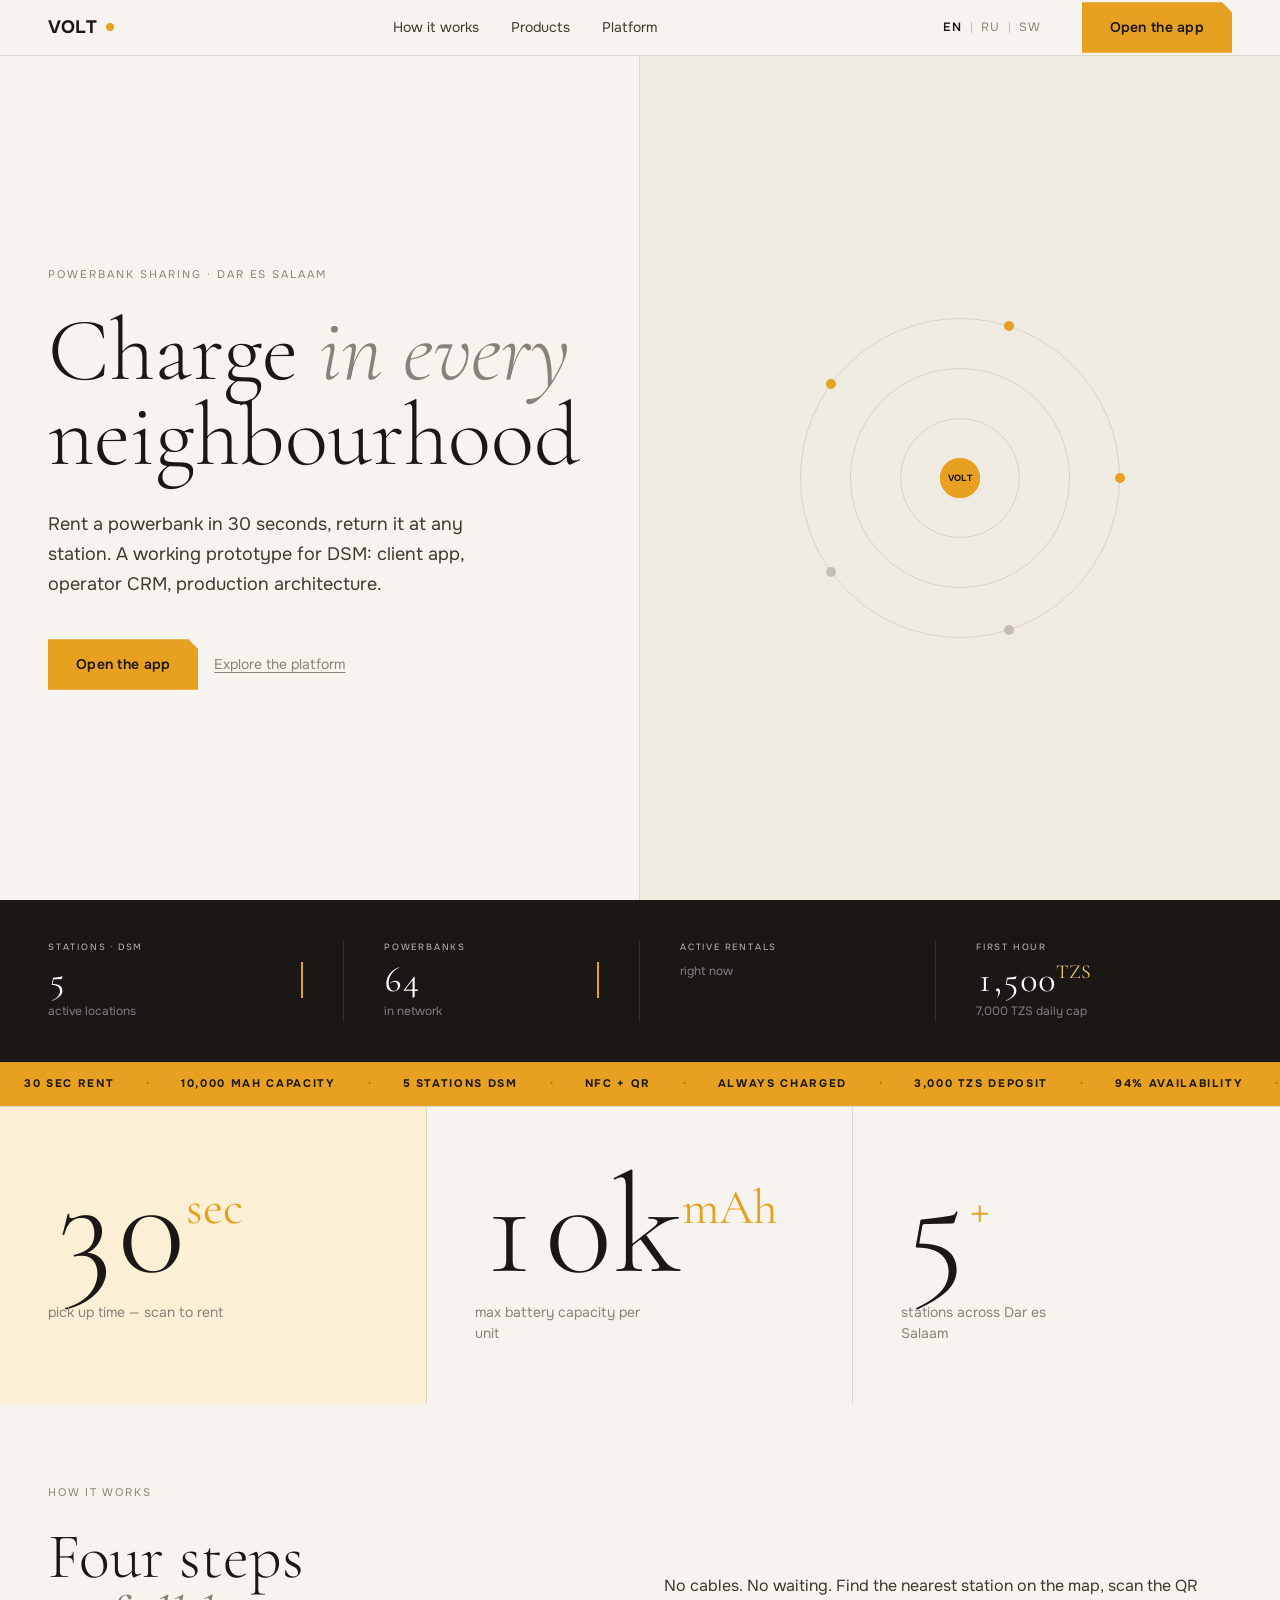
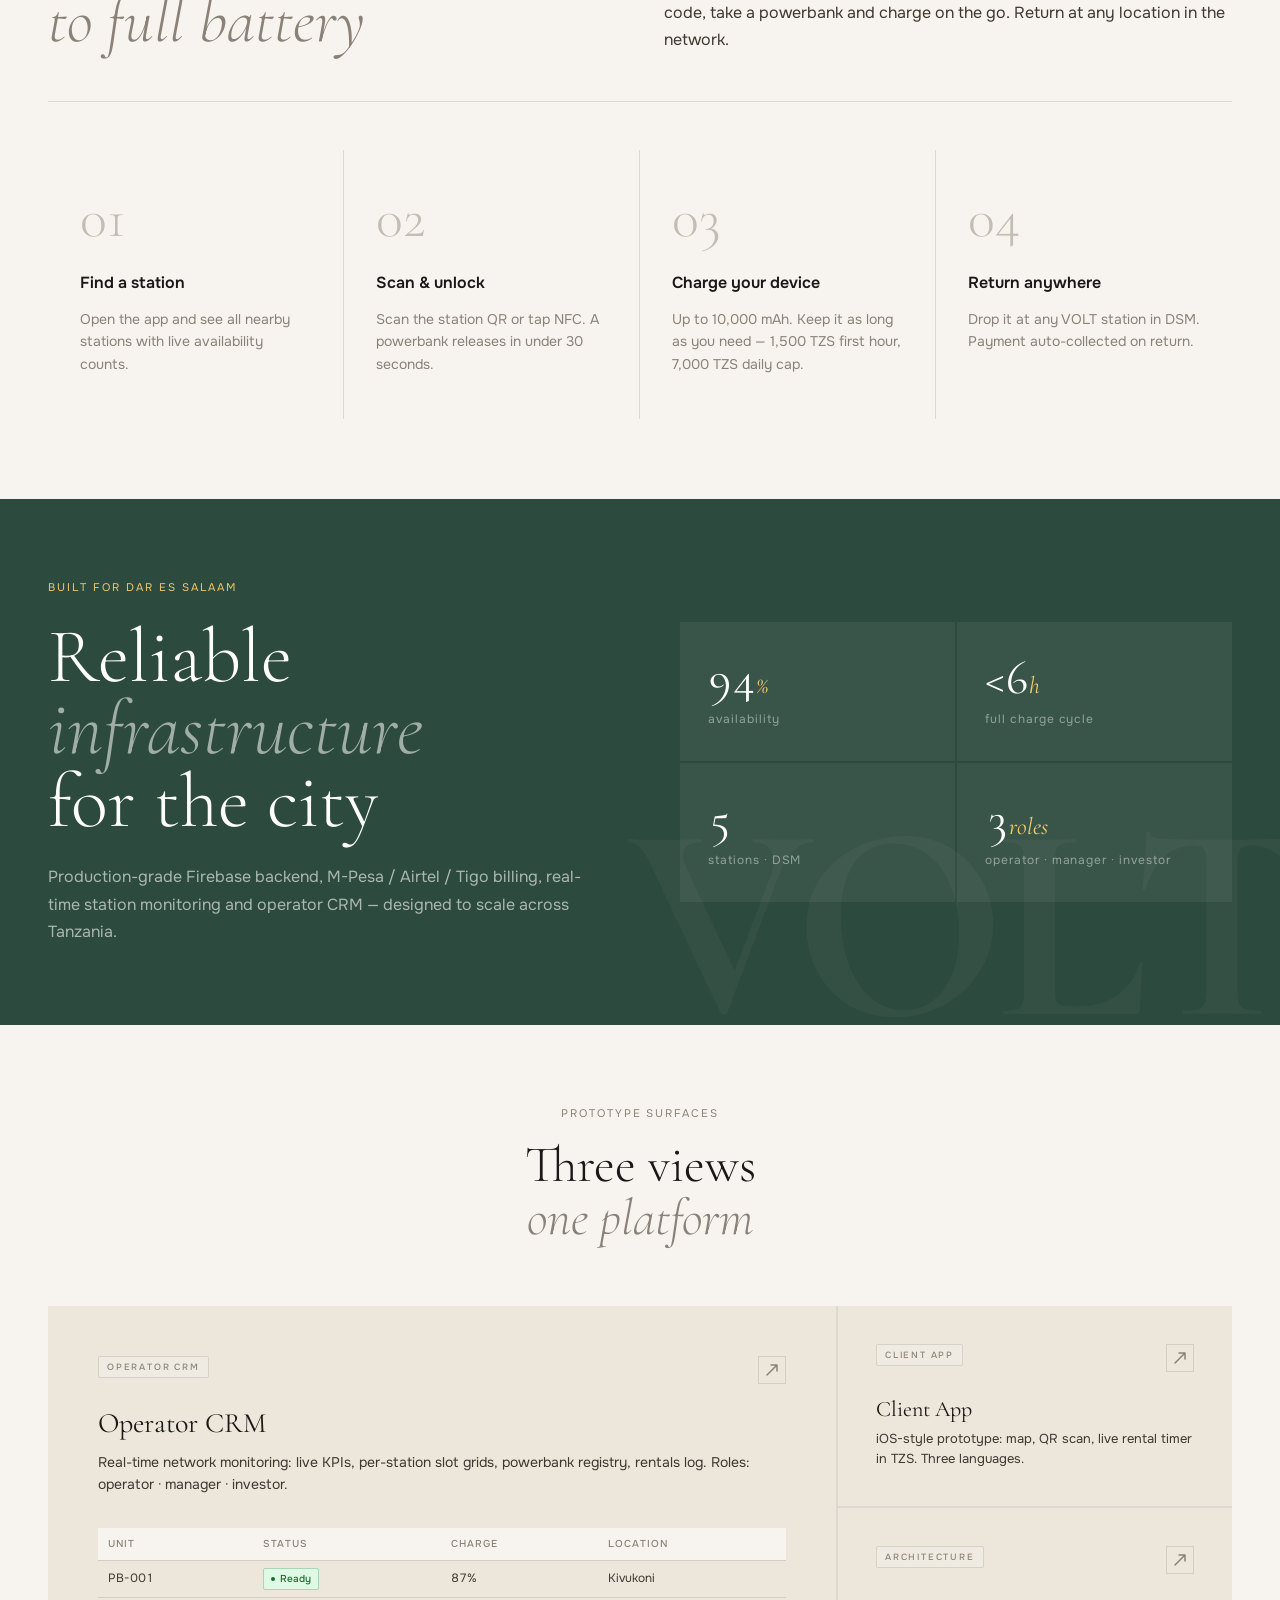
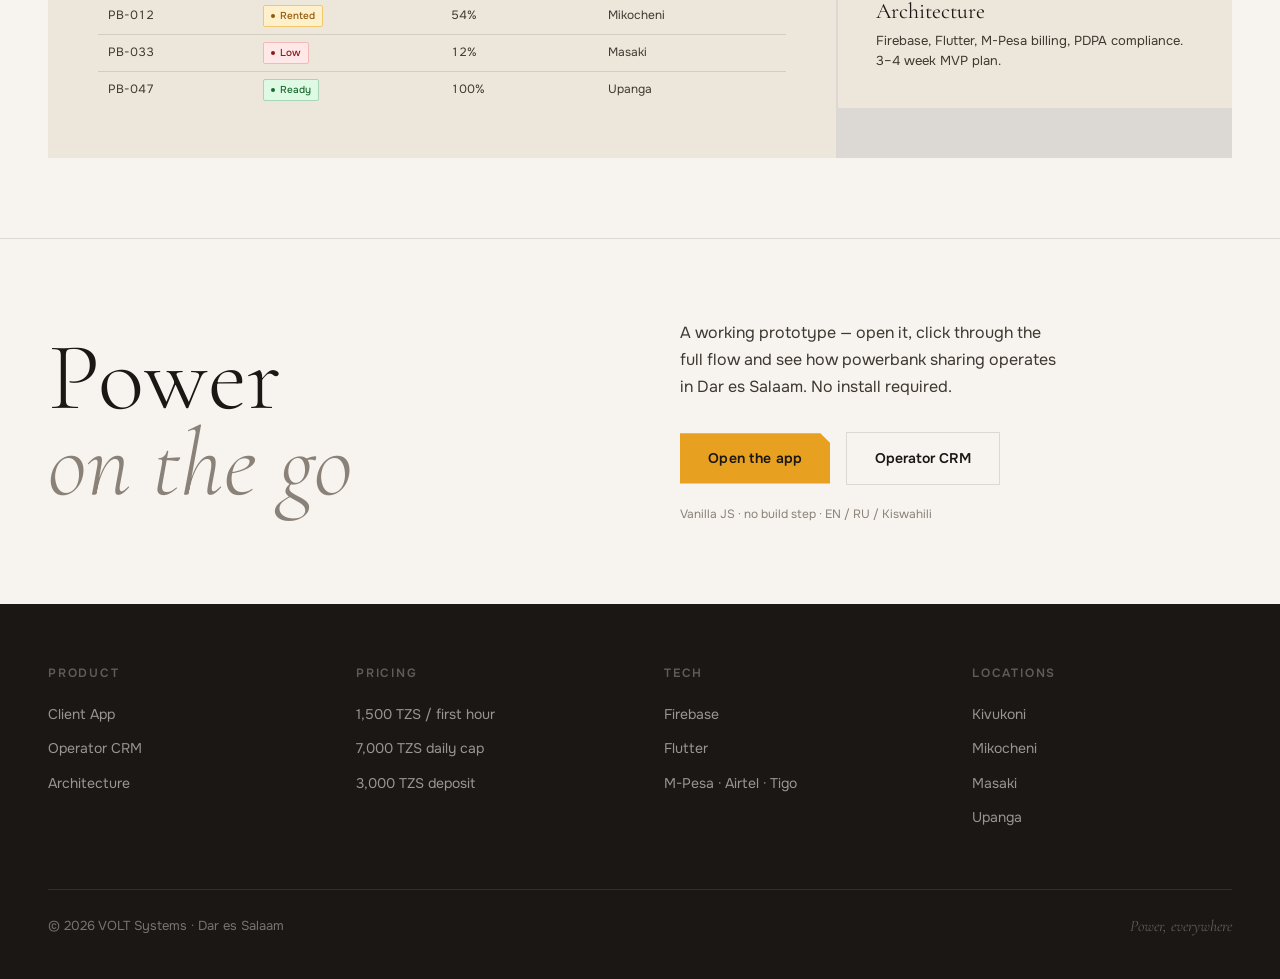
==== index.html @ 8ef713ff "VOLT — powerbank sharing platform for Tanzania Client app (EN/SW/RU) · Operator CRM with live simula" ====
<!DOCTYPE html>
<html lang="en">
<head>
<meta charset="UTF-8">
<meta name="viewport" content="width=device-width, initial-scale=1.0">
<title>VOLT · Powerbank Sharing — Dar es Salaam</title>
<link rel="preconnect" href="https://fonts.googleapis.com">
<link rel="preconnect" href="https://fonts.gstatic.com" crossorigin>
<link href="https://fonts.googleapis.com/css2?family=Cormorant+Garamond:ital,wght@0,300;0,400;0,600;0,700;1,300;1,400;1,600;1,700&family=Onest:wght@300;400;500;600;700&display=swap" rel="stylesheet">
<link rel="icon" href="data:image/svg+xml,<svg xmlns='http://www.w3.org/2000/svg' viewBox='0 0 24 24'><path d='M13 2 4 14h6l-1 8 9-12h-6l1-8z' fill='%23E8A020'/></svg>">
<style>
/* ============================================================
   VOLT EDITORIAL AMBER — DESIGN TOKENS
   ============================================================ */
:root {
  /* Backgrounds */
  --c-bg:          #F7F4EF;
  --c-bg-warm:     #F0EBE2;
  --c-bg-paper:    #EDE7DB;
  --c-surface:     #FFFFFF;

  /* Ink */
  --c-ink:         #1A1714;
  --c-ink-mid:     #3D3830;
  --c-ink-muted:   #8A8278;
  --c-ink-ghost:   #C4BDB3;

  /* Volt Amber */
  --c-volt:        #E8A020;
  --c-volt-hot:    #F5B830;
  --c-volt-dim:    #F2C96A;
  --c-volt-pale:   #FBF0D5;

  /* Color Zones */
  --c-zone-ink:    #1A1714;
  --c-zone-forest: #2D4A3E;
  --c-zone-volt:   #E8A020;

  /* Hairlines */
  --hairline:      rgba(26, 23, 20, 0.12);
  --hairline-dark: rgba(255, 255, 255, 0.15);

  /* Badges */
  --badge-ok-bg:   #DFFAE4; --badge-ok-text:   #1A6B2E; --badge-ok-border:   #A8D5B5;
  --badge-warn-bg: #FFF0CC; --badge-warn-text: #92580A; --badge-warn-border: #F2C96A;
  --badge-err-bg:  #FFE8E8; --badge-err-text:  #8B1A1A; --badge-err-border:  #F5B8B8;

  /* Spacing (8pt grid) */
  --sp-1: 4px; --sp-2: 8px; --sp-3: 12px; --sp-4: 16px;
  --sp-5: 20px; --sp-6: 24px; --sp-8: 32px; --sp-12: 48px;

  /* Typography */
  --font-display: 'Cormorant Garamond', Georgia, serif;
  --font-body:    'Onest', system-ui, sans-serif;

  /* Radius: редакционный минимум */
  --r-none: 0px;
  --r-sm:   2px;
  --r-btn:  0px;
}

/* ============================================================
   GLOBAL RESET & BASE
   ============================================================ */
*, *::before, *::after { box-sizing: border-box; margin: 0; padding: 0; }
html { scroll-behavior: smooth; }
body {
  background: var(--c-bg);
  color: var(--c-ink);
  font-family: var(--font-body);
  font-size: 15px;
  line-height: 1.6;
  -webkit-font-smoothing: antialiased;
  overflow-x: hidden;
}
.num { font-variant-numeric: tabular-nums; font-feature-settings: 'tnum'; }
hr.divider { border: none; border-top: 1px solid var(--hairline); }
a { text-decoration: none; color: inherit; }

/* ============================================================
   BUTTONS
   ============================================================ */
.btn-primary {
  display: inline-flex;
  align-items: center;
  gap: var(--sp-2);
  padding: 14px 28px;
  background: var(--c-volt);
  color: var(--c-ink);
  font-family: var(--font-body);
  font-weight: 600;
  font-size: 14px;
  letter-spacing: 0.02em;
  clip-path: polygon(0 0, calc(100% - 10px) 0, 100% 10px, 100% 100%, 0 100%);
  border: none;
  cursor: pointer;
  transition: background 0.2s ease;
  position: relative;
}
.btn-primary:hover { background: var(--c-volt-hot); }

.btn-ghost {
  display: inline-flex;
  align-items: center;
  gap: var(--sp-2);
  padding: 14px 28px;
  background: transparent;
  color: var(--c-ink);
  font-family: var(--font-body);
  font-weight: 600;
  font-size: 14px;
  border: 1px solid var(--hairline);
  cursor: pointer;
  transition: border-color 0.2s ease;
}
.btn-ghost:hover { border-color: var(--c-volt); }

/* volt accent line on hover */
.volt-hover-line { position: relative; }
.volt-hover-line::after {
  content: '';
  position: absolute;
  bottom: 0; left: 0;
  height: 2px; width: 0;
  background: var(--c-volt);
  transition: width 0.3s ease;
}
.volt-hover-line:hover::after { width: 100%; }

/* ============================================================
   SECTION 1 — NAV (56px sticky)
   ============================================================ */
.nav {
  position: sticky;
  top: 0;
  z-index: 100;
  background: var(--c-bg);
  border-bottom: 1px solid var(--hairline);
  height: 56px;
  display: flex;
  align-items: center;
  justify-content: space-between;
  padding: 0 80px;
}
.nav-logo {
  display: flex;
  align-items: center;
  gap: var(--sp-1);
  font-family: var(--font-body);
  font-weight: 700;
  font-size: 18px;
  color: var(--c-ink);
  letter-spacing: 0.04em;
}
.nav-logo-dot {
  width: 8px;
  height: 8px;
  border-radius: 50%;
  background: var(--c-volt);
  margin-left: 4px;
  flex-shrink: 0;
}
.nav-anchors {
  display: flex;
  gap: 32px;
  align-items: center;
}
.nav-anchors a {
  font-family: var(--font-body);
  font-size: 14px;
  font-weight: 400;
  color: var(--c-ink-mid);
  transition: color 0.15s;
}
.nav-anchors a:hover { color: var(--c-ink); }
.nav-right {
  display: flex;
  align-items: center;
  gap: var(--sp-8);
}
.lang-switcher {
  display: flex;
  gap: 0;
  align-items: center;
}
.lang-btn {
  font-family: var(--font-body);
  font-size: 12px;
  font-weight: 400;
  letter-spacing: 0.1em;
  color: var(--c-ink-muted);
  background: none;
  border: none;
  cursor: pointer;
  padding: 4px 8px;
  transition: color 0.15s;
}
.lang-btn:hover { color: var(--c-ink-mid); }
.lang-btn.active {
  font-weight: 600;
  color: var(--c-ink);
}
.lang-sep {
  color: var(--c-ink-ghost);
  font-size: 11px;
  user-select: none;
}

/* ============================================================
   SECTION 2 — HERO (100svh)
   ============================================================ */
.hero {
  display: grid;
  grid-template-columns: 1fr 1fr;
  min-height: calc(100svh - 56px);
  min-height: calc(100vh - 56px);
}
.hero-left {
  padding: 80px 48px 80px 80px;
  display: flex;
  flex-direction: column;
  justify-content: center;
  border-right: 1px solid var(--hairline);
}
.eyebrow {
  font-family: var(--font-body);
  font-size: 11px;
  font-weight: 400;
  letter-spacing: 0.18em;
  text-transform: uppercase;
  color: var(--c-ink-muted);
  margin-bottom: 24px;
}
.hero-h1 {
  font-family: var(--font-display);
  font-size: clamp(56px, 7vw, 96px);
  line-height: 0.95;
  font-weight: 300;
  color: var(--c-ink);
}
.hero-h1 em {
  font-style: italic;
  color: var(--c-ink-muted);
}
.hero-body {
  font-family: var(--font-body);
  font-size: 18px;
  font-weight: 400;
  line-height: 1.65;
  color: var(--c-ink-mid);
  max-width: 440px;
  margin-top: 32px;
}
.hero-cta {
  display: flex;
  gap: 16px;
  align-items: center;
  margin-top: 40px;
  flex-wrap: wrap;
}
.hero-ghost-link {
  font-family: var(--font-body);
  font-size: 14px;
  font-weight: 400;
  color: var(--c-ink-muted);
  text-decoration: underline;
  text-underline-offset: 3px;
  transition: color 0.15s;
}
.hero-ghost-link:hover { color: var(--c-ink); }

/* Hero right: orbital diagram */
.hero-right {
  position: relative;
  overflow: hidden;
  display: flex;
  align-items: center;
  justify-content: center;
  background: var(--c-bg-warm);
}
.orbit-container {
  position: relative;
  width: 340px;
  height: 340px;
}
.orbit-ring {
  position: absolute;
  border: 1px solid var(--hairline);
  border-radius: 50%;
  top: 50%;
  left: 50%;
  transform: translate(-50%, -50%);
}
.orbit-ring-inner  { width: 120px; height: 120px; }
.orbit-ring-mid    { width: 220px; height: 220px; }
.orbit-ring-outer  { width: 320px; height: 320px; }
.orbit-center {
  position: absolute;
  width: 40px;
  height: 40px;
  border-radius: 50%;
  background: var(--c-volt);
  top: 50%;
  left: 50%;
  transform: translate(-50%, -50%);
}
.orbit-center-label {
  position: absolute;
  top: 50%;
  left: 50%;
  transform: translate(-50%, -50%);
  font-family: var(--font-body);
  font-size: 9px;
  font-weight: 700;
  color: var(--c-ink);
  letter-spacing: 0.05em;
  pointer-events: none;
}
/* Pulse ring */
.pulse-ring {
  position: absolute;
  width: 40px;
  height: 40px;
  border-radius: 50%;
  border: 2px solid var(--c-volt);
  top: 50%;
  left: 50%;
  transform: translate(-50%, -50%);
  animation: pulse 2.5s ease-out infinite;
  pointer-events: none;
}
@keyframes pulse {
  0%   { transform: translate(-50%, -50%) scale(1);   opacity: 0.7; }
  100% { transform: translate(-50%, -50%) scale(3.5); opacity: 0; }
}
/* Station dots on outer orbit */
.orbit-dot {
  position: absolute;
  width: 10px;
  height: 10px;
  border-radius: 50%;
  top: 50%;
  left: 50%;
}
.orbit-dot-active { background: var(--c-volt); }
.orbit-dot-off    { background: var(--c-ink-ghost); }

/* ============================================================
   SECTION 3 — STATS BAR (ink zone)
   ============================================================ */
.stats-bar {
  background: var(--c-zone-ink);
  padding: 40px 80px;
  display: grid;
  grid-template-columns: repeat(4, 1fr);
}
.stats-col {
  padding-right: 40px;
  border-right: 1px solid rgba(255, 255, 255, 0.1);
}
.stats-col:last-child {
  border-right: none;
  padding-left: 40px;
  padding-right: 0;
}
.stats-col:nth-child(2),
.stats-col:nth-child(3) {
  padding-left: 40px;
}
.stats-label {
  font-family: var(--font-body);
  font-size: 9px;
  font-weight: 400;
  letter-spacing: 0.2em;
  text-transform: uppercase;
  color: var(--c-ink-ghost);
  margin-bottom: 8px;
}
.stats-value {
  font-family: var(--font-display);
  font-size: 36px;
  font-weight: 400;
  color: #FFFFFF;
  font-variant-numeric: tabular-nums;
  line-height: 1;
}
.stats-value sup {
  font-size: 0.55em;
  color: var(--c-volt-dim);
  vertical-align: super;
  font-weight: 400;
}
.stats-sub {
  font-family: var(--font-body);
  font-size: 12px;
  color: rgba(255, 255, 255, 0.45);
  margin-top: 4px;
}

/* ============================================================
   SECTION 4 — TICKER (volt zone)
   ============================================================ */
.ticker-zone {
  background: var(--c-zone-volt);
  overflow: hidden;
  height: 44px;
  display: flex;
  align-items: center;
  border-top: 1px solid rgba(26, 23, 20, 0.08);
}
.ticker-track {
  display: flex;
  white-space: nowrap;
  animation: ticker 30s linear infinite;
}
.ticker-track:hover { animation-play-state: paused; }
@keyframes ticker {
  from { transform: translateX(0); }
  to   { transform: translateX(-50%); }
}
.ticker-item {
  font-family: var(--font-body);
  font-size: 11px;
  font-weight: 700;
  letter-spacing: 0.15em;
  text-transform: uppercase;
  color: var(--c-ink);
  padding: 0 24px;
  white-space: nowrap;
  flex-shrink: 0;
}
.ticker-sep {
  color: rgba(26, 23, 20, 0.4);
  padding: 0 8px;
  flex-shrink: 0;
  font-size: 11px;
  font-weight: 700;
}

/* ============================================================
   SECTION 5 — NUMBER BREAK (3 col editorial)
   ============================================================ */
.number-break {
  display: grid;
  grid-template-columns: repeat(3, 1fr);
  border-top: 1px solid var(--hairline);
}
.nb-cell {
  padding: 60px 48px;
  border-right: 1px solid var(--hairline);
}
.nb-cell:last-child { border-right: none; }
.nb-cell:first-child { background: var(--c-volt-pale); }
.nb-number {
  font-family: var(--font-display);
  font-size: clamp(80px, 12vw, 140px);
  line-height: 0.85;
  font-weight: 300;
  color: var(--c-ink);
  font-variant-numeric: tabular-nums;
}
.nb-number sup {
  font-size: 0.35em;
  color: var(--c-volt);
  vertical-align: super;
  font-weight: 400;
  font-style: normal;
}
.nb-caption {
  font-family: var(--font-body);
  font-size: 14px;
  font-weight: 400;
  color: var(--c-ink-muted);
  margin-top: 16px;
  max-width: 180px;
  line-height: 1.5;
}

/* ============================================================
   SECTION 6 — HOW IT WORKS
   ============================================================ */
.how-section {
  padding: 100px 80px;
}
.how-header {
  display: grid;
  grid-template-columns: 1fr 1fr;
  gap: 48px;
  border-bottom: 1px solid var(--hairline);
  padding-bottom: 48px;
  align-items: end;
}
.section-h2 {
  font-family: var(--font-display);
  font-size: clamp(40px, 5vw, 64px);
  font-weight: 300;
  line-height: 1.0;
  color: var(--c-ink);
}
.section-h2 em { font-style: italic; color: var(--c-ink-muted); }
.how-body-text {
  font-family: var(--font-body);
  font-size: 16px;
  font-weight: 400;
  color: var(--c-ink-mid);
  line-height: 1.7;
}
.steps-grid {
  margin-top: 48px;
  display: grid;
  grid-template-columns: repeat(4, 1fr);
  gap: 0;
}
.step {
  padding: 40px 32px;
  border-right: 1px solid var(--hairline);
  cursor: default;
  transition: background 0.2s ease;
}
.step:last-child { border-right: none; }
.step.volt-hover-line { padding-bottom: 44px; }
.step:hover { background: var(--c-bg-warm); }
.step-number {
  font-family: var(--font-display);
  font-size: 56px;
  font-weight: 300;
  color: var(--c-ink-ghost);
  display: block;
  margin-bottom: 24px;
  line-height: 1;
}
.step-title {
  font-family: var(--font-body);
  font-size: 16px;
  font-weight: 600;
  color: var(--c-ink);
  margin-bottom: 12px;
}
.step-body {
  font-family: var(--font-body);
  font-size: 14px;
  font-weight: 400;
  color: var(--c-ink-muted);
  line-height: 1.6;
}

/* ============================================================
   SECTION 7 — TRUST ZONE (forest)
   ============================================================ */
.trust-section {
  background: var(--c-zone-forest);
  padding: 100px 80px;
  display: grid;
  grid-template-columns: 1fr 1fr;
  gap: 80px;
  align-items: center;
  position: relative;
  overflow: hidden;
}
.trust-eyebrow {
  font-family: var(--font-body);
  font-size: 11px;
  font-weight: 400;
  letter-spacing: 0.18em;
  text-transform: uppercase;
  color: var(--c-volt-dim);
  margin-bottom: 24px;
}
.trust-h2 {
  font-family: var(--font-display);
  font-size: clamp(48px, 6vw, 80px);
  font-weight: 300;
  line-height: 0.95;
  color: #FFFFFF;
}
.trust-h2 em {
  font-style: italic;
  color: rgba(255, 255, 255, 0.55);
}
.trust-body {
  font-family: var(--font-body);
  font-size: 16px;
  font-weight: 400;
  color: rgba(255, 255, 255, 0.6);
  margin-top: 24px;
  line-height: 1.7;
}
.trust-watermark {
  position: absolute;
  font-family: var(--font-display);
  font-size: 280px;
  font-weight: 700;
  color: rgba(255, 255, 255, 0.03);
  bottom: -40px;
  right: -20px;
  pointer-events: none;
  user-select: none;
  line-height: 1;
  letter-spacing: -0.04em;
}
.trust-metrics {
  display: grid;
  grid-template-columns: 1fr 1fr;
  gap: 2px;
  position: relative;
  z-index: 1;
}
.trust-metric {
  background: rgba(255, 255, 255, 0.06);
  padding: 32px 28px;
}
.trust-metric-value {
  font-family: var(--font-display);
  font-size: 48px;
  font-weight: 400;
  color: #FFFFFF;
  font-variant-numeric: tabular-nums;
  line-height: 1;
}
.trust-metric-unit {
  font-family: var(--font-display);
  font-style: italic;
  font-size: 24px;
  font-weight: 400;
  color: var(--c-volt-dim);
}
.trust-metric-label {
  font-family: var(--font-body);
  font-size: 12px;
  font-weight: 400;
  color: rgba(255, 255, 255, 0.45);
  margin-top: 8px;
  letter-spacing: 0.08em;
}

/* ============================================================
   SECTION 8 — PRODUCT SURFACES (hub cards)
   ============================================================ */
.surfaces-section {
  padding: 100px 80px;
}
.surfaces-header {
  text-align: center;
  max-width: 600px;
  margin: 0 auto 60px;
}
.surfaces-eyebrow {
  font-family: var(--font-body);
  font-size: 11px;
  font-weight: 400;
  letter-spacing: 0.18em;
  text-transform: uppercase;
  color: var(--c-ink-muted);
  margin-bottom: 16px;
}
.surfaces-h2 {
  font-family: var(--font-display);
  font-size: clamp(36px, 4vw, 56px);
  font-weight: 300;
  line-height: 1.05;
  color: var(--c-ink);
}
.surfaces-h2 em { font-style: italic; color: var(--c-ink-muted); }

/* Card grid: 2fr / 1fr */
.surfaces-grid {
  display: grid;
  grid-template-columns: 2fr 1fr;
  gap: 2px;
  background: var(--hairline);
}
.surf-card {
  background: var(--c-bg-paper);
  text-decoration: none;
  color: inherit;
  display: flex;
  flex-direction: column;
  padding: 48px;
  position: relative;
  overflow: hidden;
  transition: background 0.2s ease;
  border: 2px solid transparent;
  transition: border-color 0.2s ease, background 0.2s ease;
}
.surf-card:hover { border-color: var(--c-volt); background: var(--c-bg-warm); }
.surf-card-sm-col {
  display: flex;
  flex-direction: column;
  gap: 2px;
}
.surf-card-sm {
  background: var(--c-bg-paper);
  text-decoration: none;
  color: inherit;
  display: flex;
  flex-direction: column;
  padding: 36px;
  min-height: 200px;
  position: relative;
  border: 2px solid transparent;
  transition: border-color 0.2s ease, background 0.2s ease;
}
.surf-card-sm:hover { border-color: var(--c-volt); background: var(--c-bg-warm); }

/* Crosshair corners on big card */
.surf-card::before,
.surf-card::after {
  content: '';
  position: absolute;
  width: 12px; height: 12px;
  border-color: var(--c-volt);
  border-style: solid;
  opacity: 0;
  transition: opacity 0.2s ease;
}
.surf-card::before {
  top: 8px; left: 8px;
  border-width: 2px 0 0 2px;
}
.surf-card::after {
  bottom: 8px; right: 8px;
  border-width: 0 2px 2px 0;
}
.surf-card:hover::before,
.surf-card:hover::after { opacity: 1; }

/* card header row */
.surf-card-head {
  display: flex;
  align-items: flex-start;
  justify-content: space-between;
  margin-bottom: 24px;
}
.surf-tag {
  font-family: var(--font-body);
  font-size: 9px;
  font-weight: 500;
  letter-spacing: 0.2em;
  text-transform: uppercase;
  color: var(--c-ink-muted);
  background: var(--c-bg-warm);
  border: 1px solid var(--hairline);
  border-radius: 2px;
  padding: 3px 8px;
}
.surf-arrow {
  width: 28px; height: 28px;
  display: flex; align-items: center; justify-content: center;
  border: 1px solid var(--hairline);
  color: var(--c-ink-muted);
  transition: transform 0.3s ease, border-color 0.2s ease, color 0.2s ease;
  flex-shrink: 0;
}
.surf-card:hover .surf-arrow,
.surf-card-sm:hover .surf-arrow {
  transform: rotate(45deg);
  border-color: var(--c-volt);
  color: var(--c-ink);
}
.surf-card-title {
  font-family: var(--font-display);
  font-size: 28px;
  font-weight: 400;
  color: var(--c-ink);
  margin-bottom: 12px;
  line-height: 1.1;
}
.surf-card-desc {
  font-family: var(--font-body);
  font-size: 14px;
  font-weight: 400;
  color: var(--c-ink-mid);
  line-height: 1.6;
  margin-bottom: 32px;
}

/* Mini table inside CRM card */
.surf-mini-table {
  width: 100%;
  border-collapse: collapse;
  margin-top: auto;
}
.surf-mini-table th {
  font-family: var(--font-body);
  font-size: 10px;
  font-weight: 500;
  letter-spacing: 0.1em;
  text-transform: uppercase;
  color: var(--c-ink-muted);
  padding: 8px 10px;
  text-align: left;
  border-bottom: 1px solid var(--hairline);
  background: var(--c-bg);
}
.surf-mini-table td {
  font-family: var(--font-body);
  font-size: 12px;
  color: var(--c-ink-mid);
  padding: 7px 10px;
  border-bottom: 1px solid var(--hairline);
  font-variant-numeric: tabular-nums;
}
.surf-mini-table tr:last-child td { border-bottom: none; }
.badge {
  display: inline-flex;
  align-items: center;
  gap: 5px;
  padding: 2px 7px;
  border-radius: 2px;
  font-family: var(--font-body);
  font-size: 10px;
  font-weight: 500;
  border: 1px solid;
}
.badge::before {
  content: '';
  width: 4px; height: 4px;
  border-radius: 50%;
  flex-shrink: 0;
}
.badge-ok   { background: var(--badge-ok-bg);   color: var(--badge-ok-text);   border-color: var(--badge-ok-border); }
.badge-ok::before   { background: var(--badge-ok-text); }
.badge-warn { background: var(--badge-warn-bg); color: var(--badge-warn-text); border-color: var(--badge-warn-border); }
.badge-warn::before { background: var(--badge-warn-text); }
.badge-err  { background: var(--badge-err-bg);  color: var(--badge-err-text);  border-color: var(--badge-err-border); }
.badge-err::before  { background: var(--badge-err-text); }

/* small card content */
.surf-card-sm-title {
  font-family: var(--font-display);
  font-size: 22px;
  font-weight: 400;
  color: var(--c-ink);
  margin-bottom: 8px;
  line-height: 1.1;
  margin-top: auto;
}
.surf-card-sm-desc {
  font-family: var(--font-body);
  font-size: 13px;
  font-weight: 400;
  color: var(--c-ink-mid);
  line-height: 1.5;
}

/* ============================================================
   SECTION 9 — GIANT CTA
   ============================================================ */
.cta-section {
  padding: 120px 80px;
  display: grid;
  grid-template-columns: 1fr 1fr;
  gap: 80px;
  align-items: center;
  border-top: 1px solid var(--hairline);
}
.cta-h2 {
  font-family: var(--font-display);
  font-size: clamp(48px, 8vw, 96px);
  font-weight: 300;
  line-height: 0.9;
  color: var(--c-ink);
}
.cta-h2 em {
  font-style: italic;
  color: var(--c-ink-muted);
  display: block;
}
.cta-body {
  font-family: var(--font-body);
  font-size: 16px;
  font-weight: 400;
  color: var(--c-ink-mid);
  max-width: 380px;
  line-height: 1.7;
  margin-bottom: 32px;
}
.cta-buttons {
  display: flex;
  gap: 16px;
  flex-wrap: wrap;
  align-items: center;
}
.cta-footnote {
  font-family: var(--font-body);
  font-size: 12px;
  font-weight: 400;
  color: var(--c-ink-muted);
  margin-top: 20px;
}

/* ============================================================
   SECTION 10 — FOOTER (ink zone)
   ============================================================ */
.footer {
  background: var(--c-zone-ink);
  padding: 60px 80px 40px;
}
.footer-cols {
  display: grid;
  grid-template-columns: repeat(4, 1fr);
  gap: 48px;
  margin-bottom: 48px;
}
.footer-col-head {
  font-family: var(--font-body);
  font-size: 12px;
  font-weight: 600;
  letter-spacing: 0.15em;
  text-transform: uppercase;
  color: rgba(255, 255, 255, 0.3);
  margin-bottom: 20px;
}
.footer-link {
  display: block;
  font-family: var(--font-body);
  font-size: 14px;
  font-weight: 400;
  color: rgba(255, 255, 255, 0.55);
  margin-bottom: 12px;
  transition: color 0.15s;
  text-decoration: none;
}
.footer-link:hover { color: rgba(255, 255, 255, 0.9); }
.footer-bottom {
  border-top: 1px solid rgba(255, 255, 255, 0.1);
  padding-top: 24px;
  display: flex;
  justify-content: space-between;
  align-items: center;
  flex-wrap: wrap;
  gap: 16px;
}
.footer-copy {
  font-family: var(--font-body);
  font-size: 13px;
  font-weight: 400;
  color: rgba(255, 255, 255, 0.4);
}
.footer-tagline {
  font-family: var(--font-display);
  font-style: italic;
  font-size: 16px;
  font-weight: 400;
  color: rgba(255, 255, 255, 0.3);
}

/* ============================================================
   RESPONSIVE
   ============================================================ */
@media (max-width: 1280px) {
  .nav { padding: 0 48px; }
  .hero-left { padding: 60px 40px 60px 48px; }
  .stats-bar { padding: 40px 48px; }
  .how-section, .surfaces-section { padding: 80px 48px; }
  .trust-section { padding: 80px 48px; }
  .cta-section { padding: 80px 48px; }
  .footer { padding: 60px 48px 40px; }
}

@media (max-width: 1024px) {
  .nav { padding: 0 32px; }
  .nav-anchors { display: none; }
  .hero { grid-template-columns: 1fr; min-height: auto; }
  .hero-left { padding: 64px 32px; border-right: none; border-bottom: 1px solid var(--hairline); }
  .hero-right { height: 300px; }
  .stats-bar { grid-template-columns: repeat(2, 1fr); padding: 32px; gap: 0; }
  .stats-col:nth-child(2) { border-right: none; }
  .stats-col:nth-child(3) { border-right: 1px solid rgba(255,255,255,0.1); padding-left: 0; }
  .steps-grid { grid-template-columns: repeat(2, 1fr); }
  .step:nth-child(2) { border-right: none; }
  .trust-section { grid-template-columns: 1fr; gap: 48px; padding: 64px 32px; }
  .surfaces-grid { grid-template-columns: 1fr; }
  .surf-card-sm-col { flex-direction: row; }
  .cta-section { grid-template-columns: 1fr; gap: 40px; padding: 64px 32px; }
  .footer-cols { grid-template-columns: repeat(2, 1fr); }
  .how-section { padding: 64px 32px; }
  .how-header { grid-template-columns: 1fr; }
  .surfaces-section { padding: 64px 32px; }
}

@media (max-width: 768px) {
  .nav { padding: 0 20px; height: 52px; }
  .hero-left { padding: 48px 20px; }
  .hero-body { font-size: 16px; }
  .stats-bar { grid-template-columns: repeat(2, 1fr); padding: 24px 20px; }
  .stats-col { padding: 12px; }
  .stats-col:nth-child(2), .stats-col:nth-child(3) { padding-left: 12px; }
  .number-break { grid-template-columns: 1fr; }
  .nb-cell { border-right: none; border-bottom: 1px solid var(--hairline); padding: 40px 20px; }
  .nb-cell:last-child { border-bottom: none; }
  .steps-grid { grid-template-columns: 1fr; }
  .step { border-right: none; border-bottom: 1px solid var(--hairline); }
  .step:last-child { border-bottom: none; }
  .trust-section { padding: 48px 20px; }
  .trust-metrics { grid-template-columns: 1fr; }
  .surfaces-section { padding: 48px 20px; }
  .surf-card { padding: 28px 20px; }
  .surf-card-sm { padding: 24px 20px; }
  .surf-card-sm-col { flex-direction: column; }
  .how-section { padding: 48px 20px; }
  .footer { padding: 40px 20px 32px; }
  .footer-cols { grid-template-columns: 1fr 1fr; gap: 32px; }
  .cta-section { padding: 48px 20px; }
}

@media (max-width: 320px) {
  .hero-h1 { font-size: 42px; }
  .cta-buttons { flex-direction: column; align-items: flex-start; }
  .footer-cols { grid-template-columns: 1fr; }
  .stats-bar { grid-template-columns: 1fr; }
  .stats-col { border-right: none !important; border-bottom: 1px solid rgba(255,255,255,0.1); }
}

/* ============================================================
   REDUCED MOTION
   ============================================================ */
@media (prefers-reduced-motion: reduce) {
  *, *::before, *::after {
    animation-duration: 0.01ms !important;
    transition-duration: 0.01ms !important;
  }
}
</style>
</head>
<body>

<!-- ============================================================
     NAV
     ============================================================ -->
<nav class="nav" role="navigation" aria-label="Main navigation">
  <div class="nav-logo" aria-label="VOLT">
    <span>VOLT</span>
    <span class="nav-logo-dot" aria-hidden="true"></span>
  </div>
  <nav class="nav-anchors" aria-label="Page sections">
    <a href="#how" data-i18n="navHow">How it works</a>
    <a href="#surfaces" data-i18n="navSurfaces">Products</a>
    <a href="#trust" data-i18n="navTrust">Platform</a>
  </nav>
  <div class="nav-right">
    <div class="lang-switcher" role="group" aria-label="Language">
      <button class="lang-btn" data-setlang="en" aria-label="English">EN</button>
      <span class="lang-sep" aria-hidden="true">|</span>
      <button class="lang-btn" data-setlang="ru" aria-label="Russian">RU</button>
      <span class="lang-sep" aria-hidden="true">|</span>
      <button class="lang-btn" data-setlang="sw" aria-label="Swahili">SW</button>
    </div>
    <a href="app-mobile/index.html" class="btn-primary" data-i18n="navCta">Open the app</a>
  </div>
</nav>

<!-- ============================================================
     HERO
     ============================================================ -->
<section class="hero" aria-label="Hero">
  <div class="hero-left">
    <p class="eyebrow" data-i18n="heroEyebrow">Powerbank sharing · Dar es Salaam</p>
    <h1 class="hero-h1">
      <span data-i18n="h1line1">Charge</span>
      <em data-i18n="h1em"> in every</em><br>
      <span data-i18n="h1line2">neighbourhood</span>
    </h1>
    <p class="hero-body" data-i18n="heroBody">
      Rent a powerbank in 30 seconds, return it at any station. A working prototype for DSM: client app, operator CRM, production architecture.
    </p>
    <div class="hero-cta">
      <a href="app-mobile/index.html" class="btn-primary" data-i18n="heroCta">Open the app</a>
      <a href="#surfaces" class="hero-ghost-link" data-i18n="heroGhost">Explore the platform</a>
    </div>
  </div>
  <div class="hero-right" aria-hidden="true">
    <div class="orbit-container">
      <div class="orbit-ring orbit-ring-outer"></div>
      <div class="orbit-ring orbit-ring-mid"></div>
      <div class="orbit-ring orbit-ring-inner"></div>
      <div class="orbit-center"></div>
      <span class="orbit-center-label">VOLT</span>
      <div class="pulse-ring"></div>
      <!-- 5 station dots on outer orbit (r=160px, 72deg apart) -->
      <!-- dot 0: 0deg   → translate(160,0)   -->
      <div class="orbit-dot orbit-dot-active" style="transform:translate(calc(-50% + 160px), -50%);"></div>
      <!-- dot 1: 72deg  -->
      <div class="orbit-dot orbit-dot-active" style="transform:translate(calc(-50% + 49px), calc(-50% - 152px));"></div>
      <!-- dot 2: 144deg -->
      <div class="orbit-dot orbit-dot-active" style="transform:translate(calc(-50% - 129px), calc(-50% - 94px));"></div>
      <!-- dot 3: 216deg -->
      <div class="orbit-dot orbit-dot-off"    style="transform:translate(calc(-50% - 129px), calc(-50% + 94px));"></div>
      <!-- dot 4: 288deg -->
      <div class="orbit-dot orbit-dot-off"    style="transform:translate(calc(-50% + 49px), calc(-50% + 152px));"></div>
    </div>
  </div>
</section>

<!-- ============================================================
     STATS BAR
     ============================================================ -->
<section class="stats-bar" aria-label="Key metrics">
  <div class="stats-col">
    <div class="stats-label" data-i18n="st1label">Stations · DSM</div>
    <div class="stats-value num" id="sv-stations">5</div>
    <div class="stats-sub" data-i18n="st1sub">active locations</div>
  </div>
  <div class="stats-col">
    <div class="stats-label" data-i18n="st2label">Powerbanks</div>
    <div class="stats-value num" id="sv-banks">64</div>
    <div class="stats-sub" data-i18n="st2sub">in network</div>
  </div>
  <div class="stats-col">
    <div class="stats-label" data-i18n="st3label">Active rentals</div>
    <div class="stats-value num" id="sv-rentals">18</div>
    <div class="stats-sub" data-i18n="st3sub">right now</div>
  </div>
  <div class="stats-col">
    <div class="stats-label" data-i18n="st4label">First hour</div>
    <div class="stats-value num" id="sv-price">1,500<sup>TZS</sup></div>
    <div class="stats-sub" data-i18n="st4sub">7,000 TZS daily cap</div>
  </div>
</section>

<!-- ============================================================
     TICKER
     ============================================================ -->
<div class="ticker-zone" aria-hidden="true">
  <div class="ticker-track">
    <!-- duplicated for seamless loop -->
    <span class="ticker-item" data-i18n="tick1">30 sec rent</span><span class="ticker-sep">·</span>
    <span class="ticker-item" data-i18n="tick2">10,000 mAh capacity</span><span class="ticker-sep">·</span>
    <span class="ticker-item" data-i18n="tick3">5 stations DSM</span><span class="ticker-sep">·</span>
    <span class="ticker-item" data-i18n="tick4">NFC + QR</span><span class="ticker-sep">·</span>
    <span class="ticker-item" data-i18n="tick5">always charged</span><span class="ticker-sep">·</span>
    <span class="ticker-item" data-i18n="tick6">3,000 TZS deposit</span><span class="ticker-sep">·</span>
    <span class="ticker-item" data-i18n="tick7">94% availability</span><span class="ticker-sep">·</span>
    <!-- duplicate -->
    <span class="ticker-item" data-i18n="tick1">30 sec rent</span><span class="ticker-sep">·</span>
    <span class="ticker-item" data-i18n="tick2">10,000 mAh capacity</span><span class="ticker-sep">·</span>
    <span class="ticker-item" data-i18n="tick3">5 stations DSM</span><span class="ticker-sep">·</span>
    <span class="ticker-item" data-i18n="tick4">NFC + QR</span><span class="ticker-sep">·</span>
    <span class="ticker-item" data-i18n="tick5">always charged</span><span class="ticker-sep">·</span>
    <span class="ticker-item" data-i18n="tick6">3,000 TZS deposit</span><span class="ticker-sep">·</span>
    <span class="ticker-item" data-i18n="tick7">94% availability</span><span class="ticker-sep">·</span>
  </div>
</div>

<!-- ============================================================
     NUMBER BREAK
     ============================================================ -->
<section class="number-break" aria-label="Editorial numbers">
  <div class="nb-cell">
    <div class="nb-number num">30<sup>sec</sup></div>
    <p class="nb-caption" data-i18n="nb1caption">pick up time — scan to rent</p>
  </div>
  <div class="nb-cell">
    <div class="nb-number num">10k<sup>mAh</sup></div>
    <p class="nb-caption" data-i18n="nb2caption">max battery capacity per unit</p>
  </div>
  <div class="nb-cell">
    <div class="nb-number num">5<sup>+</sup></div>
    <p class="nb-caption" data-i18n="nb3caption">stations across Dar es Salaam</p>
  </div>
</section>

<!-- ============================================================
     HOW IT WORKS
     ============================================================ -->
<section class="how-section" id="how" aria-labelledby="how-heading">
  <div class="how-header">
    <div>
      <p class="eyebrow" data-i18n="howEyebrow">How it works</p>
      <h2 class="section-h2" id="how-heading">
        <span data-i18n="howH2a">Four steps</span><br>
        <em data-i18n="howH2em">to full battery</em>
      </h2>
    </div>
    <p class="how-body-text" data-i18n="howBody">
      No cables. No waiting. Find the nearest station on the map, scan the QR code, take a powerbank and charge on the go. Return at any location in the network.
    </p>
  </div>
  <div class="steps-grid">
    <div class="step volt-hover-line">
      <span class="step-number" aria-hidden="true">01</span>
      <div class="step-title" data-i18n="step1title">Find a station</div>
      <p class="step-body" data-i18n="step1body">Open the app and see all nearby stations with live availability counts.</p>
    </div>
    <div class="step volt-hover-line">
      <span class="step-number" aria-hidden="true">02</span>
      <div class="step-title" data-i18n="step2title">Scan & unlock</div>
      <p class="step-body" data-i18n="step2body">Scan the station QR or tap NFC. A powerbank releases in under 30 seconds.</p>
    </div>
    <div class="step volt-hover-line">
      <span class="step-number" aria-hidden="true">03</span>
      <div class="step-title" data-i18n="step3title">Charge your device</div>
      <p class="step-body" data-i18n="step3body">Up to 10,000 mAh. Keep it as long as you need — 1,500 TZS first hour, 7,000 TZS daily cap.</p>
    </div>
    <div class="step volt-hover-line">
      <span class="step-number" aria-hidden="true">04</span>
      <div class="step-title" data-i18n="step4title">Return anywhere</div>
      <p class="step-body" data-i18n="step4body">Drop it at any VOLT station in DSM. Payment auto-collected on return.</p>
    </div>
  </div>
</section>

<!-- ============================================================
     TRUST ZONE (forest)
     ============================================================ -->
<section class="trust-section" id="trust" aria-label="Platform reliability">
  <div class="trust-left">
    <p class="trust-eyebrow" data-i18n="trustEyebrow">Built for Dar es Salaam</p>
    <h2 class="trust-h2">
      <span data-i18n="trustH2a">Reliable</span><br>
      <em data-i18n="trustH2em">infrastructure</em><br>
      <span data-i18n="trustH2b">for the city</span>
    </h2>
    <p class="trust-body" data-i18n="trustBody">
      Production-grade Firebase backend, M-Pesa / Airtel / Tigo billing, real-time station monitoring and operator CRM — designed to scale across Tanzania.
    </p>
  </div>
  <div class="trust-metrics" aria-label="Platform metrics">
    <div class="trust-metric">
      <div class="trust-metric-value num">94<span class="trust-metric-unit">%</span></div>
      <div class="trust-metric-label" data-i18n="tm1">availability</div>
    </div>
    <div class="trust-metric">
      <div class="trust-metric-value num">&lt;6<span class="trust-metric-unit">h</span></div>
      <div class="trust-metric-label" data-i18n="tm2">full charge cycle</div>
    </div>
    <div class="trust-metric">
      <div class="trust-metric-value num">5</div>
      <div class="trust-metric-label" data-i18n="tm3">stations · DSM</div>
    </div>
    <div class="trust-metric">
      <div class="trust-metric-value num">3<span class="trust-metric-unit">roles</span></div>
      <div class="trust-metric-label" data-i18n="tm4">operator · manager · investor</div>
    </div>
  </div>
  <div class="trust-watermark" aria-hidden="true">VOLT</div>
</section>

<!-- ============================================================
     PRODUCT SURFACES (hub cards)
     ============================================================ -->
<section class="surfaces-section" id="surfaces" aria-labelledby="surfaces-heading">
  <div class="surfaces-header">
    <p class="surfaces-eyebrow" data-i18n="surfEyebrow">Prototype surfaces</p>
    <h2 class="surfaces-h2" id="surfaces-heading">
      <span data-i18n="surfH2a">Three views</span><br>
      <em data-i18n="surfH2em">one platform</em>
    </h2>
  </div>
  <div class="surfaces-grid" role="list">

    <!-- CRM — big card -->
    <a href="crm/index.html" class="surf-card" role="listitem" aria-label="Open Operator CRM">
      <div class="surf-card-head">
        <span class="surf-tag" data-i18n="surfTag1">Operator CRM</span>
        <span class="surf-arrow" aria-hidden="true">
          <svg width="14" height="14" viewBox="0 0 14 14" fill="none" stroke="currentColor" stroke-width="1.5">
            <path d="M2 12L12 2M12 2H6M12 2v6" stroke-linecap="round" stroke-linejoin="round"/>
          </svg>
        </span>
      </div>
      <div class="surf-card-title" data-i18n="surfCard1Title">Operator CRM</div>
      <p class="surf-card-desc" data-i18n="surfCard1Desc">Real-time network monitoring: live KPIs, per-station slot grids, powerbank registry, rentals log. Roles: operator · manager · investor.</p>
      <!-- mini preview table -->
      <table class="surf-mini-table" aria-label="Station preview">
        <thead>
          <tr>
            <th data-i18n="tblUnit">Unit</th>
            <th data-i18n="tblStatus">Status</th>
            <th data-i18n="tblCharge">Charge</th>
            <th data-i18n="tblLocation">Location</th>
          </tr>
        </thead>
        <tbody>
          <tr>
            <td class="num">PB-001</td>
            <td><span class="badge badge-ok" data-i18n="badgeReady">Ready</span></td>
            <td class="num">87%</td>
            <td data-i18n="locKivukoni">Kivukoni</td>
          </tr>
          <tr>
            <td class="num">PB-012</td>
            <td><span class="badge badge-warn" data-i18n="badgeRented">Rented</span></td>
            <td class="num">54%</td>
            <td data-i18n="locMikocheni">Mikocheni</td>
          </tr>
          <tr>
            <td class="num">PB-033</td>
            <td><span class="badge badge-err" data-i18n="badgeLow">Low</span></td>
            <td class="num">12%</td>
            <td data-i18n="locMasaki">Masaki</td>
          </tr>
          <tr>
            <td class="num">PB-047</td>
            <td><span class="badge badge-ok" data-i18n="badgeReady">Ready</span></td>
            <td class="num">100%</td>
            <td data-i18n="locUpanga">Upanga</td>
          </tr>
        </tbody>
      </table>
    </a>

    <!-- small cards column -->
    <div class="surf-card-sm-col">

      <!-- Client app -->
      <a href="app-mobile/index.html" class="surf-card-sm" role="listitem" aria-label="Open Client App">
        <div class="surf-card-head">
          <span class="surf-tag" data-i18n="surfTag2">Client App</span>
          <span class="surf-arrow" aria-hidden="true">
            <svg width="14" height="14" viewBox="0 0 14 14" fill="none" stroke="currentColor" stroke-width="1.5">
              <path d="M2 12L12 2M12 2H6M12 2v6" stroke-linecap="round" stroke-linejoin="round"/>
            </svg>
          </span>
        </div>
        <div class="surf-card-sm-title" data-i18n="surfCard2Title">Client App</div>
        <p class="surf-card-sm-desc" data-i18n="surfCard2Desc">iOS-style prototype: map, QR scan, live rental timer in TZS. Three languages.</p>
      </a>

      <!-- Architecture docs -->
      <a href="docs/" class="surf-card-sm" role="listitem" aria-label="Open Architecture docs">
        <div class="surf-card-head">
          <span class="surf-tag" data-i18n="surfTag3">Architecture</span>
          <span class="surf-arrow" aria-hidden="true">
            <svg width="14" height="14" viewBox="0 0 14 14" fill="none" stroke="currentColor" stroke-width="1.5">
              <path d="M2 12L12 2M12 2H6M12 2v6" stroke-linecap="round" stroke-linejoin="round"/>
            </svg>
          </span>
        </div>
        <div class="surf-card-sm-title" data-i18n="surfCard3Title">Architecture</div>
        <p class="surf-card-sm-desc" data-i18n="surfCard3Desc">Firebase, Flutter, M-Pesa billing, PDPA compliance. 3–4 week MVP plan.</p>
      </a>

    </div>
  </div>
</section>

<!-- ============================================================
     GIANT CTA
     ============================================================ -->
<section class="cta-section" aria-label="Call to action">
  <div>
    <h2 class="cta-h2">
      <span data-i18n="ctaH2a">Power</span>
      <em data-i18n="ctaH2em">on the go</em>
    </h2>
  </div>
  <div>
    <p class="cta-body" data-i18n="ctaBody">
      A working prototype — open it, click through the full flow and see how powerbank sharing operates in Dar es Salaam. No install required.
    </p>
    <div class="cta-buttons">
      <a href="app-mobile/index.html" class="btn-primary" data-i18n="ctaPrimary">Open the app</a>
      <a href="crm/index.html" class="btn-ghost" data-i18n="ctaGhost">Operator CRM</a>
    </div>
    <p class="cta-footnote" data-i18n="ctaFootnote">Vanilla JS · no build step · EN / RU / Kiswahili</p>
  </div>
</section>

<!-- ============================================================
     FOOTER
     ============================================================ -->
<footer class="footer" role="contentinfo">
  <div class="footer-cols">
    <div>
      <div class="footer-col-head" data-i18n="ftCol1head">Product</div>
      <a href="app-mobile/index.html" class="footer-link" data-i18n="ftLink1a">Client App</a>
      <a href="crm/index.html" class="footer-link" data-i18n="ftLink1b">Operator CRM</a>
      <a href="docs/" class="footer-link" data-i18n="ftLink1c">Architecture</a>
    </div>
    <div>
      <div class="footer-col-head" data-i18n="ftCol2head">Pricing</div>
      <span class="footer-link" data-i18n="ftLink2a">1,500 TZS / first hour</span>
      <span class="footer-link" data-i18n="ftLink2b">7,000 TZS daily cap</span>
      <span class="footer-link" data-i18n="ftLink2c">3,000 TZS deposit</span>
    </div>
    <div>
      <div class="footer-col-head" data-i18n="ftCol3head">Tech</div>
      <span class="footer-link">Firebase</span>
      <span class="footer-link">Flutter</span>
      <span class="footer-link">M-Pesa · Airtel · Tigo</span>
    </div>
    <div>
      <div class="footer-col-head" data-i18n="ftCol4head">Locations</div>
      <span class="footer-link" data-i18n="locKivukoni">Kivukoni</span>
      <span class="footer-link" data-i18n="locMikocheni">Mikocheni</span>
      <span class="footer-link" data-i18n="locMasaki">Masaki</span>
      <span class="footer-link" data-i18n="locUpanga">Upanga</span>
    </div>
  </div>
  <div class="footer-bottom">
    <span class="footer-copy" data-i18n="footerCopy">© 2026 VOLT Systems · Dar es Salaam</span>
    <span class="footer-tagline" data-i18n="footerTagline">Power, everywhere</span>
  </div>
</footer>

<!-- ============================================================
     JAVASCRIPT: i18n + typewriter stats
     ============================================================ -->
<script>
(function () {
'use strict';

/* ── i18n dictionary ── */
var L = {
  en: {
    navHow: 'How it works',
    navSurfaces: 'Products',
    navTrust: 'Platform',
    navCta: 'Open the app',
    heroEyebrow: 'Powerbank sharing · Dar es Salaam',
    h1line1: 'Charge',
    h1em: ' in every',
    h1line2: 'neighbourhood',
    heroBody: 'Rent a powerbank in 30 seconds, return it at any station. A working prototype for DSM: client app, operator CRM, production architecture.',
    heroCta: 'Open the app',
    heroGhost: 'Explore the platform',
    st1label: 'Stations · DSM', st1sub: 'active locations',
    st2label: 'Powerbanks',     st2sub: 'in network',
    st3label: 'Active rentals', st3sub: 'right now',
    st4label: 'First hour',     st4sub: '7,000 TZS daily cap',
    tick1: '30 sec rent',
    tick2: '10,000 mAh capacity',
    tick3: '5 stations DSM',
    tick4: 'NFC + QR',
    tick5: 'always charged',
    tick6: '3,000 TZS deposit',
    tick7: '94% availability',
    nb1caption: 'pick up time — scan to rent',
    nb2caption: 'max battery capacity per unit',
    nb3caption: 'stations across Dar es Salaam',
    howEyebrow: 'How it works',
    howH2a: 'Four steps',
    howH2em: 'to full battery',
    howBody: 'No cables. No waiting. Find the nearest station on the map, scan the QR code, take a powerbank and charge on the go. Return at any location in the network.',
    step1title: 'Find a station',
    step1body: 'Open the app and see all nearby stations with live availability counts.',
    step2title: 'Scan & unlock',
    step2body: 'Scan the station QR or tap NFC. A powerbank releases in under 30 seconds.',
    step3title: 'Charge your device',
    step3body: 'Up to 10,000 mAh. Keep it as long as you need — 1,500 TZS first hour, 7,000 TZS daily cap.',
    step4title: 'Return anywhere',
    step4body: 'Drop it at any VOLT station in DSM. Payment auto-collected on return.',
    trustEyebrow: 'Built for Dar es Salaam',
    trustH2a: 'Reliable',
    trustH2em: 'infrastructure',
    trustH2b: 'for the city',
    trustBody: 'Production-grade Firebase backend, M-Pesa / Airtel / Tigo billing, real-time station monitoring and operator CRM — designed to scale across Tanzania.',
    tm1: 'availability',
    tm2: 'full charge cycle',
    tm3: 'stations · DSM',
    tm4: 'operator · manager · investor',
    surfEyebrow: 'Prototype surfaces',
    surfH2a: 'Three views',
    surfH2em: 'one platform',
    surfTag1: 'Operator CRM',
    surfCard1Title: 'Operator CRM',
    surfCard1Desc: 'Real-time network monitoring: live KPIs, per-station slot grids, powerbank registry, rentals log. Roles: operator · manager · investor.',
    tblUnit: 'Unit', tblStatus: 'Status', tblCharge: 'Charge', tblLocation: 'Location',
    badgeReady: 'Ready', badgeRented: 'Rented', badgeLow: 'Low',
    locKivukoni: 'Kivukoni', locMikocheni: 'Mikocheni', locMasaki: 'Masaki', locUpanga: 'Upanga',
    surfTag2: 'Client App',
    surfCard2Title: 'Client App',
    surfCard2Desc: 'iOS-style prototype: map, QR scan, live rental timer in TZS. Three languages.',
    surfTag3: 'Architecture',
    surfCard3Title: 'Architecture',
    surfCard3Desc: 'Firebase, Flutter, M-Pesa billing, PDPA compliance. 3–4 week MVP plan.',
    ctaH2a: 'Power',
    ctaH2em: 'on the go',
    ctaBody: 'A working prototype — open it, click through the full flow and see how powerbank sharing operates in Dar es Salaam. No install required.',
    ctaPrimary: 'Open the app',
    ctaGhost: 'Operator CRM',
    ctaFootnote: 'Vanilla JS · no build step · EN / RU / Kiswahili',
    ftCol1head: 'Product',
    ftLink1a: 'Client App', ftLink1b: 'Operator CRM', ftLink1c: 'Architecture',
    ftCol2head: 'Pricing',
    ftLink2a: '1,500 TZS / first hour', ftLink2b: '7,000 TZS daily cap', ftLink2c: '3,000 TZS deposit',
    ftCol3head: 'Tech',
    ftCol4head: 'Locations',
    footerCopy: '© 2026 VOLT Systems · Dar es Salaam',
    footerTagline: 'Power, everywhere'
  },

  ru: {
    navHow: 'Как работает',
    navSurfaces: 'Продукты',
    navTrust: 'Платформа',
    navCta: 'Открыть приложение',
    heroEyebrow: 'Шеринг повербанков · Дар-эс-Салам',
    h1line1: 'Заряд',
    h1em: ' в каждом',
    h1line2: 'районе',
    heroBody: 'Арендуй повербанк за 30 секунд, верни на любой станции. Рабочий прототип для DSM: клиентское приложение, CRM оператора, production-архитектура.',
    heroCta: 'Открыть приложение',
    heroGhost: 'Изучить платформу',
    st1label: 'Станции · DSM', st1sub: 'активные точки',
    st2label: 'Повербанки',    st2sub: 'в сети',
    st3label: 'Активные аренды', st3sub: 'прямо сейчас',
    st4label: 'Первый час',    st4sub: 'кап 7 000 TZS в сутки',
    tblStatus: 'Статус', tblCharge: 'Заряд', tblLocation: 'Локация',
    badgeRented: 'Арендован', badgeLow: 'Низко',
    locMikocheni: 'Микочени', locMasaki: 'Масаки', locUpanga: 'Упанга',
    ftLink1b: 'CRM оператора', ftLink1c: 'Архитектура',
    ftLink2b: 'кап 7 000 TZS в сутки', ftLink2c: 'залог 3 000 TZS',
    tick1: '30 сек аренда',
    tick2: '10 000 mAh ёмкость',
    tick3: '5 станций DSM',
    tick4: 'NFC + QR',
    tick5: 'всегда заряжен',
    tick6: 'залог 3 000 TZS',
    tick7: 'доступность 94%',
    nb1caption: 'время выдачи — скан и готово',
    nb2caption: 'максимальная ёмкость батареи',
    nb3caption: 'станций по Дар-эс-Саламу',
    howEyebrow: 'Как это работает',
    howH2a: 'Четыре шага',
    howH2em: 'до полного заряда',
    howBody: 'Без кабелей. Без ожидания. Найди ближайшую станцию на карте, отсканируй QR, возьми повербанк и заряжайся на ходу. Верни на любой точке сети.',
    step1title: 'Найти станцию',
    step1body: 'Открой приложение и смотри все ближайшие станции с числом доступных слотов.',
    step2title: 'Скан и разблокировка',
    step2body: 'Отсканируй QR станции или прикоснись NFC. Повербанк выдаётся менее чем за 30 секунд.',
    step3title: 'Зарядить устройство',
    step3body: 'До 10 000 mAh. Держи сколько нужно — 1 500 TZS первый час, кап 7 000 TZS в сутки.',
    step4title: 'Вернуть где угодно',
    step4body: 'Верни на любую станцию VOLT в DSM. Оплата списывается автоматически.',
    trustEyebrow: 'Создано для Дар-эс-Салама',
    trustH2a: 'Надёжная',
    trustH2em: 'инфраструктура',
    trustH2b: 'для города',
    trustBody: 'Firebase-бэкенд production-класса, биллинг M-Pesa / Airtel / Tigo, мониторинг станций в реальном времени и CRM оператора — готово к масштабированию по всей Танзании.',
    tm1: 'доступность',
    tm2: 'полный цикл зарядки',
    tm3: 'станции · DSM',
    tm4: 'оператор · менеджер · инвестор',
    surfEyebrow: 'Поверхности прототипа',
    surfH2a: 'Три вида',
    surfH2em: 'одна платформа',
    surfTag1: 'CRM оператора',
    surfCard1Title: 'CRM оператора',
    surfCard1Desc: 'Мониторинг сети в реальном времени: живые KPI, слот-гриды станций, реестр повербанков, журнал аренд. Роли: оператор · менеджер · инвестор.',
    tblUnit: 'Устройство', tblStatus: 'Статус', tblCharge: 'Заряд', tblLocation: 'Локация',
    badgeReady: 'Готов', badgeRented: 'Арендован', badgeLow: 'Низко',
    locKivukoni: 'Кивукони', locMikocheni: 'Микочени', locMasaki: 'Масаки', locUpanga: 'Упанга',
    surfTag2: 'Приложение клиента',
    surfCard2Title: 'Приложение клиента',
    surfCard2Desc: 'Прототип в стиле iOS: карта, скан QR, живой таймер аренды в TZS. Три языка.',
    surfTag3: 'Архитектура',
    surfCard3Title: 'Архитектура',
    surfCard3Desc: 'Firebase, Flutter, биллинг M-Pesa, PDPA. План MVP на 3–4 недели.',
    ctaH2a: 'Заряд',
    ctaH2em: 'на ходу',
    ctaBody: 'Рабочий прототип — открой, пройди полный сценарий и посмотри как работает шеринг повербанков в Дар-эс-Саламе. Установка не нужна.',
    ctaPrimary: 'Открыть приложение',
    ctaGhost: 'CRM оператора',
    ctaFootnote: 'Vanilla JS · без сборки · EN / RU / суахили',
    ftCol1head: 'Продукт',
    ftLink1a: 'Приложение клиента', ftLink1b: 'CRM оператора', ftLink1c: 'Архитектура',
    ftCol2head: 'Тарифы',
    ftLink2a: '1 500 TZS / первый час', ftLink2b: 'кап 7 000 TZS в сутки', ftLink2c: 'залог 3 000 TZS',
    ftCol3head: 'Технологии',
    ftCol4head: 'Локации',
    footerCopy: '© 2026 VOLT Systems · Дар-эс-Салам',
    footerTagline: 'Заряд везде'
  },

  sw: {
    navHow: 'Jinsi inavyofanya kazi',
    navSurfaces: 'Bidhaa',
    navTrust: 'Jukwaa',
    navCta: 'Fungua programu',
    heroEyebrow: 'Kushiriki betri · Dar es Salaam',
    h1line1: 'Chaji',
    h1em: ' kila',
    h1line2: 'mtaa',
    heroBody: 'Kodisha betri kwa sekunde 30, rudisha kwenye kituo chochote. Prototip inayofanya kazi kwa DSM: programu ya mteja, CRM ya opereta, usanifu wa uzalishaji.',
    heroCta: 'Fungua programu',
    heroGhost: 'Chunguza jukwaa',
    st1label: 'Vituo · DSM', st1sub: 'maeneo yenye shughuli',
    st2label: 'Betri',          st2sub: 'kwenye mtandao',
    st3label: 'Ukodishaji hai', st3sub: 'sasa hivi',
    st4label: 'Saa ya kwanza', st4sub: 'kiwango cha juu TZS 7,000 kwa siku',
    tblStatus: 'Hali', tblCharge: 'Chaji', tblLocation: 'Mahali',
    badgeRented: 'Imekodishwa', badgeLow: 'Chini',
    locMikocheni: 'Mikocheni', locMasaki: 'Masaki', locUpanga: 'Upanga',
    ftLink1b: 'CRM ya Opereta', ftLink1c: 'Usanifu',
    ftLink2b: 'kiwango cha juu TZS 7,000 kwa siku', ftLink2c: 'amana TZS 3,000',
    tick1: 'ukodishaji wa sekunde 30',
    tick2: 'uwezo wa mAh 10,000',
    tick3: 'vituo 5 DSM',
    tick4: 'NFC + QR',
    tick5: 'imechajwa daima',
    tick6: 'amana ya TZS 3,000',
    tick7: 'upatikanaji 94%',
    nb1caption: 'muda wa kupokea — skani na kodisha',
    nb2caption: 'uwezo wa juu wa betri kwa kila kifaa',
    nb3caption: 'vituo kote Dar es Salaam',
    howEyebrow: 'Jinsi inavyofanya kazi',
    howH2a: 'Hatua nne',
    howH2em: 'hadi betri kamili',
    howBody: 'Hakuna nyaya. Hakuna kusubiri. Pata kituo kilicho karibu kwenye ramani, skani msimbo wa QR, chukua betri na ujichaji ukiwa njiani. Rudisha mahali popote kwenye mtandao.',
    step1title: 'Tafuta kituo',
    step1body: 'Fungua programu uone vituo vyote vya karibu na idadi ya nafasi zinazopatikana.',
    step2title: 'Skani na fungua',
    step2body: 'Skani QR ya kituo au gusa NFC. Betri hutolewa ndani ya sekunde 30.',
    step3title: 'Chaji kifaa chako',
    step3body: 'Hadi mAh 10,000. Shika kadri unavyohitaji — TZS 1,500 saa ya kwanza, kiwango cha juu TZS 7,000 kwa siku.',
    step4title: 'Rudisha popote',
    step4body: 'Rudisha kwenye kituo chochote cha VOLT DSM. Malipo yanakusanywa kiotomatiki.',
    trustEyebrow: 'Imejengwa kwa Dar es Salaam',
    trustH2a: 'Miundombinu',
    trustH2em: 'ya kuaminika',
    trustH2b: 'kwa mji',
    trustBody: 'Mfumo wa Firebase wa kiwango cha uzalishaji, malipo ya M-Pesa / Airtel / Tigo, ufuatiliaji wa vituo kwa wakati halisi na CRM ya opereta — imeundwa kupanuka kote Tanzania.',
    tm1: 'upatikanaji',
    tm2: 'mzunguko kamili wa kuchaji',
    tm3: 'vituo · DSM',
    tm4: 'opereta · meneja · mwekezaji',
    surfEyebrow: 'Nyuso za prototip',
    surfH2a: 'Maoni matatu',
    surfH2em: 'jukwaa moja',
    surfTag1: 'CRM ya Opereta',
    surfCard1Title: 'CRM ya Opereta',
    surfCard1Desc: 'Ufuatiliaji wa mtandao kwa wakati halisi: KPI hai, gridi za nafasi, rejista ya betri, kumbukumbu za ukodishaji. Majukumu: opereta · meneja · mwekezaji.',
    tblUnit: 'Kifaa', tblStatus: 'Hali', tblCharge: 'Chaji', tblLocation: 'Mahali',
    badgeReady: 'Tayari', badgeRented: 'Imekodishwa', badgeLow: 'Chini',
    locKivukoni: 'Kivukoni', locMikocheni: 'Mikocheni', locMasaki: 'Masaki', locUpanga: 'Upanga',
    surfTag2: 'Programu ya Mteja',
    surfCard2Title: 'Programu ya Mteja',
    surfCard2Desc: 'Prototip ya mtindo wa iOS: ramani, skani QR, kipima muda hai cha TZS. Lugha tatu.',
    surfTag3: 'Usanifu',
    surfCard3Title: 'Usanifu',
    surfCard3Desc: 'Firebase, Flutter, malipo ya M-Pesa, PDPA. Mpango wa MVP wa wiki 3–4.',
    ctaH2a: 'Nguvu',
    ctaH2em: 'ukiwa njiani',
    ctaBody: 'Prototip inayofanya kazi — ifungue, pita mwendo mzima na uone jinsi ushirikiano wa betri unavyofanya kazi Dar es Salaam. Hakuna usakinishaji unaohitajika.',
    ctaPrimary: 'Fungua programu',
    ctaGhost: 'CRM ya Opereta',
    ctaFootnote: 'Vanilla JS · bila ujenzi · EN / RU / Kiswahili',
    ftCol1head: 'Bidhaa',
    ftLink1a: 'Programu ya Mteja', ftLink1b: 'CRM ya Opereta', ftLink1c: 'Usanifu',
    ftCol2head: 'Bei',
    ftLink2a: 'TZS 1,500 / saa ya kwanza', ftLink2b: 'kiwango cha juu TZS 7,000 kwa siku', ftLink2c: 'amana TZS 3,000',
    ftCol3head: 'Teknolojia',
    ftCol4head: 'Maeneo',
    footerCopy: '© 2026 VOLT Systems · Dar es Salaam',
    footerTagline: 'Nguvu, kila mahali'
  }
};

/* ── Apply translations ── */
function applyLang(lang) {
  var d = L[lang] || L['en'];
  document.querySelectorAll('[data-i18n]').forEach(function (el) {
    var k = el.getAttribute('data-i18n');
    if (d[k] !== undefined) {
      /* hero h1em uses innerHTML for italic wrapping */
      if (k === 'h1em') {
        el.innerHTML = d[k];
      } else {
        el.textContent = d[k];
      }
    }
  });
  document.documentElement.lang = lang;
  document.querySelectorAll('.lang-btn').forEach(function (b) {
    b.classList.toggle('active', b.getAttribute('data-setlang') === lang);
  });
  /* Save to all three keys */
  try {
    localStorage.setItem('volt_landing_lang', lang);
    localStorage.setItem('volt_lang', lang);
    localStorage.setItem('volt_crm_lang', lang);
  } catch (e) {}
}

/* ── Language detection & init ── */
var savedLang;
try { savedLang = localStorage.getItem('volt_landing_lang'); } catch (e) {}
var navLang = (navigator.language || 'en').slice(0, 2).toLowerCase();
var initLang = savedLang || (L[navLang] ? navLang : 'en');
applyLang(initLang);

/* ── Language switcher buttons ── */
document.querySelectorAll('.lang-btn').forEach(function (b) {
  b.addEventListener('click', function () {
    applyLang(b.getAttribute('data-setlang'));
  });
});

/* ── Typewriter effect for stats values ── */
var reduce = window.matchMedia && window.matchMedia('(prefers-reduced-motion: reduce)').matches;

/* Stats data: id → display string (static, already shown as text) */
/* We only do typewriter on first visible encounter */
var statsTypewriter = [
  { id: 'sv-stations', text: '5' },
  { id: 'sv-banks',    text: '64' },
  { id: 'sv-rentals',  text: '18' }
  /* sv-price has sup so we skip typewriter to avoid HTML mangling */
];

var twDone = false;
function runTypewriter() {
  if (twDone || reduce) return;
  twDone = true;
  statsTypewriter.forEach(function (item, idx) {
    var el = document.getElementById(item.id);
    if (!el) return;
    var chars = item.text.split('');
    el.textContent = '';
    /* cursor blink el */
    el.style.borderRight = '2px solid var(--c-volt)';
    var startDelay = idx * 400;
    chars.forEach(function (ch, i) {
      setTimeout(function () {
        el.textContent += ch;
      }, startDelay + i * 30);
    });
    /* remove cursor after typing */
    setTimeout(function () {
      el.style.borderRight = '';
    }, startDelay + chars.length * 30 + 800);
  });
}

/* Trigger typewriter when stats bar enters viewport */
var statsBar = document.querySelector('.stats-bar');
if (statsBar) {
  var observer = new IntersectionObserver(function (entries) {
    entries.forEach(function (entry) {
      if (entry.isIntersecting) {
        runTypewriter();
        observer.disconnect();
      }
    });
  }, { threshold: 0.3 });
  observer.observe(statsBar);
}

})();
</script>
</body>
</html>
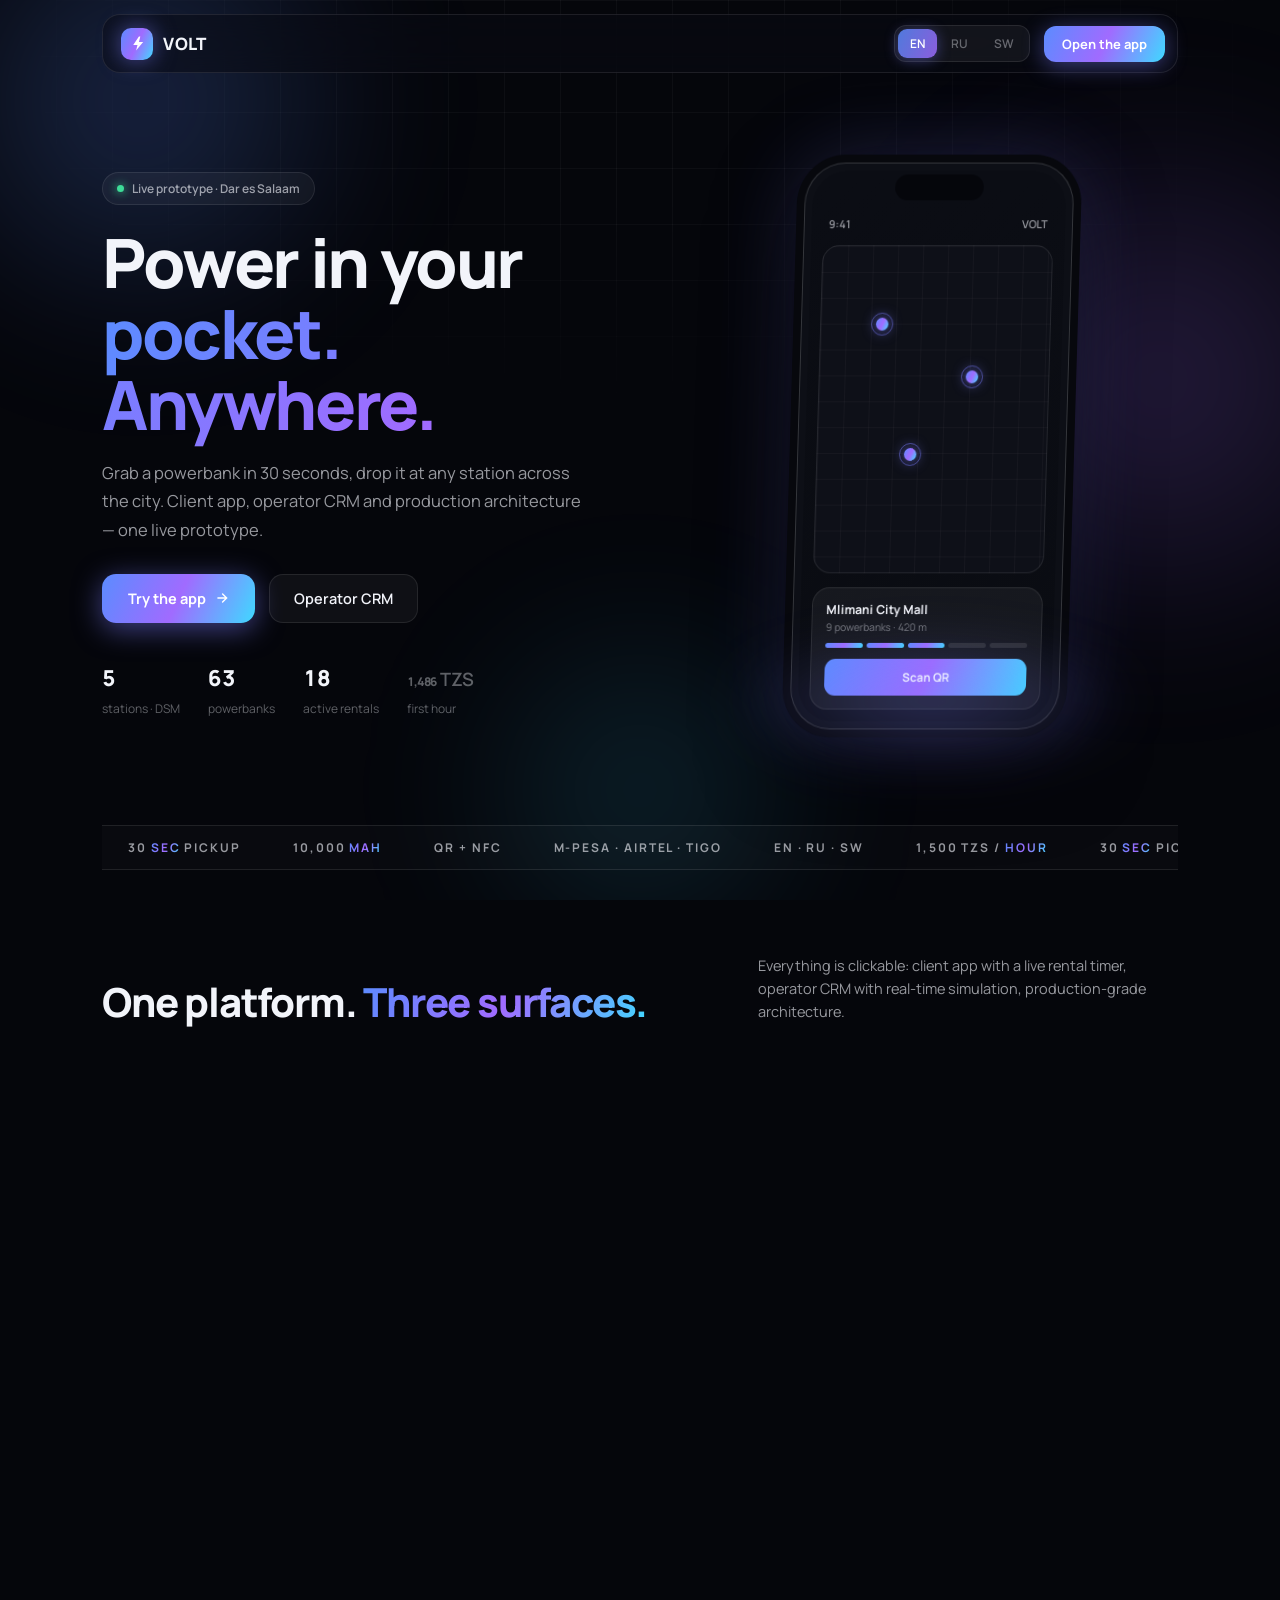
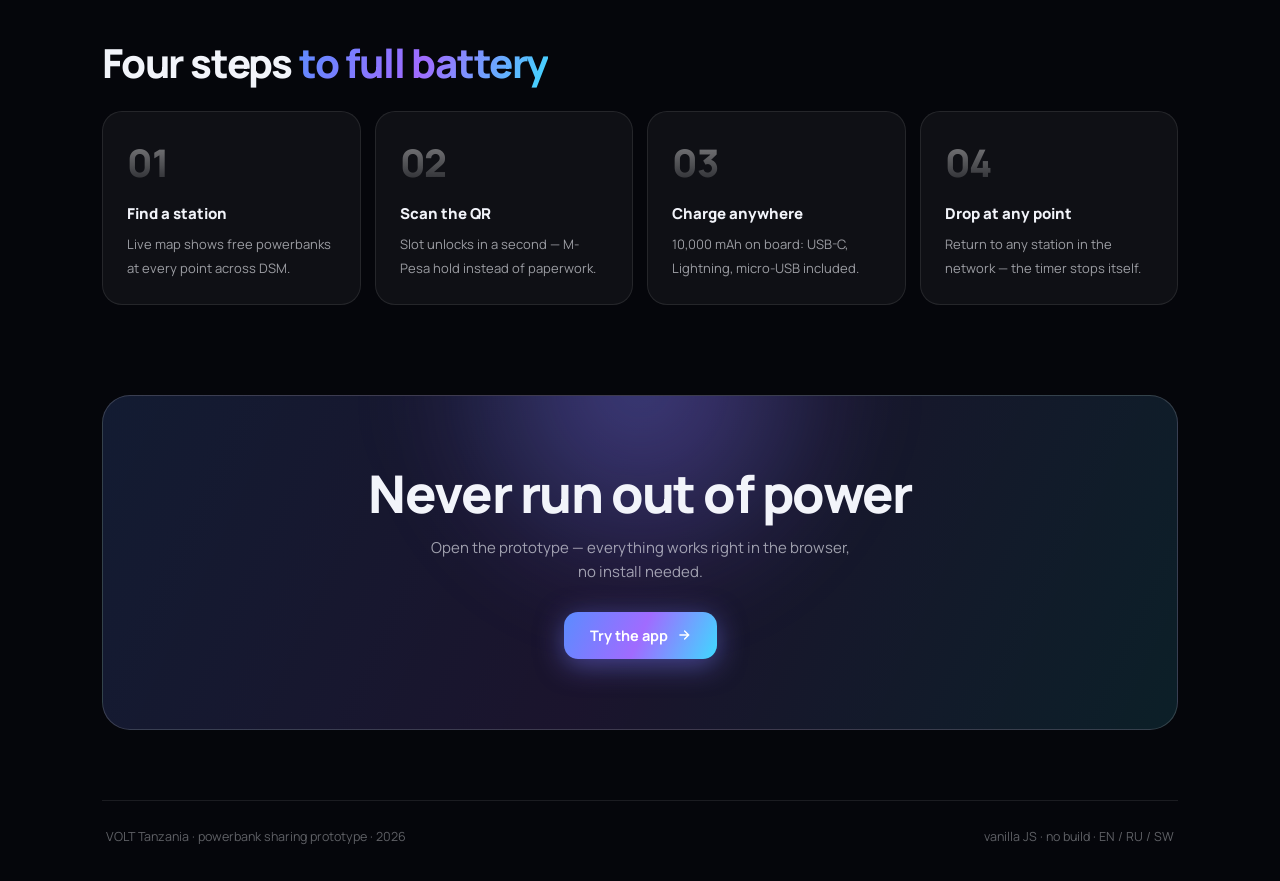
==== commit 502803f3: "VOLT — Electric Glass release: glassmorphism landing with floating phone hero, bento grid, electric " ====
--- a/index.html
+++ b/index.html
@@ -3,1741 +3,506 @@
 <head>
 <meta charset="UTF-8">
 <meta name="viewport" content="width=device-width, initial-scale=1.0">
-<title>VOLT · Powerbank Sharing — Dar es Salaam</title>
+<title>VOLT · Powerbank Sharing — Tanzania</title>
 <link rel="preconnect" href="https://fonts.googleapis.com">
 <link rel="preconnect" href="https://fonts.gstatic.com" crossorigin>
-<link href="https://fonts.googleapis.com/css2?family=Cormorant+Garamond:ital,wght@0,300;0,400;0,600;0,700;1,300;1,400;1,600;1,700&family=Onest:wght@300;400;500;600;700&display=swap" rel="stylesheet">
-<link rel="icon" href="data:image/svg+xml,<svg xmlns='http://www.w3.org/2000/svg' viewBox='0 0 24 24'><path d='M13 2 4 14h6l-1 8 9-12h-6l1-8z' fill='%23E8A020'/></svg>">
+<link href="https://fonts.googleapis.com/css2?family=Manrope:wght@400;500;600;700;800&family=JetBrains+Mono:wght@500;700&display=swap" rel="stylesheet">
+<link rel="icon" href="data:image/svg+xml,<svg xmlns='http://www.w3.org/2000/svg' viewBox='0 0 24 24' fill='%235B8CFF'><path d='M13 2 4 14h6l-1 8 9-12h-6l1-8z'/></svg>">
 <style>
-/* ============================================================
-   VOLT EDITORIAL AMBER — DESIGN TOKENS
-   ============================================================ */
-:root {
-  /* Backgrounds */
-  --c-bg:          #F7F4EF;
-  --c-bg-warm:     #F0EBE2;
-  --c-bg-paper:    #EDE7DB;
-  --c-surface:     #FFFFFF;
-
-  /* Ink */
-  --c-ink:         #1A1714;
-  --c-ink-mid:     #3D3830;
-  --c-ink-muted:   #8A8278;
-  --c-ink-ghost:   #C4BDB3;
-
-  /* Volt Amber */
-  --c-volt:        #E8A020;
-  --c-volt-hot:    #F5B830;
-  --c-volt-dim:    #F2C96A;
-  --c-volt-pale:   #FBF0D5;
-
-  /* Color Zones */
-  --c-zone-ink:    #1A1714;
-  --c-zone-forest: #2D4A3E;
-  --c-zone-volt:   #E8A020;
-
-  /* Hairlines */
-  --hairline:      rgba(26, 23, 20, 0.12);
-  --hairline-dark: rgba(255, 255, 255, 0.15);
-
-  /* Badges */
-  --badge-ok-bg:   #DFFAE4; --badge-ok-text:   #1A6B2E; --badge-ok-border:   #A8D5B5;
-  --badge-warn-bg: #FFF0CC; --badge-warn-text: #92580A; --badge-warn-border: #F2C96A;
-  --badge-err-bg:  #FFE8E8; --badge-err-text:  #8B1A1A; --badge-err-border:  #F5B8B8;
-
-  /* Spacing (8pt grid) */
-  --sp-1: 4px; --sp-2: 8px; --sp-3: 12px; --sp-4: 16px;
-  --sp-5: 20px; --sp-6: 24px; --sp-8: 32px; --sp-12: 48px;
-
-  /* Typography */
-  --font-display: 'Cormorant Garamond', Georgia, serif;
-  --font-body:    'Onest', system-ui, sans-serif;
-
-  /* Radius: редакционный минимум */
-  --r-none: 0px;
-  --r-sm:   2px;
-  --r-btn:  0px;
-}
-
-/* ============================================================
-   GLOBAL RESET & BASE
-   ============================================================ */
-*, *::before, *::after { box-sizing: border-box; margin: 0; padding: 0; }
-html { scroll-behavior: smooth; }
-body {
-  background: var(--c-bg);
-  color: var(--c-ink);
-  font-family: var(--font-body);
-  font-size: 15px;
-  line-height: 1.6;
-  -webkit-font-smoothing: antialiased;
-  overflow-x: hidden;
-}
-.num { font-variant-numeric: tabular-nums; font-feature-settings: 'tnum'; }
-hr.divider { border: none; border-top: 1px solid var(--hairline); }
-a { text-decoration: none; color: inherit; }
-
-/* ============================================================
-   BUTTONS
-   ============================================================ */
-.btn-primary {
-  display: inline-flex;
-  align-items: center;
-  gap: var(--sp-2);
-  padding: 14px 28px;
-  background: var(--c-volt);
-  color: var(--c-ink);
-  font-family: var(--font-body);
-  font-weight: 600;
-  font-size: 14px;
-  letter-spacing: 0.02em;
-  clip-path: polygon(0 0, calc(100% - 10px) 0, 100% 10px, 100% 100%, 0 100%);
-  border: none;
-  cursor: pointer;
-  transition: background 0.2s ease;
-  position: relative;
-}
-.btn-primary:hover { background: var(--c-volt-hot); }
-
-.btn-ghost {
-  display: inline-flex;
-  align-items: center;
-  gap: var(--sp-2);
-  padding: 14px 28px;
-  background: transparent;
-  color: var(--c-ink);
-  font-family: var(--font-body);
-  font-weight: 600;
-  font-size: 14px;
-  border: 1px solid var(--hairline);
-  cursor: pointer;
-  transition: border-color 0.2s ease;
-}
-.btn-ghost:hover { border-color: var(--c-volt); }
-
-/* volt accent line on hover */
-.volt-hover-line { position: relative; }
-.volt-hover-line::after {
-  content: '';
-  position: absolute;
-  bottom: 0; left: 0;
-  height: 2px; width: 0;
-  background: var(--c-volt);
-  transition: width 0.3s ease;
-}
-.volt-hover-line:hover::after { width: 100%; }
-
-/* ============================================================
-   SECTION 1 — NAV (56px sticky)
-   ============================================================ */
-.nav {
-  position: sticky;
-  top: 0;
-  z-index: 100;
-  background: var(--c-bg);
-  border-bottom: 1px solid var(--hairline);
-  height: 56px;
-  display: flex;
-  align-items: center;
-  justify-content: space-between;
-  padding: 0 80px;
-}
-.nav-logo {
-  display: flex;
-  align-items: center;
-  gap: var(--sp-1);
-  font-family: var(--font-body);
-  font-weight: 700;
-  font-size: 18px;
-  color: var(--c-ink);
-  letter-spacing: 0.04em;
-}
-.nav-logo-dot {
-  width: 8px;
-  height: 8px;
-  border-radius: 50%;
-  background: var(--c-volt);
-  margin-left: 4px;
-  flex-shrink: 0;
-}
-.nav-anchors {
-  display: flex;
-  gap: 32px;
-  align-items: center;
-}
-.nav-anchors a {
-  font-family: var(--font-body);
-  font-size: 14px;
-  font-weight: 400;
-  color: var(--c-ink-mid);
-  transition: color 0.15s;
-}
-.nav-anchors a:hover { color: var(--c-ink); }
-.nav-right {
-  display: flex;
-  align-items: center;
-  gap: var(--sp-8);
-}
-.lang-switcher {
-  display: flex;
-  gap: 0;
-  align-items: center;
-}
-.lang-btn {
-  font-family: var(--font-body);
-  font-size: 12px;
-  font-weight: 400;
-  letter-spacing: 0.1em;
-  color: var(--c-ink-muted);
-  background: none;
-  border: none;
-  cursor: pointer;
-  padding: 4px 8px;
-  transition: color 0.15s;
-}
-.lang-btn:hover { color: var(--c-ink-mid); }
-.lang-btn.active {
-  font-weight: 600;
-  color: var(--c-ink);
-}
-.lang-sep {
-  color: var(--c-ink-ghost);
-  font-size: 11px;
-  user-select: none;
-}
-
-/* ============================================================
-   SECTION 2 — HERO (100svh)
-   ============================================================ */
-.hero {
-  display: grid;
-  grid-template-columns: 1fr 1fr;
-  min-height: calc(100svh - 56px);
-  min-height: calc(100vh - 56px);
-}
-.hero-left {
-  padding: 80px 48px 80px 80px;
-  display: flex;
-  flex-direction: column;
-  justify-content: center;
-  border-right: 1px solid var(--hairline);
-}
-.eyebrow {
-  font-family: var(--font-body);
-  font-size: 11px;
-  font-weight: 400;
-  letter-spacing: 0.18em;
-  text-transform: uppercase;
-  color: var(--c-ink-muted);
-  margin-bottom: 24px;
-}
-.hero-h1 {
-  font-family: var(--font-display);
-  font-size: clamp(56px, 7vw, 96px);
-  line-height: 0.95;
-  font-weight: 300;
-  color: var(--c-ink);
-}
-.hero-h1 em {
-  font-style: italic;
-  color: var(--c-ink-muted);
-}
-.hero-body {
-  font-family: var(--font-body);
-  font-size: 18px;
-  font-weight: 400;
-  line-height: 1.65;
-  color: var(--c-ink-mid);
-  max-width: 440px;
-  margin-top: 32px;
-}
-.hero-cta {
-  display: flex;
-  gap: 16px;
-  align-items: center;
-  margin-top: 40px;
-  flex-wrap: wrap;
-}
-.hero-ghost-link {
-  font-family: var(--font-body);
-  font-size: 14px;
-  font-weight: 400;
-  color: var(--c-ink-muted);
-  text-decoration: underline;
-  text-underline-offset: 3px;
-  transition: color 0.15s;
-}
-.hero-ghost-link:hover { color: var(--c-ink); }
-
-/* Hero right: orbital diagram */
-.hero-right {
-  position: relative;
-  overflow: hidden;
-  display: flex;
-  align-items: center;
-  justify-content: center;
-  background: var(--c-bg-warm);
-}
-.orbit-container {
-  position: relative;
-  width: 340px;
-  height: 340px;
-}
-.orbit-ring {
-  position: absolute;
-  border: 1px solid var(--hairline);
-  border-radius: 50%;
-  top: 50%;
-  left: 50%;
-  transform: translate(-50%, -50%);
-}
-.orbit-ring-inner  { width: 120px; height: 120px; }
-.orbit-ring-mid    { width: 220px; height: 220px; }
-.orbit-ring-outer  { width: 320px; height: 320px; }
-.orbit-center {
-  position: absolute;
-  width: 40px;
-  height: 40px;
-  border-radius: 50%;
-  background: var(--c-volt);
-  top: 50%;
-  left: 50%;
-  transform: translate(-50%, -50%);
-}
-.orbit-center-label {
-  position: absolute;
-  top: 50%;
-  left: 50%;
-  transform: translate(-50%, -50%);
-  font-family: var(--font-body);
-  font-size: 9px;
-  font-weight: 700;
-  color: var(--c-ink);
-  letter-spacing: 0.05em;
-  pointer-events: none;
-}
-/* Pulse ring */
-.pulse-ring {
-  position: absolute;
-  width: 40px;
-  height: 40px;
-  border-radius: 50%;
-  border: 2px solid var(--c-volt);
-  top: 50%;
-  left: 50%;
-  transform: translate(-50%, -50%);
-  animation: pulse 2.5s ease-out infinite;
-  pointer-events: none;
-}
-@keyframes pulse {
-  0%   { transform: translate(-50%, -50%) scale(1);   opacity: 0.7; }
-  100% { transform: translate(-50%, -50%) scale(3.5); opacity: 0; }
-}
-/* Station dots on outer orbit */
-.orbit-dot {
-  position: absolute;
-  width: 10px;
-  height: 10px;
-  border-radius: 50%;
-  top: 50%;
-  left: 50%;
-}
-.orbit-dot-active { background: var(--c-volt); }
-.orbit-dot-off    { background: var(--c-ink-ghost); }
-
-/* ============================================================
-   SECTION 3 — STATS BAR (ink zone)
-   ============================================================ */
-.stats-bar {
-  background: var(--c-zone-ink);
-  padding: 40px 80px;
-  display: grid;
-  grid-template-columns: repeat(4, 1fr);
-}
-.stats-col {
-  padding-right: 40px;
-  border-right: 1px solid rgba(255, 255, 255, 0.1);
-}
-.stats-col:last-child {
-  border-right: none;
-  padding-left: 40px;
-  padding-right: 0;
-}
-.stats-col:nth-child(2),
-.stats-col:nth-child(3) {
-  padding-left: 40px;
-}
-.stats-label {
-  font-family: var(--font-body);
-  font-size: 9px;
-  font-weight: 400;
-  letter-spacing: 0.2em;
-  text-transform: uppercase;
-  color: var(--c-ink-ghost);
-  margin-bottom: 8px;
-}
-.stats-value {
-  font-family: var(--font-display);
-  font-size: 36px;
-  font-weight: 400;
-  color: #FFFFFF;
-  font-variant-numeric: tabular-nums;
-  line-height: 1;
-}
-.stats-value sup {
-  font-size: 0.55em;
-  color: var(--c-volt-dim);
-  vertical-align: super;
-  font-weight: 400;
-}
-.stats-sub {
-  font-family: var(--font-body);
-  font-size: 12px;
-  color: rgba(255, 255, 255, 0.45);
-  margin-top: 4px;
-}
-
-/* ============================================================
-   SECTION 4 — TICKER (volt zone)
-   ============================================================ */
-.ticker-zone {
-  background: var(--c-zone-volt);
-  overflow: hidden;
-  height: 44px;
-  display: flex;
-  align-items: center;
-  border-top: 1px solid rgba(26, 23, 20, 0.08);
-}
-.ticker-track {
-  display: flex;
-  white-space: nowrap;
-  animation: ticker 30s linear infinite;
-}
-.ticker-track:hover { animation-play-state: paused; }
-@keyframes ticker {
-  from { transform: translateX(0); }
-  to   { transform: translateX(-50%); }
-}
-.ticker-item {
-  font-family: var(--font-body);
-  font-size: 11px;
-  font-weight: 700;
-  letter-spacing: 0.15em;
-  text-transform: uppercase;
-  color: var(--c-ink);
-  padding: 0 24px;
-  white-space: nowrap;
-  flex-shrink: 0;
-}
-.ticker-sep {
-  color: rgba(26, 23, 20, 0.4);
-  padding: 0 8px;
-  flex-shrink: 0;
-  font-size: 11px;
-  font-weight: 700;
-}
-
-/* ============================================================
-   SECTION 5 — NUMBER BREAK (3 col editorial)
-   ============================================================ */
-.number-break {
-  display: grid;
-  grid-template-columns: repeat(3, 1fr);
-  border-top: 1px solid var(--hairline);
-}
-.nb-cell {
-  padding: 60px 48px;
-  border-right: 1px solid var(--hairline);
-}
-.nb-cell:last-child { border-right: none; }
-.nb-cell:first-child { background: var(--c-volt-pale); }
-.nb-number {
-  font-family: var(--font-display);
-  font-size: clamp(80px, 12vw, 140px);
-  line-height: 0.85;
-  font-weight: 300;
-  color: var(--c-ink);
-  font-variant-numeric: tabular-nums;
-}
-.nb-number sup {
-  font-size: 0.35em;
-  color: var(--c-volt);
-  vertical-align: super;
-  font-weight: 400;
-  font-style: normal;
-}
-.nb-caption {
-  font-family: var(--font-body);
-  font-size: 14px;
-  font-weight: 400;
-  color: var(--c-ink-muted);
-  margin-top: 16px;
-  max-width: 180px;
-  line-height: 1.5;
-}
-
-/* ============================================================
-   SECTION 6 — HOW IT WORKS
-   ============================================================ */
-.how-section {
-  padding: 100px 80px;
-}
-.how-header {
-  display: grid;
-  grid-template-columns: 1fr 1fr;
-  gap: 48px;
-  border-bottom: 1px solid var(--hairline);
-  padding-bottom: 48px;
-  align-items: end;
-}
-.section-h2 {
-  font-family: var(--font-display);
-  font-size: clamp(40px, 5vw, 64px);
-  font-weight: 300;
-  line-height: 1.0;
-  color: var(--c-ink);
-}
-.section-h2 em { font-style: italic; color: var(--c-ink-muted); }
-.how-body-text {
-  font-family: var(--font-body);
-  font-size: 16px;
-  font-weight: 400;
-  color: var(--c-ink-mid);
-  line-height: 1.7;
-}
-.steps-grid {
-  margin-top: 48px;
-  display: grid;
-  grid-template-columns: repeat(4, 1fr);
-  gap: 0;
-}
-.step {
-  padding: 40px 32px;
-  border-right: 1px solid var(--hairline);
-  cursor: default;
-  transition: background 0.2s ease;
-}
-.step:last-child { border-right: none; }
-.step.volt-hover-line { padding-bottom: 44px; }
-.step:hover { background: var(--c-bg-warm); }
-.step-number {
-  font-family: var(--font-display);
-  font-size: 56px;
-  font-weight: 300;
-  color: var(--c-ink-ghost);
-  display: block;
-  margin-bottom: 24px;
-  line-height: 1;
-}
-.step-title {
-  font-family: var(--font-body);
-  font-size: 16px;
-  font-weight: 600;
-  color: var(--c-ink);
-  margin-bottom: 12px;
-}
-.step-body {
-  font-family: var(--font-body);
-  font-size: 14px;
-  font-weight: 400;
-  color: var(--c-ink-muted);
-  line-height: 1.6;
-}
-
-/* ============================================================
-   SECTION 7 — TRUST ZONE (forest)
-   ============================================================ */
-.trust-section {
-  background: var(--c-zone-forest);
-  padding: 100px 80px;
-  display: grid;
-  grid-template-columns: 1fr 1fr;
-  gap: 80px;
-  align-items: center;
-  position: relative;
-  overflow: hidden;
-}
-.trust-eyebrow {
-  font-family: var(--font-body);
-  font-size: 11px;
-  font-weight: 400;
-  letter-spacing: 0.18em;
-  text-transform: uppercase;
-  color: var(--c-volt-dim);
-  margin-bottom: 24px;
-}
-.trust-h2 {
-  font-family: var(--font-display);
-  font-size: clamp(48px, 6vw, 80px);
-  font-weight: 300;
-  line-height: 0.95;
-  color: #FFFFFF;
-}
-.trust-h2 em {
-  font-style: italic;
-  color: rgba(255, 255, 255, 0.55);
-}
-.trust-body {
-  font-family: var(--font-body);
-  font-size: 16px;
-  font-weight: 400;
-  color: rgba(255, 255, 255, 0.6);
-  margin-top: 24px;
-  line-height: 1.7;
-}
-.trust-watermark {
-  position: absolute;
-  font-family: var(--font-display);
-  font-size: 280px;
-  font-weight: 700;
-  color: rgba(255, 255, 255, 0.03);
-  bottom: -40px;
-  right: -20px;
-  pointer-events: none;
-  user-select: none;
-  line-height: 1;
-  letter-spacing: -0.04em;
-}
-.trust-metrics {
-  display: grid;
-  grid-template-columns: 1fr 1fr;
-  gap: 2px;
-  position: relative;
-  z-index: 1;
-}
-.trust-metric {
-  background: rgba(255, 255, 255, 0.06);
-  padding: 32px 28px;
-}
-.trust-metric-value {
-  font-family: var(--font-display);
-  font-size: 48px;
-  font-weight: 400;
-  color: #FFFFFF;
-  font-variant-numeric: tabular-nums;
-  line-height: 1;
-}
-.trust-metric-unit {
-  font-family: var(--font-display);
-  font-style: italic;
-  font-size: 24px;
-  font-weight: 400;
-  color: var(--c-volt-dim);
-}
-.trust-metric-label {
-  font-family: var(--font-body);
-  font-size: 12px;
-  font-weight: 400;
-  color: rgba(255, 255, 255, 0.45);
-  margin-top: 8px;
-  letter-spacing: 0.08em;
-}
-
-/* ============================================================
-   SECTION 8 — PRODUCT SURFACES (hub cards)
-   ============================================================ */
-.surfaces-section {
-  padding: 100px 80px;
-}
-.surfaces-header {
-  text-align: center;
-  max-width: 600px;
-  margin: 0 auto 60px;
-}
-.surfaces-eyebrow {
-  font-family: var(--font-body);
-  font-size: 11px;
-  font-weight: 400;
-  letter-spacing: 0.18em;
-  text-transform: uppercase;
-  color: var(--c-ink-muted);
-  margin-bottom: 16px;
-}
-.surfaces-h2 {
-  font-family: var(--font-display);
-  font-size: clamp(36px, 4vw, 56px);
-  font-weight: 300;
-  line-height: 1.05;
-  color: var(--c-ink);
-}
-.surfaces-h2 em { font-style: italic; color: var(--c-ink-muted); }
-
-/* Card grid: 2fr / 1fr */
-.surfaces-grid {
-  display: grid;
-  grid-template-columns: 2fr 1fr;
-  gap: 2px;
-  background: var(--hairline);
-}
-.surf-card {
-  background: var(--c-bg-paper);
-  text-decoration: none;
-  color: inherit;
-  display: flex;
-  flex-direction: column;
-  padding: 48px;
-  position: relative;
-  overflow: hidden;
-  transition: background 0.2s ease;
-  border: 2px solid transparent;
-  transition: border-color 0.2s ease, background 0.2s ease;
-}
-.surf-card:hover { border-color: var(--c-volt); background: var(--c-bg-warm); }
-.surf-card-sm-col {
-  display: flex;
-  flex-direction: column;
-  gap: 2px;
-}
-.surf-card-sm {
-  background: var(--c-bg-paper);
-  text-decoration: none;
-  color: inherit;
-  display: flex;
-  flex-direction: column;
-  padding: 36px;
-  min-height: 200px;
-  position: relative;
-  border: 2px solid transparent;
-  transition: border-color 0.2s ease, background 0.2s ease;
-}
-.surf-card-sm:hover { border-color: var(--c-volt); background: var(--c-bg-warm); }
-
-/* Crosshair corners on big card */
-.surf-card::before,
-.surf-card::after {
-  content: '';
-  position: absolute;
-  width: 12px; height: 12px;
-  border-color: var(--c-volt);
-  border-style: solid;
-  opacity: 0;
-  transition: opacity 0.2s ease;
-}
-.surf-card::before {
-  top: 8px; left: 8px;
-  border-width: 2px 0 0 2px;
-}
-.surf-card::after {
-  bottom: 8px; right: 8px;
-  border-width: 0 2px 2px 0;
-}
-.surf-card:hover::before,
-.surf-card:hover::after { opacity: 1; }
-
-/* card header row */
-.surf-card-head {
-  display: flex;
-  align-items: flex-start;
-  justify-content: space-between;
-  margin-bottom: 24px;
-}
-.surf-tag {
-  font-family: var(--font-body);
-  font-size: 9px;
-  font-weight: 500;
-  letter-spacing: 0.2em;
-  text-transform: uppercase;
-  color: var(--c-ink-muted);
-  background: var(--c-bg-warm);
-  border: 1px solid var(--hairline);
-  border-radius: 2px;
-  padding: 3px 8px;
-}
-.surf-arrow {
-  width: 28px; height: 28px;
-  display: flex; align-items: center; justify-content: center;
-  border: 1px solid var(--hairline);
-  color: var(--c-ink-muted);
-  transition: transform 0.3s ease, border-color 0.2s ease, color 0.2s ease;
-  flex-shrink: 0;
-}
-.surf-card:hover .surf-arrow,
-.surf-card-sm:hover .surf-arrow {
-  transform: rotate(45deg);
-  border-color: var(--c-volt);
-  color: var(--c-ink);
-}
-.surf-card-title {
-  font-family: var(--font-display);
-  font-size: 28px;
-  font-weight: 400;
-  color: var(--c-ink);
-  margin-bottom: 12px;
-  line-height: 1.1;
-}
-.surf-card-desc {
-  font-family: var(--font-body);
-  font-size: 14px;
-  font-weight: 400;
-  color: var(--c-ink-mid);
-  line-height: 1.6;
-  margin-bottom: 32px;
-}
-
-/* Mini table inside CRM card */
-.surf-mini-table {
-  width: 100%;
-  border-collapse: collapse;
-  margin-top: auto;
-}
-.surf-mini-table th {
-  font-family: var(--font-body);
-  font-size: 10px;
-  font-weight: 500;
-  letter-spacing: 0.1em;
-  text-transform: uppercase;
-  color: var(--c-ink-muted);
-  padding: 8px 10px;
-  text-align: left;
-  border-bottom: 1px solid var(--hairline);
-  background: var(--c-bg);
-}
-.surf-mini-table td {
-  font-family: var(--font-body);
-  font-size: 12px;
-  color: var(--c-ink-mid);
-  padding: 7px 10px;
-  border-bottom: 1px solid var(--hairline);
-  font-variant-numeric: tabular-nums;
-}
-.surf-mini-table tr:last-child td { border-bottom: none; }
-.badge {
-  display: inline-flex;
-  align-items: center;
-  gap: 5px;
-  padding: 2px 7px;
-  border-radius: 2px;
-  font-family: var(--font-body);
-  font-size: 10px;
-  font-weight: 500;
-  border: 1px solid;
-}
-.badge::before {
-  content: '';
-  width: 4px; height: 4px;
-  border-radius: 50%;
-  flex-shrink: 0;
-}
-.badge-ok   { background: var(--badge-ok-bg);   color: var(--badge-ok-text);   border-color: var(--badge-ok-border); }
-.badge-ok::before   { background: var(--badge-ok-text); }
-.badge-warn { background: var(--badge-warn-bg); color: var(--badge-warn-text); border-color: var(--badge-warn-border); }
-.badge-warn::before { background: var(--badge-warn-text); }
-.badge-err  { background: var(--badge-err-bg);  color: var(--badge-err-text);  border-color: var(--badge-err-border); }
-.badge-err::before  { background: var(--badge-err-text); }
-
-/* small card content */
-.surf-card-sm-title {
-  font-family: var(--font-display);
-  font-size: 22px;
-  font-weight: 400;
-  color: var(--c-ink);
-  margin-bottom: 8px;
-  line-height: 1.1;
-  margin-top: auto;
-}
-.surf-card-sm-desc {
-  font-family: var(--font-body);
-  font-size: 13px;
-  font-weight: 400;
-  color: var(--c-ink-mid);
-  line-height: 1.5;
-}
-
-/* ============================================================
-   SECTION 9 — GIANT CTA
-   ============================================================ */
-.cta-section {
-  padding: 120px 80px;
-  display: grid;
-  grid-template-columns: 1fr 1fr;
-  gap: 80px;
-  align-items: center;
-  border-top: 1px solid var(--hairline);
-}
-.cta-h2 {
-  font-family: var(--font-display);
-  font-size: clamp(48px, 8vw, 96px);
-  font-weight: 300;
-  line-height: 0.9;
-  color: var(--c-ink);
-}
-.cta-h2 em {
-  font-style: italic;
-  color: var(--c-ink-muted);
-  display: block;
-}
-.cta-body {
-  font-family: var(--font-body);
-  font-size: 16px;
-  font-weight: 400;
-  color: var(--c-ink-mid);
-  max-width: 380px;
-  line-height: 1.7;
-  margin-bottom: 32px;
-}
-.cta-buttons {
-  display: flex;
-  gap: 16px;
-  flex-wrap: wrap;
-  align-items: center;
-}
-.cta-footnote {
-  font-family: var(--font-body);
-  font-size: 12px;
-  font-weight: 400;
-  color: var(--c-ink-muted);
-  margin-top: 20px;
-}
-
-/* ============================================================
-   SECTION 10 — FOOTER (ink zone)
-   ============================================================ */
-.footer {
-  background: var(--c-zone-ink);
-  padding: 60px 80px 40px;
-}
-.footer-cols {
-  display: grid;
-  grid-template-columns: repeat(4, 1fr);
-  gap: 48px;
-  margin-bottom: 48px;
-}
-.footer-col-head {
-  font-family: var(--font-body);
-  font-size: 12px;
-  font-weight: 600;
-  letter-spacing: 0.15em;
-  text-transform: uppercase;
-  color: rgba(255, 255, 255, 0.3);
-  margin-bottom: 20px;
-}
-.footer-link {
-  display: block;
-  font-family: var(--font-body);
-  font-size: 14px;
-  font-weight: 400;
-  color: rgba(255, 255, 255, 0.55);
-  margin-bottom: 12px;
-  transition: color 0.15s;
-  text-decoration: none;
-}
-.footer-link:hover { color: rgba(255, 255, 255, 0.9); }
-.footer-bottom {
-  border-top: 1px solid rgba(255, 255, 255, 0.1);
-  padding-top: 24px;
-  display: flex;
-  justify-content: space-between;
-  align-items: center;
-  flex-wrap: wrap;
-  gap: 16px;
-}
-.footer-copy {
-  font-family: var(--font-body);
-  font-size: 13px;
-  font-weight: 400;
-  color: rgba(255, 255, 255, 0.4);
-}
-.footer-tagline {
-  font-family: var(--font-display);
-  font-style: italic;
-  font-size: 16px;
-  font-weight: 400;
-  color: rgba(255, 255, 255, 0.3);
-}
-
-/* ============================================================
-   RESPONSIVE
-   ============================================================ */
-@media (max-width: 1280px) {
-  .nav { padding: 0 48px; }
-  .hero-left { padding: 60px 40px 60px 48px; }
-  .stats-bar { padding: 40px 48px; }
-  .how-section, .surfaces-section { padding: 80px 48px; }
-  .trust-section { padding: 80px 48px; }
-  .cta-section { padding: 80px 48px; }
-  .footer { padding: 60px 48px 40px; }
-}
-
-@media (max-width: 1024px) {
-  .nav { padding: 0 32px; }
-  .nav-anchors { display: none; }
-  .hero { grid-template-columns: 1fr; min-height: auto; }
-  .hero-left { padding: 64px 32px; border-right: none; border-bottom: 1px solid var(--hairline); }
-  .hero-right { height: 300px; }
-  .stats-bar { grid-template-columns: repeat(2, 1fr); padding: 32px; gap: 0; }
-  .stats-col:nth-child(2) { border-right: none; }
-  .stats-col:nth-child(3) { border-right: 1px solid rgba(255,255,255,0.1); padding-left: 0; }
-  .steps-grid { grid-template-columns: repeat(2, 1fr); }
-  .step:nth-child(2) { border-right: none; }
-  .trust-section { grid-template-columns: 1fr; gap: 48px; padding: 64px 32px; }
-  .surfaces-grid { grid-template-columns: 1fr; }
-  .surf-card-sm-col { flex-direction: row; }
-  .cta-section { grid-template-columns: 1fr; gap: 40px; padding: 64px 32px; }
-  .footer-cols { grid-template-columns: repeat(2, 1fr); }
-  .how-section { padding: 64px 32px; }
-  .how-header { grid-template-columns: 1fr; }
-  .surfaces-section { padding: 64px 32px; }
-}
-
-@media (max-width: 768px) {
-  .nav { padding: 0 20px; height: 52px; }
-  .hero-left { padding: 48px 20px; }
-  .hero-body { font-size: 16px; }
-  .stats-bar { grid-template-columns: repeat(2, 1fr); padding: 24px 20px; }
-  .stats-col { padding: 12px; }
-  .stats-col:nth-child(2), .stats-col:nth-child(3) { padding-left: 12px; }
-  .number-break { grid-template-columns: 1fr; }
-  .nb-cell { border-right: none; border-bottom: 1px solid var(--hairline); padding: 40px 20px; }
-  .nb-cell:last-child { border-bottom: none; }
-  .steps-grid { grid-template-columns: 1fr; }
-  .step { border-right: none; border-bottom: 1px solid var(--hairline); }
-  .step:last-child { border-bottom: none; }
-  .trust-section { padding: 48px 20px; }
-  .trust-metrics { grid-template-columns: 1fr; }
-  .surfaces-section { padding: 48px 20px; }
-  .surf-card { padding: 28px 20px; }
-  .surf-card-sm { padding: 24px 20px; }
-  .surf-card-sm-col { flex-direction: column; }
-  .how-section { padding: 48px 20px; }
-  .footer { padding: 40px 20px 32px; }
-  .footer-cols { grid-template-columns: 1fr 1fr; gap: 32px; }
-  .cta-section { padding: 48px 20px; }
-}
-
-@media (max-width: 320px) {
-  .hero-h1 { font-size: 42px; }
-  .cta-buttons { flex-direction: column; align-items: flex-start; }
-  .footer-cols { grid-template-columns: 1fr; }
-  .stats-bar { grid-template-columns: 1fr; }
-  .stats-col { border-right: none !important; border-bottom: 1px solid rgba(255,255,255,0.1); }
-}
-
-/* ============================================================
-   REDUCED MOTION
-   ============================================================ */
-@media (prefers-reduced-motion: reduce) {
-  *, *::before, *::after {
-    animation-duration: 0.01ms !important;
-    transition-duration: 0.01ms !important;
-  }
+:root{
+  --bg:#05060B;
+  --glass:rgba(255,255,255,.045);
+  --glass-2:rgba(255,255,255,.07);
+  --stroke:rgba(255,255,255,.09);
+  --stroke-hi:rgba(255,255,255,.16);
+  --text:#F2F4FA;
+  --mid:rgba(242,244,250,.62);
+  --dim:rgba(242,244,250,.38);
+  --blue:#5B8CFF; --violet:#A06BFF; --cyan:#3FD9FF;
+  --grad:linear-gradient(115deg,#5B8CFF 0%,#A06BFF 50%,#3FD9FF 100%);
+  --green:#3DDC97; --amberw:#FFB454; --red:#FF6678;
+  --font:'Manrope',-apple-system,sans-serif;
+  --mono:'JetBrains Mono',monospace;
+  --e-out:cubic-bezier(.22,.9,.3,1);
+  --e-spring:cubic-bezier(.34,1.45,.6,1);
+}
+*{box-sizing:border-box;margin:0;padding:0}
+html{scroll-behavior:smooth}
+body{
+  background:var(--bg);color:var(--text);
+  font-family:var(--font);font-size:15px;line-height:1.6;
+  -webkit-font-smoothing:antialiased;overflow-x:hidden;
+}
+::selection{background:rgba(91,140,255,.35)}
+
+/* ─── живой фон: градиентные орбы + сетка ─── */
+.fx{position:fixed;inset:0;z-index:0;pointer-events:none;overflow:hidden}
+.orb{position:absolute;border-radius:50%;filter:blur(70px);opacity:.5;will-change:transform}
+.orb-a{width:560px;height:560px;left:-140px;top:-180px;background:radial-gradient(circle,rgba(91,140,255,.55),transparent 65%);animation:drift 16s ease-in-out infinite alternate}
+.orb-b{width:640px;height:640px;right:-200px;top:60px;background:radial-gradient(circle,rgba(160,107,255,.45),transparent 65%);animation:drift 20s ease-in-out infinite alternate-reverse}
+.orb-c{width:460px;height:460px;left:32%;top:560px;background:radial-gradient(circle,rgba(63,217,255,.30),transparent 65%);animation:drift 24s ease-in-out infinite alternate}
+@keyframes drift{from{transform:translate(0,0) scale(1)}to{transform:translate(60px,40px) scale(1.08)}}
+.gridfx{position:absolute;inset:0;
+  background-image:linear-gradient(rgba(255,255,255,.035) 1px,transparent 1px),linear-gradient(90deg,rgba(255,255,255,.035) 1px,transparent 1px);
+  background-size:56px 56px;
+  -webkit-mask-image:radial-gradient(ellipse 75% 55% at 50% 8%,#000 25%,transparent 70%);
+          mask-image:radial-gradient(ellipse 75% 55% at 50% 8%,#000 25%,transparent 70%);
+}
+
+.wrap{position:relative;z-index:1;max-width:1140px;margin:0 auto;padding:0 32px}
+
+/* ─── nav ─── */
+.nav{
+  position:sticky;top:14px;z-index:90;
+  display:flex;align-items:center;gap:14px;
+  margin:14px 0 0;padding:10px 12px 10px 18px;
+  background:rgba(10,12,20,.55);backdrop-filter:blur(18px);-webkit-backdrop-filter:blur(18px);
+  border:1px solid var(--stroke);border-radius:18px;
+  animation:navIn .5s var(--e-out) both;
+}
+@keyframes navIn{from{opacity:0;transform:translateY(-14px)}to{opacity:1;transform:none}}
+.logo{display:flex;align-items:center;gap:10px;font-weight:800;font-size:17px;letter-spacing:.04em}
+.logo-mark{width:32px;height:32px;border-radius:10px;background:var(--grad);display:grid;place-items:center;box-shadow:0 0 22px rgba(122,124,255,.55)}
+.logo-mark svg{width:17px;height:17px}
+.lang{display:flex;gap:2px;margin-left:auto;background:rgba(255,255,255,.05);border:1px solid var(--stroke);border-radius:12px;padding:3px}
+.lang button{padding:6px 12px;border:0;border-radius:9px;background:none;color:var(--dim);font:600 12px var(--font);cursor:pointer;transition:.18s}
+.lang button:hover{color:var(--mid)}
+.lang button.on{color:#fff;background:linear-gradient(115deg,rgba(91,140,255,.85),rgba(160,107,255,.85));box-shadow:0 2px 14px rgba(122,124,255,.4)}
+.nav-cta{display:inline-flex;align-items:center;gap:8px;padding:9px 18px;border-radius:12px;background:var(--grad);color:#fff;font:700 13px var(--font);text-decoration:none;box-shadow:0 4px 22px rgba(122,124,255,.45);transition:transform .2s var(--e-spring),box-shadow .2s}
+.nav-cta:hover{transform:translateY(-1px);box-shadow:0 8px 30px rgba(122,124,255,.6)}
+
+/* ─── hero ─── */
+.hero{display:grid;grid-template-columns:1.05fr .95fr;gap:40px;align-items:center;padding:88px 0 64px;min-height:78vh}
+.chip{
+  display:inline-flex;align-items:center;gap:8px;
+  padding:7px 14px;border-radius:999px;
+  background:var(--glass);border:1px solid var(--stroke);
+  font:600 12px var(--font);color:var(--mid);
+  opacity:0;animation:rise .4s var(--e-out) .15s forwards;
+}
+.chip i{width:7px;height:7px;border-radius:50%;background:var(--green);box-shadow:0 0 10px var(--green);animation:pul 2s infinite}
+@keyframes pul{50%{opacity:.4}}
+h1{
+  font-size:clamp(40px,5.6vw,68px);font-weight:800;line-height:1.04;letter-spacing:-.035em;
+  margin:22px 0 20px;
+}
+h1 .line{display:block;opacity:0;animation:rise .5s var(--e-out) forwards}
+h1 .line:nth-child(1){animation-delay:.25s}
+h1 .line:nth-child(2){animation-delay:.38s}
+h1 .gx{background:var(--grad);-webkit-background-clip:text;background-clip:text;color:transparent;background-size:200% 100%;animation:shimmer 6s ease infinite}
+@keyframes shimmer{0%,100%{background-position:0% 0}50%{background-position:100% 0}}
+@keyframes rise{from{opacity:0;transform:translateY(22px)}to{opacity:1;transform:none}}
+.hero-sub{max-width:480px;font-size:16.5px;color:var(--mid);line-height:1.7;opacity:0;animation:rise .5s var(--e-out) .5s forwards}
+.hero-cta{display:flex;gap:14px;margin-top:30px;opacity:0;animation:rise .5s var(--e-out) .62s forwards}
+.btn-g{display:inline-flex;align-items:center;gap:9px;padding:14px 26px;border-radius:14px;background:var(--grad);color:#fff;font:700 14.5px var(--font);text-decoration:none;box-shadow:0 6px 28px rgba(122,124,255,.5);transition:transform .2s var(--e-spring),box-shadow .2s}
+.btn-g:hover{transform:translateY(-2px) scale(1.02);box-shadow:0 12px 40px rgba(122,124,255,.65)}
+.btn-o{display:inline-flex;align-items:center;gap:9px;padding:14px 24px;border-radius:14px;background:var(--glass);border:1px solid var(--stroke);color:var(--text);font:600 14.5px var(--font);text-decoration:none;transition:.2s}
+.btn-o:hover{border-color:var(--stroke-hi);background:var(--glass-2)}
+.hero-stats{display:flex;gap:28px;margin-top:38px;opacity:0;animation:rise .5s var(--e-out) .74s forwards}
+.hs b{display:block;font-size:22px;font-weight:800;letter-spacing:-.02em;font-variant-numeric:tabular-nums}
+.hs span{font-size:12px;color:var(--dim)}
+
+/* ─── телефон в hero ─── */
+.stage{perspective:1400px;display:grid;place-items:center;opacity:0;animation:rise .7s var(--e-out) .45s forwards}
+.phone{
+  width:280px;height:570px;border-radius:42px;
+  background:#0D0F16;border:1px solid var(--stroke-hi);
+  box-shadow:0 0 0 8px #07080D,0 30px 90px rgba(0,0,0,.7),0 0 90px rgba(122,124,255,.28);
+  transform:rotateY(-16deg) rotateX(6deg);
+  transition:transform .35s var(--e-out);
+  position:relative;overflow:hidden;
+}
+.stage:hover .phone{transform:rotateY(-7deg) rotateX(3deg) scale(1.015)}
+.notch{position:absolute;top:11px;left:50%;transform:translateX(-50%);width:92px;height:26px;border-radius:16px;background:#05060B;z-index:5}
+.scr{position:absolute;inset:7px;border-radius:36px;background:linear-gradient(180deg,#0B0D14,#0A0C12);overflow:hidden;display:flex;flex-direction:column}
+.scr-top{padding:46px 18px 10px;display:flex;justify-content:space-between;font:600 11px var(--font);color:var(--mid)}
+.scr-map{flex:1;margin:4px 12px;border-radius:18px;position:relative;background:
+  linear-gradient(rgba(255,255,255,.03) 1px,transparent 1px),linear-gradient(90deg,rgba(255,255,255,.03) 1px,transparent 1px);
+  background-size:26px 26px;background-color:#0E1018;border:1px solid var(--stroke)}
+.pin{position:absolute;width:13px;height:13px;border-radius:50%;background:var(--grad);box-shadow:0 0 14px rgba(122,124,255,.8)}
+.pin::after{content:"";position:absolute;inset:-5px;border-radius:50%;border:1.5px solid rgba(122,124,255,.5);animation:ring 2.2s ease-out infinite}
+@keyframes ring{from{transform:scale(.6);opacity:1}to{transform:scale(1.8);opacity:0}}
+.scr-sheet{margin:10px 12px 12px;border-radius:18px;background:rgba(255,255,255,.05);border:1px solid var(--stroke);padding:13px 14px}
+.ssh-t{font:700 12.5px var(--font)}
+.ssh-s{font:500 10.5px var(--font);color:var(--dim);margin-top:2px}
+.ssh-row{display:flex;gap:4px;margin-top:9px}
+.ssh-row i{height:5px;flex:1;border-radius:3px;background:rgba(255,255,255,.1)}
+.ssh-row i.f{background:var(--grad)}
+.ssh-btn{margin-top:11px;border-radius:11px;background:var(--grad);color:#fff;text-align:center;font:700 12px var(--font);padding:10px}
+.glow-under{position:absolute;width:420px;height:120px;bottom:-30px;left:50%;transform:translateX(-50%);background:radial-gradient(ellipse,rgba(122,124,255,.35),transparent 70%);filter:blur(28px)}
+
+/* ─── marquee ─── */
+.tape{margin:30px 0 0;border-top:1px solid var(--stroke);border-bottom:1px solid var(--stroke);background:rgba(255,255,255,.02);overflow:hidden}
+.tape-in{display:flex;white-space:nowrap;width:max-content;animation:tape 28s linear infinite;padding:13px 0}
+.tape:hover .tape-in{animation-play-state:paused}
+@keyframes tape{to{transform:translateX(-50%)}}
+.tape b{font:700 12px var(--font);letter-spacing:.16em;color:var(--mid);padding:0 26px}
+.tape b em{font-style:normal;background:var(--grad);-webkit-background-clip:text;background-clip:text;color:transparent}
+
+/* ─── секции ─── */
+.sec{padding:84px 0 0}
+.sec-head{display:flex;align-items:flex-end;justify-content:space-between;gap:20px;margin-bottom:26px}
+.sec h2{font-size:clamp(26px,3.4vw,40px);font-weight:800;letter-spacing:-.03em;line-height:1.1}
+.sec h2 .gx{background:var(--grad);-webkit-background-clip:text;background-clip:text;color:transparent}
+.sec-sub{max-width:420px;color:var(--mid);font-size:14.5px}
+
+/* ─── bento ─── */
+.bento{display:grid;grid-template-columns:repeat(6,1fr);gap:14px}
+.tile{
+  position:relative;border-radius:22px;padding:26px;
+  background:var(--glass);border:1px solid var(--stroke);
+  backdrop-filter:blur(10px);-webkit-backdrop-filter:blur(10px);
+  text-decoration:none;color:inherit;overflow:hidden;isolation:isolate;
+  transition:transform .25s var(--e-out),border-color .25s,box-shadow .25s;
+  opacity:0;transform:translateY(24px);
+}
+.tile.vis{opacity:1;transform:none;transition:opacity .5s var(--e-out),transform .5s var(--e-out),border-color .25s,box-shadow .25s}
+.tile:hover{transform:translateY(-4px);border-color:var(--stroke-hi);box-shadow:0 18px 50px rgba(0,0,0,.45),0 0 40px rgba(122,124,255,.14)}
+.tile::before{content:"";position:absolute;inset:0;border-radius:inherit;padding:1px;
+  background:linear-gradient(135deg,rgba(91,140,255,.55),rgba(160,107,255,.18) 40%,transparent 70%);
+  -webkit-mask:linear-gradient(#000 0 0) content-box,linear-gradient(#000 0 0);-webkit-mask-composite:xor;mask-composite:exclude;
+  opacity:0;transition:opacity .25s;z-index:-1}
+.tile:hover::before{opacity:1}
+.t-big{grid-column:span 4;min-height:300px}
+.t-half{grid-column:span 2;min-height:300px}
+.t-third{grid-column:span 2;min-height:170px}
+.tile h3{font-size:19px;font-weight:800;letter-spacing:-.02em;margin-bottom:8px}
+.tile p{font-size:13.5px;color:var(--mid);line-height:1.6;max-width:420px}
+.t-link{display:inline-flex;align-items:center;gap:7px;margin-top:16px;font:700 13px var(--font);background:var(--grad);-webkit-background-clip:text;background-clip:text;color:transparent}
+.t-link svg{stroke:var(--blue);transition:transform .25s var(--e-spring)}
+.tile:hover .t-link svg{transform:translateX(4px)}
+
+/* мини-CRM в bento */
+.mini-crm{margin-top:20px;border-radius:14px;background:rgba(5,6,12,.6);border:1px solid var(--stroke);padding:14px;font-size:11px}
+.mc-row{display:flex;justify-content:space-between;align-items:center;padding:7px 6px;border-bottom:1px solid rgba(255,255,255,.05)}
+.mc-row:last-child{border-bottom:0}
+.mc-id{font-family:var(--mono);font-size:10.5px;color:var(--cyan)}
+.mc-bar{width:84px;height:5px;border-radius:3px;background:rgba(255,255,255,.08);overflow:hidden}
+.mc-bar i{display:block;height:100%;border-radius:3px;background:var(--grad)}
+.mc-st{font:600 10px var(--font);padding:2px 8px;border-radius:999px}
+.st-g{color:var(--green);background:rgba(61,220,151,.12)}
+.st-a{color:var(--amberw);background:rgba(255,180,84,.12)}
+/* QR-тайл */
+.qr-grid{margin-top:18px;display:grid;grid-template-columns:repeat(7,1fr);gap:4px;width:130px}
+.qr-grid i{aspect-ratio:1;border-radius:2px;background:rgba(255,255,255,.14)}
+.qr-grid i.q{background:var(--grad);box-shadow:0 0 8px rgba(122,124,255,.45)}
+/* stat-тайлы */
+.stat-v{font-size:clamp(34px,3.6vw,46px);font-weight:800;letter-spacing:-.03em;font-variant-numeric:tabular-nums;background:var(--grad);-webkit-background-clip:text;background-clip:text;color:transparent}
+.stat-l{font-size:12.5px;color:var(--dim);margin-top:4px}
+
+/* ─── шаги ─── */
+.steps{display:grid;grid-template-columns:repeat(4,1fr);gap:14px;counter-reset:st}
+.step{position:relative;border-radius:20px;padding:24px;background:var(--glass);border:1px solid var(--stroke);opacity:0;transform:translateY(24px)}
+.step.vis{opacity:1;transform:none;transition:.5s var(--e-out)}
+.step::before{counter-increment:st;content:"0" counter(st);font:800 38px var(--font);letter-spacing:-.03em;
+  background:linear-gradient(180deg,rgba(255,255,255,.5),rgba(255,255,255,.08));-webkit-background-clip:text;background-clip:text;color:transparent;display:block;margin-bottom:14px}
+.step b{display:block;font-size:15px;font-weight:800;margin-bottom:6px}
+.step span{font-size:13px;color:var(--mid);line-height:1.55}
+
+/* ─── финальный CTA ─── */
+.fin{position:relative;margin:90px 0 0;border-radius:28px;overflow:hidden;
+  background:linear-gradient(115deg,rgba(91,140,255,.16),rgba(160,107,255,.14) 50%,rgba(63,217,255,.12));
+  border:1px solid var(--stroke-hi);padding:70px 40px;text-align:center}
+.fin::before{content:"";position:absolute;width:500px;height:500px;left:50%;top:-260px;transform:translateX(-50%);
+  background:radial-gradient(circle,rgba(122,124,255,.4),transparent 65%);filter:blur(40px)}
+.fin h2{position:relative;font-size:clamp(30px,4.4vw,52px);font-weight:800;letter-spacing:-.03em;line-height:1.08}
+.fin p{position:relative;color:var(--mid);margin:14px auto 28px;max-width:430px}
+.fin .btn-g{position:relative}
+
+/* ─── footer ─── */
+.foot{display:flex;justify-content:space-between;flex-wrap:wrap;gap:12px;margin:70px 0 0;padding:26px 4px 34px;border-top:1px solid var(--stroke);font-size:12.5px;color:var(--dim)}
+
+/* ─── i18n swap ─── */
+.zone{transition:opacity .14s ease,transform .14s ease}
+.zone.swap{opacity:0;transform:translateY(5px)}
+
+@media(max-width:920px){
+  .hero{grid-template-columns:1fr;padding-top:56px;min-height:0}
+  .stage{order:-1;margin-bottom:8px}
+  .phone{width:240px;height:490px}
+  .bento{grid-template-columns:repeat(2,1fr)}
+  .t-big,.t-half{grid-column:span 2}
+  .steps{grid-template-columns:repeat(2,1fr)}
+}
+@media(max-width:560px){
+  .wrap{padding:0 18px}
+  .steps{grid-template-columns:1fr}
+  .bento{grid-template-columns:1fr}
+  .t-big,.t-half,.t-third{grid-column:span 1}
+  .hero-stats{flex-wrap:wrap;gap:18px}
+}
+@media(prefers-reduced-motion:reduce){
+  *{animation-duration:.01ms!important;animation-delay:0s!important;transition-duration:.01ms!important}
+  .chip,h1 .line,.hero-sub,.hero-cta,.hero-stats,.stage{opacity:1!important;transform:none!important}
+  .tile,.step{opacity:1!important;transform:none!important}
 }
 </style>
 </head>
 <body>
-
-<!-- ============================================================
-     NAV
-     ============================================================ -->
-<nav class="nav" role="navigation" aria-label="Main navigation">
-  <div class="nav-logo" aria-label="VOLT">
-    <span>VOLT</span>
-    <span class="nav-logo-dot" aria-hidden="true"></span>
-  </div>
-  <nav class="nav-anchors" aria-label="Page sections">
-    <a href="#how" data-i18n="navHow">How it works</a>
-    <a href="#surfaces" data-i18n="navSurfaces">Products</a>
-    <a href="#trust" data-i18n="navTrust">Platform</a>
-  </nav>
-  <div class="nav-right">
-    <div class="lang-switcher" role="group" aria-label="Language">
-      <button class="lang-btn" data-setlang="en" aria-label="English">EN</button>
-      <span class="lang-sep" aria-hidden="true">|</span>
-      <button class="lang-btn" data-setlang="ru" aria-label="Russian">RU</button>
-      <span class="lang-sep" aria-hidden="true">|</span>
-      <button class="lang-btn" data-setlang="sw" aria-label="Swahili">SW</button>
+<div class="fx" aria-hidden="true"><div class="orb orb-a"></div><div class="orb orb-b"></div><div class="orb orb-c"></div><div class="gridfx"></div></div>
+
+<div class="wrap">
+
+<nav class="nav">
+  <span class="logo"><span class="logo-mark"><svg viewBox="0 0 24 24" fill="none"><path d="M14 2L6 14h6l-2 8 10-12h-6l2-8z" fill="#fff"/></svg></span>VOLT</span>
+  <div class="lang" role="group" aria-label="Language">
+    <button data-setlang="en">EN</button><button data-setlang="ru">RU</button><button data-setlang="sw">SW</button>
+  </div>
+  <a class="nav-cta" href="app-mobile/index.html" data-i18n="navCta">Open the app</a>
+</nav>
+
+<div class="zone" id="zone">
+
+<section class="hero">
+  <div>
+    <span class="chip"><i></i><span data-i18n="chip">Live prototype · Dar es Salaam</span></span>
+    <h1>
+      <span class="line" data-i18n="h1a">Power in your</span>
+      <span class="line"><span class="gx" data-i18n="h1b">pocket. Anywhere.</span></span>
+    </h1>
+    <p class="hero-sub" data-i18n="sub">Grab a powerbank in 30 seconds, drop it at any station across the city. Client app, operator CRM and production architecture — one live prototype.</p>
+    <div class="hero-cta">
+      <a class="btn-g" href="app-mobile/index.html"><span data-i18n="cta1">Try the app</span>
+        <svg width="14" height="14" viewBox="0 0 24 24" fill="none" stroke="currentColor" stroke-width="2.4" stroke-linecap="round"><path d="M5 12h14M13 5l7 7-7 7"/></svg></a>
+      <a class="btn-o" href="crm/index.html" data-i18n="cta2">Operator CRM</a>
     </div>
-    <a href="app-mobile/index.html" class="btn-primary" data-i18n="navCta">Open the app</a>
-  </div>
-</nav>
-
-<!-- ============================================================
-     HERO
-     ============================================================ -->
-<section class="hero" aria-label="Hero">
-  <div class="hero-left">
-    <p class="eyebrow" data-i18n="heroEyebrow">Powerbank sharing · Dar es Salaam</p>
-    <h1 class="hero-h1">
-      <span data-i18n="h1line1">Charge</span>
-      <em data-i18n="h1em"> in every</em><br>
-      <span data-i18n="h1line2">neighbourhood</span>
-    </h1>
-    <p class="hero-body" data-i18n="heroBody">
-      Rent a powerbank in 30 seconds, return it at any station. A working prototype for DSM: client app, operator CRM, production architecture.
-    </p>
-    <div class="hero-cta">
-      <a href="app-mobile/index.html" class="btn-primary" data-i18n="heroCta">Open the app</a>
-      <a href="#surfaces" class="hero-ghost-link" data-i18n="heroGhost">Explore the platform</a>
+    <div class="hero-stats">
+      <div class="hs"><b data-count="5">0</b><span data-i18n="s1">stations · DSM</span></div>
+      <div class="hs"><b data-count="64">0</b><span data-i18n="s2">powerbanks</span></div>
+      <div class="hs"><b data-count="18">0</b><span data-i18n="s3">active rentals</span></div>
+      <div class="hs"><b><span data-count="1500">0</span> <small style="font-weight:600;color:var(--dim)">TZS</small></b><span data-i18n="s4">first hour</span></div>
     </div>
   </div>
-  <div class="hero-right" aria-hidden="true">
-    <div class="orbit-container">
-      <div class="orbit-ring orbit-ring-outer"></div>
-      <div class="orbit-ring orbit-ring-mid"></div>
-      <div class="orbit-ring orbit-ring-inner"></div>
-      <div class="orbit-center"></div>
-      <span class="orbit-center-label">VOLT</span>
-      <div class="pulse-ring"></div>
-      <!-- 5 station dots on outer orbit (r=160px, 72deg apart) -->
-      <!-- dot 0: 0deg   → translate(160,0)   -->
-      <div class="orbit-dot orbit-dot-active" style="transform:translate(calc(-50% + 160px), -50%);"></div>
-      <!-- dot 1: 72deg  -->
-      <div class="orbit-dot orbit-dot-active" style="transform:translate(calc(-50% + 49px), calc(-50% - 152px));"></div>
-      <!-- dot 2: 144deg -->
-      <div class="orbit-dot orbit-dot-active" style="transform:translate(calc(-50% - 129px), calc(-50% - 94px));"></div>
-      <!-- dot 3: 216deg -->
-      <div class="orbit-dot orbit-dot-off"    style="transform:translate(calc(-50% - 129px), calc(-50% + 94px));"></div>
-      <!-- dot 4: 288deg -->
-      <div class="orbit-dot orbit-dot-off"    style="transform:translate(calc(-50% + 49px), calc(-50% + 152px));"></div>
+
+  <div class="stage" id="stage">
+    <div style="position:relative">
+      <div class="phone" id="phone">
+        <div class="notch"></div>
+        <div class="scr">
+          <div class="scr-top"><span>9:41</span><span>VOLT</span></div>
+          <div class="scr-map">
+            <span class="pin" style="left:24%;top:22%"></span>
+            <span class="pin" style="left:64%;top:38%;animation-delay:.4s"></span>
+            <span class="pin" style="left:38%;top:62%;animation-delay:.8s"></span>
+          </div>
+          <div class="scr-sheet">
+            <div class="ssh-t">Mlimani City Mall</div>
+            <div class="ssh-s" data-i18n="ph1">9 powerbanks · 420 m</div>
+            <div class="ssh-row"><i class="f"></i><i class="f"></i><i class="f"></i><i></i><i></i></div>
+            <div class="ssh-btn" data-i18n="ph2">Scan QR</div>
+          </div>
+        </div>
+      </div>
+      <div class="glow-under"></div>
     </div>
   </div>
 </section>
-
-<!-- ============================================================
-     STATS BAR
-     ============================================================ -->
-<section class="stats-bar" aria-label="Key metrics">
-  <div class="stats-col">
-    <div class="stats-label" data-i18n="st1label">Stations · DSM</div>
-    <div class="stats-value num" id="sv-stations">5</div>
-    <div class="stats-sub" data-i18n="st1sub">active locations</div>
-  </div>
-  <div class="stats-col">
-    <div class="stats-label" data-i18n="st2label">Powerbanks</div>
-    <div class="stats-value num" id="sv-banks">64</div>
-    <div class="stats-sub" data-i18n="st2sub">in network</div>
-  </div>
-  <div class="stats-col">
-    <div class="stats-label" data-i18n="st3label">Active rentals</div>
-    <div class="stats-value num" id="sv-rentals">18</div>
-    <div class="stats-sub" data-i18n="st3sub">right now</div>
-  </div>
-  <div class="stats-col">
-    <div class="stats-label" data-i18n="st4label">First hour</div>
-    <div class="stats-value num" id="sv-price">1,500<sup>TZS</sup></div>
-    <div class="stats-sub" data-i18n="st4sub">7,000 TZS daily cap</div>
+</div><!--/zone hero-->
+
+<div class="tape" aria-hidden="true"><div class="tape-in" id="tape">
+  <b>30 <em>SEC</em> PICKUP</b><b>10,000 <em>MAH</em></b><b>QR + NFC</b><b>M-PESA · AIRTEL · TIGO</b><b>EN · RU · SW</b><b>1,500 TZS / <em>HOUR</em></b>
+  <b>30 <em>SEC</em> PICKUP</b><b>10,000 <em>MAH</em></b><b>QR + NFC</b><b>M-PESA · AIRTEL · TIGO</b><b>EN · RU · SW</b><b>1,500 TZS / <em>HOUR</em></b>
+</div></div>
+
+<div class="zone" id="zone2">
+
+<section class="sec">
+  <div class="sec-head">
+    <h2><span data-i18n="b1">One platform.</span> <span class="gx" data-i18n="b2">Three surfaces.</span></h2>
+    <p class="sec-sub" data-i18n="bsub">Everything is clickable: client app with a live rental timer, operator CRM with real-time simulation, production-grade architecture.</p>
+  </div>
+  <div class="bento">
+    <a class="tile t-big" href="crm/index.html">
+      <h3 data-i18n="c2t">Operator CRM</h3>
+      <p data-i18n="c2d">Live KPIs, per-station slot grids, powerbank registry with QR codes, rentals and alerts. Three roles: operator, manager, investor.</p>
+      <div class="mini-crm" aria-hidden="true">
+        <div class="mc-row"><span class="mc-id">PB-2503-00388</span><span class="mc-bar"><i style="width:86%"></i></span><span class="mc-st st-g">86%</span></div>
+        <div class="mc-row"><span class="mc-id">PB-2410-00091</span><span class="mc-bar"><i style="width:61%"></i></span><span class="mc-st st-a">61%</span></div>
+        <div class="mc-row"><span class="mc-id">PB-2501-00262</span><span class="mc-bar"><i style="width:94%"></i></span><span class="mc-st st-g">94%</span></div>
+      </div>
+      <span class="t-link"><span data-i18n="open">Open</span><svg width="14" height="14" viewBox="0 0 24 24" fill="none" stroke-width="2.4" stroke-linecap="round"><path d="M5 12h14M13 5l7 7-7 7"/></svg></span>
+    </a>
+    <a class="tile t-half" href="app-mobile/index.html">
+      <h3 data-i18n="c1t">Client app</h3>
+      <p data-i18n="c1d">Dark city map, station slots, QR scan → live TZS timer. Three languages on board.</p>
+      <div class="qr-grid" aria-hidden="true">
+        <i class="q"></i><i class="q"></i><i></i><i class="q"></i><i></i><i class="q"></i><i class="q"></i>
+        <i class="q"></i><i></i><i class="q"></i><i></i><i class="q"></i><i></i><i class="q"></i>
+        <i></i><i class="q"></i><i class="q"></i><i></i><i class="q"></i><i class="q"></i><i></i>
+        <i class="q"></i><i></i><i></i><i class="q"></i><i></i><i></i><i class="q"></i>
+        <i></i><i class="q"></i><i class="q"></i><i></i><i class="q"></i><i class="q"></i><i></i>
+      </div>
+      <span class="t-link"><span data-i18n="open">Open</span><svg width="14" height="14" viewBox="0 0 24 24" fill="none" stroke-width="2.4" stroke-linecap="round"><path d="M5 12h14M13 5l7 7-7 7"/></svg></span>
+    </a>
+    <a class="tile t-third" href="docs/">
+      <h3 data-i18n="c3t">Architecture</h3>
+      <p data-i18n="c3d">Firebase, Flutter, M-Pesa billing, PDPA — with live diagrams.</p>
+      <span class="t-link"><span data-i18n="read">Read</span><svg width="14" height="14" viewBox="0 0 24 24" fill="none" stroke-width="2.4" stroke-linecap="round"><path d="M5 12h14M13 5l7 7-7 7"/></svg></span>
+    </a>
+    <div class="tile t-third"><div class="stat-v"><span data-count="7000">0</span></div><div class="stat-l" data-i18n="st1">TZS daily cap — ride all day</div></div>
+    <div class="tile t-third"><div class="stat-v"><span data-count="94">0</span>%</div><div class="stat-l" data-i18n="st2">fleet availability in the demo network</div></div>
   </div>
 </section>
 
-<!-- ============================================================
-     TICKER
-     ============================================================ -->
-<div class="ticker-zone" aria-hidden="true">
-  <div class="ticker-track">
-    <!-- duplicated for seamless loop -->
-    <span class="ticker-item" data-i18n="tick1">30 sec rent</span><span class="ticker-sep">·</span>
-    <span class="ticker-item" data-i18n="tick2">10,000 mAh capacity</span><span class="ticker-sep">·</span>
-    <span class="ticker-item" data-i18n="tick3">5 stations DSM</span><span class="ticker-sep">·</span>
-    <span class="ticker-item" data-i18n="tick4">NFC + QR</span><span class="ticker-sep">·</span>
-    <span class="ticker-item" data-i18n="tick5">always charged</span><span class="ticker-sep">·</span>
-    <span class="ticker-item" data-i18n="tick6">3,000 TZS deposit</span><span class="ticker-sep">·</span>
-    <span class="ticker-item" data-i18n="tick7">94% availability</span><span class="ticker-sep">·</span>
-    <!-- duplicate -->
-    <span class="ticker-item" data-i18n="tick1">30 sec rent</span><span class="ticker-sep">·</span>
-    <span class="ticker-item" data-i18n="tick2">10,000 mAh capacity</span><span class="ticker-sep">·</span>
-    <span class="ticker-item" data-i18n="tick3">5 stations DSM</span><span class="ticker-sep">·</span>
-    <span class="ticker-item" data-i18n="tick4">NFC + QR</span><span class="ticker-sep">·</span>
-    <span class="ticker-item" data-i18n="tick5">always charged</span><span class="ticker-sep">·</span>
-    <span class="ticker-item" data-i18n="tick6">3,000 TZS deposit</span><span class="ticker-sep">·</span>
-    <span class="ticker-item" data-i18n="tick7">94% availability</span><span class="ticker-sep">·</span>
-  </div>
+<section class="sec">
+  <div class="sec-head">
+    <h2><span data-i18n="hw1">Four steps</span> <span class="gx" data-i18n="hw2">to full battery</span></h2>
+  </div>
+  <div class="steps">
+    <div class="step"><b data-i18n="w1t">Find a station</b><span data-i18n="w1d">Live map shows free powerbanks at every point across DSM.</span></div>
+    <div class="step"><b data-i18n="w2t">Scan the QR</b><span data-i18n="w2d">Slot unlocks in a second — M-Pesa hold instead of paperwork.</span></div>
+    <div class="step"><b data-i18n="w3t">Charge anywhere</b><span data-i18n="w3d">10,000 mAh on board: USB-C, Lightning, micro-USB included.</span></div>
+    <div class="step"><b data-i18n="w4t">Drop at any point</b><span data-i18n="w4d">Return to any station in the network — the timer stops itself.</span></div>
+  </div>
+</section>
+
+<section class="fin">
+  <h2 data-i18n="f1">Never run out of power</h2>
+  <p data-i18n="f2">Open the prototype — everything works right in the browser, no install needed.</p>
+  <a class="btn-g" href="app-mobile/index.html"><span data-i18n="cta1">Try the app</span>
+    <svg width="14" height="14" viewBox="0 0 24 24" fill="none" stroke="currentColor" stroke-width="2.4" stroke-linecap="round"><path d="M5 12h14M13 5l7 7-7 7"/></svg></a>
+</section>
+
+<footer class="foot">
+  <span data-i18n="ft1">VOLT Tanzania · powerbank sharing prototype · 2026</span>
+  <span data-i18n="ft2">vanilla JS · no build · EN / RU / SW</span>
+</footer>
+
+</div><!--/zone2-->
 </div>
 
-<!-- ============================================================
-     NUMBER BREAK
-     ============================================================ -->
-<section class="number-break" aria-label="Editorial numbers">
-  <div class="nb-cell">
-    <div class="nb-number num">30<sup>sec</sup></div>
-    <p class="nb-caption" data-i18n="nb1caption">pick up time — scan to rent</p>
-  </div>
-  <div class="nb-cell">
-    <div class="nb-number num">10k<sup>mAh</sup></div>
-    <p class="nb-caption" data-i18n="nb2caption">max battery capacity per unit</p>
-  </div>
-  <div class="nb-cell">
-    <div class="nb-number num">5<sup>+</sup></div>
-    <p class="nb-caption" data-i18n="nb3caption">stations across Dar es Salaam</p>
-  </div>
-</section>
-
-<!-- ============================================================
-     HOW IT WORKS
-     ============================================================ -->
-<section class="how-section" id="how" aria-labelledby="how-heading">
-  <div class="how-header">
-    <div>
-      <p class="eyebrow" data-i18n="howEyebrow">How it works</p>
-      <h2 class="section-h2" id="how-heading">
-        <span data-i18n="howH2a">Four steps</span><br>
-        <em data-i18n="howH2em">to full battery</em>
-      </h2>
-    </div>
-    <p class="how-body-text" data-i18n="howBody">
-      No cables. No waiting. Find the nearest station on the map, scan the QR code, take a powerbank and charge on the go. Return at any location in the network.
-    </p>
-  </div>
-  <div class="steps-grid">
-    <div class="step volt-hover-line">
-      <span class="step-number" aria-hidden="true">01</span>
-      <div class="step-title" data-i18n="step1title">Find a station</div>
-      <p class="step-body" data-i18n="step1body">Open the app and see all nearby stations with live availability counts.</p>
-    </div>
-    <div class="step volt-hover-line">
-      <span class="step-number" aria-hidden="true">02</span>
-      <div class="step-title" data-i18n="step2title">Scan & unlock</div>
-      <p class="step-body" data-i18n="step2body">Scan the station QR or tap NFC. A powerbank releases in under 30 seconds.</p>
-    </div>
-    <div class="step volt-hover-line">
-      <span class="step-number" aria-hidden="true">03</span>
-      <div class="step-title" data-i18n="step3title">Charge your device</div>
-      <p class="step-body" data-i18n="step3body">Up to 10,000 mAh. Keep it as long as you need — 1,500 TZS first hour, 7,000 TZS daily cap.</p>
-    </div>
-    <div class="step volt-hover-line">
-      <span class="step-number" aria-hidden="true">04</span>
-      <div class="step-title" data-i18n="step4title">Return anywhere</div>
-      <p class="step-body" data-i18n="step4body">Drop it at any VOLT station in DSM. Payment auto-collected on return.</p>
-    </div>
-  </div>
-</section>
-
-<!-- ============================================================
-     TRUST ZONE (forest)
-     ============================================================ -->
-<section class="trust-section" id="trust" aria-label="Platform reliability">
-  <div class="trust-left">
-    <p class="trust-eyebrow" data-i18n="trustEyebrow">Built for Dar es Salaam</p>
-    <h2 class="trust-h2">
-      <span data-i18n="trustH2a">Reliable</span><br>
-      <em data-i18n="trustH2em">infrastructure</em><br>
-      <span data-i18n="trustH2b">for the city</span>
-    </h2>
-    <p class="trust-body" data-i18n="trustBody">
-      Production-grade Firebase backend, M-Pesa / Airtel / Tigo billing, real-time station monitoring and operator CRM — designed to scale across Tanzania.
-    </p>
-  </div>
-  <div class="trust-metrics" aria-label="Platform metrics">
-    <div class="trust-metric">
-      <div class="trust-metric-value num">94<span class="trust-metric-unit">%</span></div>
-      <div class="trust-metric-label" data-i18n="tm1">availability</div>
-    </div>
-    <div class="trust-metric">
-      <div class="trust-metric-value num">&lt;6<span class="trust-metric-unit">h</span></div>
-      <div class="trust-metric-label" data-i18n="tm2">full charge cycle</div>
-    </div>
-    <div class="trust-metric">
-      <div class="trust-metric-value num">5</div>
-      <div class="trust-metric-label" data-i18n="tm3">stations · DSM</div>
-    </div>
-    <div class="trust-metric">
-      <div class="trust-metric-value num">3<span class="trust-metric-unit">roles</span></div>
-      <div class="trust-metric-label" data-i18n="tm4">operator · manager · investor</div>
-    </div>
-  </div>
-  <div class="trust-watermark" aria-hidden="true">VOLT</div>
-</section>
-
-<!-- ============================================================
-     PRODUCT SURFACES (hub cards)
-     ============================================================ -->
-<section class="surfaces-section" id="surfaces" aria-labelledby="surfaces-heading">
-  <div class="surfaces-header">
-    <p class="surfaces-eyebrow" data-i18n="surfEyebrow">Prototype surfaces</p>
-    <h2 class="surfaces-h2" id="surfaces-heading">
-      <span data-i18n="surfH2a">Three views</span><br>
-      <em data-i18n="surfH2em">one platform</em>
-    </h2>
-  </div>
-  <div class="surfaces-grid" role="list">
-
-    <!-- CRM — big card -->
-    <a href="crm/index.html" class="surf-card" role="listitem" aria-label="Open Operator CRM">
-      <div class="surf-card-head">
-        <span class="surf-tag" data-i18n="surfTag1">Operator CRM</span>
-        <span class="surf-arrow" aria-hidden="true">
-          <svg width="14" height="14" viewBox="0 0 14 14" fill="none" stroke="currentColor" stroke-width="1.5">
-            <path d="M2 12L12 2M12 2H6M12 2v6" stroke-linecap="round" stroke-linejoin="round"/>
-          </svg>
-        </span>
-      </div>
-      <div class="surf-card-title" data-i18n="surfCard1Title">Operator CRM</div>
-      <p class="surf-card-desc" data-i18n="surfCard1Desc">Real-time network monitoring: live KPIs, per-station slot grids, powerbank registry, rentals log. Roles: operator · manager · investor.</p>
-      <!-- mini preview table -->
-      <table class="surf-mini-table" aria-label="Station preview">
-        <thead>
-          <tr>
-            <th data-i18n="tblUnit">Unit</th>
-            <th data-i18n="tblStatus">Status</th>
-            <th data-i18n="tblCharge">Charge</th>
-            <th data-i18n="tblLocation">Location</th>
-          </tr>
-        </thead>
-        <tbody>
-          <tr>
-            <td class="num">PB-001</td>
-            <td><span class="badge badge-ok" data-i18n="badgeReady">Ready</span></td>
-            <td class="num">87%</td>
-            <td data-i18n="locKivukoni">Kivukoni</td>
-          </tr>
-          <tr>
-            <td class="num">PB-012</td>
-            <td><span class="badge badge-warn" data-i18n="badgeRented">Rented</span></td>
-            <td class="num">54%</td>
-            <td data-i18n="locMikocheni">Mikocheni</td>
-          </tr>
-          <tr>
-            <td class="num">PB-033</td>
-            <td><span class="badge badge-err" data-i18n="badgeLow">Low</span></td>
-            <td class="num">12%</td>
-            <td data-i18n="locMasaki">Masaki</td>
-          </tr>
-          <tr>
-            <td class="num">PB-047</td>
-            <td><span class="badge badge-ok" data-i18n="badgeReady">Ready</span></td>
-            <td class="num">100%</td>
-            <td data-i18n="locUpanga">Upanga</td>
-          </tr>
-        </tbody>
-      </table>
-    </a>
-
-    <!-- small cards column -->
-    <div class="surf-card-sm-col">
-
-      <!-- Client app -->
-      <a href="app-mobile/index.html" class="surf-card-sm" role="listitem" aria-label="Open Client App">
-        <div class="surf-card-head">
-          <span class="surf-tag" data-i18n="surfTag2">Client App</span>
-          <span class="surf-arrow" aria-hidden="true">
-            <svg width="14" height="14" viewBox="0 0 14 14" fill="none" stroke="currentColor" stroke-width="1.5">
-              <path d="M2 12L12 2M12 2H6M12 2v6" stroke-linecap="round" stroke-linejoin="round"/>
-            </svg>
-          </span>
-        </div>
-        <div class="surf-card-sm-title" data-i18n="surfCard2Title">Client App</div>
-        <p class="surf-card-sm-desc" data-i18n="surfCard2Desc">iOS-style prototype: map, QR scan, live rental timer in TZS. Three languages.</p>
-      </a>
-
-      <!-- Architecture docs -->
-      <a href="docs/" class="surf-card-sm" role="listitem" aria-label="Open Architecture docs">
-        <div class="surf-card-head">
-          <span class="surf-tag" data-i18n="surfTag3">Architecture</span>
-          <span class="surf-arrow" aria-hidden="true">
-            <svg width="14" height="14" viewBox="0 0 14 14" fill="none" stroke="currentColor" stroke-width="1.5">
-              <path d="M2 12L12 2M12 2H6M12 2v6" stroke-linecap="round" stroke-linejoin="round"/>
-            </svg>
-          </span>
-        </div>
-        <div class="surf-card-sm-title" data-i18n="surfCard3Title">Architecture</div>
-        <p class="surf-card-sm-desc" data-i18n="surfCard3Desc">Firebase, Flutter, M-Pesa billing, PDPA compliance. 3–4 week MVP plan.</p>
-      </a>
-
-    </div>
-  </div>
-</section>
-
-<!-- ============================================================
-     GIANT CTA
-     ============================================================ -->
-<section class="cta-section" aria-label="Call to action">
-  <div>
-    <h2 class="cta-h2">
-      <span data-i18n="ctaH2a">Power</span>
-      <em data-i18n="ctaH2em">on the go</em>
-    </h2>
-  </div>
-  <div>
-    <p class="cta-body" data-i18n="ctaBody">
-      A working prototype — open it, click through the full flow and see how powerbank sharing operates in Dar es Salaam. No install required.
-    </p>
-    <div class="cta-buttons">
-      <a href="app-mobile/index.html" class="btn-primary" data-i18n="ctaPrimary">Open the app</a>
-      <a href="crm/index.html" class="btn-ghost" data-i18n="ctaGhost">Operator CRM</a>
-    </div>
-    <p class="cta-footnote" data-i18n="ctaFootnote">Vanilla JS · no build step · EN / RU / Kiswahili</p>
-  </div>
-</section>
-
-<!-- ============================================================
-     FOOTER
-     ============================================================ -->
-<footer class="footer" role="contentinfo">
-  <div class="footer-cols">
-    <div>
-      <div class="footer-col-head" data-i18n="ftCol1head">Product</div>
-      <a href="app-mobile/index.html" class="footer-link" data-i18n="ftLink1a">Client App</a>
-      <a href="crm/index.html" class="footer-link" data-i18n="ftLink1b">Operator CRM</a>
-      <a href="docs/" class="footer-link" data-i18n="ftLink1c">Architecture</a>
-    </div>
-    <div>
-      <div class="footer-col-head" data-i18n="ftCol2head">Pricing</div>
-      <span class="footer-link" data-i18n="ftLink2a">1,500 TZS / first hour</span>
-      <span class="footer-link" data-i18n="ftLink2b">7,000 TZS daily cap</span>
-      <span class="footer-link" data-i18n="ftLink2c">3,000 TZS deposit</span>
-    </div>
-    <div>
-      <div class="footer-col-head" data-i18n="ftCol3head">Tech</div>
-      <span class="footer-link">Firebase</span>
-      <span class="footer-link">Flutter</span>
-      <span class="footer-link">M-Pesa · Airtel · Tigo</span>
-    </div>
-    <div>
-      <div class="footer-col-head" data-i18n="ftCol4head">Locations</div>
-      <span class="footer-link" data-i18n="locKivukoni">Kivukoni</span>
-      <span class="footer-link" data-i18n="locMikocheni">Mikocheni</span>
-      <span class="footer-link" data-i18n="locMasaki">Masaki</span>
-      <span class="footer-link" data-i18n="locUpanga">Upanga</span>
-    </div>
-  </div>
-  <div class="footer-bottom">
-    <span class="footer-copy" data-i18n="footerCopy">© 2026 VOLT Systems · Dar es Salaam</span>
-    <span class="footer-tagline" data-i18n="footerTagline">Power, everywhere</span>
-  </div>
-</footer>
-
-<!-- ============================================================
-     JAVASCRIPT: i18n + typewriter stats
-     ============================================================ -->
 <script>
-(function () {
-'use strict';
-
-/* ── i18n dictionary ── */
-var L = {
-  en: {
-    navHow: 'How it works',
-    navSurfaces: 'Products',
-    navTrust: 'Platform',
-    navCta: 'Open the app',
-    heroEyebrow: 'Powerbank sharing · Dar es Salaam',
-    h1line1: 'Charge',
-    h1em: ' in every',
-    h1line2: 'neighbourhood',
-    heroBody: 'Rent a powerbank in 30 seconds, return it at any station. A working prototype for DSM: client app, operator CRM, production architecture.',
-    heroCta: 'Open the app',
-    heroGhost: 'Explore the platform',
-    st1label: 'Stations · DSM', st1sub: 'active locations',
-    st2label: 'Powerbanks',     st2sub: 'in network',
-    st3label: 'Active rentals', st3sub: 'right now',
-    st4label: 'First hour',     st4sub: '7,000 TZS daily cap',
-    tick1: '30 sec rent',
-    tick2: '10,000 mAh capacity',
-    tick3: '5 stations DSM',
-    tick4: 'NFC + QR',
-    tick5: 'always charged',
-    tick6: '3,000 TZS deposit',
-    tick7: '94% availability',
-    nb1caption: 'pick up time — scan to rent',
-    nb2caption: 'max battery capacity per unit',
-    nb3caption: 'stations across Dar es Salaam',
-    howEyebrow: 'How it works',
-    howH2a: 'Four steps',
-    howH2em: 'to full battery',
-    howBody: 'No cables. No waiting. Find the nearest station on the map, scan the QR code, take a powerbank and charge on the go. Return at any location in the network.',
-    step1title: 'Find a station',
-    step1body: 'Open the app and see all nearby stations with live availability counts.',
-    step2title: 'Scan & unlock',
-    step2body: 'Scan the station QR or tap NFC. A powerbank releases in under 30 seconds.',
-    step3title: 'Charge your device',
-    step3body: 'Up to 10,000 mAh. Keep it as long as you need — 1,500 TZS first hour, 7,000 TZS daily cap.',
-    step4title: 'Return anywhere',
-    step4body: 'Drop it at any VOLT station in DSM. Payment auto-collected on return.',
-    trustEyebrow: 'Built for Dar es Salaam',
-    trustH2a: 'Reliable',
-    trustH2em: 'infrastructure',
-    trustH2b: 'for the city',
-    trustBody: 'Production-grade Firebase backend, M-Pesa / Airtel / Tigo billing, real-time station monitoring and operator CRM — designed to scale across Tanzania.',
-    tm1: 'availability',
-    tm2: 'full charge cycle',
-    tm3: 'stations · DSM',
-    tm4: 'operator · manager · investor',
-    surfEyebrow: 'Prototype surfaces',
-    surfH2a: 'Three views',
-    surfH2em: 'one platform',
-    surfTag1: 'Operator CRM',
-    surfCard1Title: 'Operator CRM',
-    surfCard1Desc: 'Real-time network monitoring: live KPIs, per-station slot grids, powerbank registry, rentals log. Roles: operator · manager · investor.',
-    tblUnit: 'Unit', tblStatus: 'Status', tblCharge: 'Charge', tblLocation: 'Location',
-    badgeReady: 'Ready', badgeRented: 'Rented', badgeLow: 'Low',
-    locKivukoni: 'Kivukoni', locMikocheni: 'Mikocheni', locMasaki: 'Masaki', locUpanga: 'Upanga',
-    surfTag2: 'Client App',
-    surfCard2Title: 'Client App',
-    surfCard2Desc: 'iOS-style prototype: map, QR scan, live rental timer in TZS. Three languages.',
-    surfTag3: 'Architecture',
-    surfCard3Title: 'Architecture',
-    surfCard3Desc: 'Firebase, Flutter, M-Pesa billing, PDPA compliance. 3–4 week MVP plan.',
-    ctaH2a: 'Power',
-    ctaH2em: 'on the go',
-    ctaBody: 'A working prototype — open it, click through the full flow and see how powerbank sharing operates in Dar es Salaam. No install required.',
-    ctaPrimary: 'Open the app',
-    ctaGhost: 'Operator CRM',
-    ctaFootnote: 'Vanilla JS · no build step · EN / RU / Kiswahili',
-    ftCol1head: 'Product',
-    ftLink1a: 'Client App', ftLink1b: 'Operator CRM', ftLink1c: 'Architecture',
-    ftCol2head: 'Pricing',
-    ftLink2a: '1,500 TZS / first hour', ftLink2b: '7,000 TZS daily cap', ftLink2c: '3,000 TZS deposit',
-    ftCol3head: 'Tech',
-    ftCol4head: 'Locations',
-    footerCopy: '© 2026 VOLT Systems · Dar es Salaam',
-    footerTagline: 'Power, everywhere'
-  },
-
-  ru: {
-    navHow: 'Как работает',
-    navSurfaces: 'Продукты',
-    navTrust: 'Платформа',
-    navCta: 'Открыть приложение',
-    heroEyebrow: 'Шеринг повербанков · Дар-эс-Салам',
-    h1line1: 'Заряд',
-    h1em: ' в каждом',
-    h1line2: 'районе',
-    heroBody: 'Арендуй повербанк за 30 секунд, верни на любой станции. Рабочий прототип для DSM: клиентское приложение, CRM оператора, production-архитектура.',
-    heroCta: 'Открыть приложение',
-    heroGhost: 'Изучить платформу',
-    st1label: 'Станции · DSM', st1sub: 'активные точки',
-    st2label: 'Повербанки',    st2sub: 'в сети',
-    st3label: 'Активные аренды', st3sub: 'прямо сейчас',
-    st4label: 'Первый час',    st4sub: 'кап 7 000 TZS в сутки',
-    tblStatus: 'Статус', tblCharge: 'Заряд', tblLocation: 'Локация',
-    badgeRented: 'Арендован', badgeLow: 'Низко',
-    locMikocheni: 'Микочени', locMasaki: 'Масаки', locUpanga: 'Упанга',
-    ftLink1b: 'CRM оператора', ftLink1c: 'Архитектура',
-    ftLink2b: 'кап 7 000 TZS в сутки', ftLink2c: 'залог 3 000 TZS',
-    tick1: '30 сек аренда',
-    tick2: '10 000 mAh ёмкость',
-    tick3: '5 станций DSM',
-    tick4: 'NFC + QR',
-    tick5: 'всегда заряжен',
-    tick6: 'залог 3 000 TZS',
-    tick7: 'доступность 94%',
-    nb1caption: 'время выдачи — скан и готово',
-    nb2caption: 'максимальная ёмкость батареи',
-    nb3caption: 'станций по Дар-эс-Саламу',
-    howEyebrow: 'Как это работает',
-    howH2a: 'Четыре шага',
-    howH2em: 'до полного заряда',
-    howBody: 'Без кабелей. Без ожидания. Найди ближайшую станцию на карте, отсканируй QR, возьми повербанк и заряжайся на ходу. Верни на любой точке сети.',
-    step1title: 'Найти станцию',
-    step1body: 'Открой приложение и смотри все ближайшие станции с числом доступных слотов.',
-    step2title: 'Скан и разблокировка',
-    step2body: 'Отсканируй QR станции или прикоснись NFC. Повербанк выдаётся менее чем за 30 секунд.',
-    step3title: 'Зарядить устройство',
-    step3body: 'До 10 000 mAh. Держи сколько нужно — 1 500 TZS первый час, кап 7 000 TZS в сутки.',
-    step4title: 'Вернуть где угодно',
-    step4body: 'Верни на любую станцию VOLT в DSM. Оплата списывается автоматически.',
-    trustEyebrow: 'Создано для Дар-эс-Салама',
-    trustH2a: 'Надёжная',
-    trustH2em: 'инфраструктура',
-    trustH2b: 'для города',
-    trustBody: 'Firebase-бэкенд production-класса, биллинг M-Pesa / Airtel / Tigo, мониторинг станций в реальном времени и CRM оператора — готово к масштабированию по всей Танзании.',
-    tm1: 'доступность',
-    tm2: 'полный цикл зарядки',
-    tm3: 'станции · DSM',
-    tm4: 'оператор · менеджер · инвестор',
-    surfEyebrow: 'Поверхности прототипа',
-    surfH2a: 'Три вида',
-    surfH2em: 'одна платформа',
-    surfTag1: 'CRM оператора',
-    surfCard1Title: 'CRM оператора',
-    surfCard1Desc: 'Мониторинг сети в реальном времени: живые KPI, слот-гриды станций, реестр повербанков, журнал аренд. Роли: оператор · менеджер · инвестор.',
-    tblUnit: 'Устройство', tblStatus: 'Статус', tblCharge: 'Заряд', tblLocation: 'Локация',
-    badgeReady: 'Готов', badgeRented: 'Арендован', badgeLow: 'Низко',
-    locKivukoni: 'Кивукони', locMikocheni: 'Микочени', locMasaki: 'Масаки', locUpanga: 'Упанга',
-    surfTag2: 'Приложение клиента',
-    surfCard2Title: 'Приложение клиента',
-    surfCard2Desc: 'Прототип в стиле iOS: карта, скан QR, живой таймер аренды в TZS. Три языка.',
-    surfTag3: 'Архитектура',
-    surfCard3Title: 'Архитектура',
-    surfCard3Desc: 'Firebase, Flutter, биллинг M-Pesa, PDPA. План MVP на 3–4 недели.',
-    ctaH2a: 'Заряд',
-    ctaH2em: 'на ходу',
-    ctaBody: 'Рабочий прототип — открой, пройди полный сценарий и посмотри как работает шеринг повербанков в Дар-эс-Саламе. Установка не нужна.',
-    ctaPrimary: 'Открыть приложение',
-    ctaGhost: 'CRM оператора',
-    ctaFootnote: 'Vanilla JS · без сборки · EN / RU / суахили',
-    ftCol1head: 'Продукт',
-    ftLink1a: 'Приложение клиента', ftLink1b: 'CRM оператора', ftLink1c: 'Архитектура',
-    ftCol2head: 'Тарифы',
-    ftLink2a: '1 500 TZS / первый час', ftLink2b: 'кап 7 000 TZS в сутки', ftLink2c: 'залог 3 000 TZS',
-    ftCol3head: 'Технологии',
-    ftCol4head: 'Локации',
-    footerCopy: '© 2026 VOLT Systems · Дар-эс-Салам',
-    footerTagline: 'Заряд везде'
-  },
-
-  sw: {
-    navHow: 'Jinsi inavyofanya kazi',
-    navSurfaces: 'Bidhaa',
-    navTrust: 'Jukwaa',
-    navCta: 'Fungua programu',
-    heroEyebrow: 'Kushiriki betri · Dar es Salaam',
-    h1line1: 'Chaji',
-    h1em: ' kila',
-    h1line2: 'mtaa',
-    heroBody: 'Kodisha betri kwa sekunde 30, rudisha kwenye kituo chochote. Prototip inayofanya kazi kwa DSM: programu ya mteja, CRM ya opereta, usanifu wa uzalishaji.',
-    heroCta: 'Fungua programu',
-    heroGhost: 'Chunguza jukwaa',
-    st1label: 'Vituo · DSM', st1sub: 'maeneo yenye shughuli',
-    st2label: 'Betri',          st2sub: 'kwenye mtandao',
-    st3label: 'Ukodishaji hai', st3sub: 'sasa hivi',
-    st4label: 'Saa ya kwanza', st4sub: 'kiwango cha juu TZS 7,000 kwa siku',
-    tblStatus: 'Hali', tblCharge: 'Chaji', tblLocation: 'Mahali',
-    badgeRented: 'Imekodishwa', badgeLow: 'Chini',
-    locMikocheni: 'Mikocheni', locMasaki: 'Masaki', locUpanga: 'Upanga',
-    ftLink1b: 'CRM ya Opereta', ftLink1c: 'Usanifu',
-    ftLink2b: 'kiwango cha juu TZS 7,000 kwa siku', ftLink2c: 'amana TZS 3,000',
-    tick1: 'ukodishaji wa sekunde 30',
-    tick2: 'uwezo wa mAh 10,000',
-    tick3: 'vituo 5 DSM',
-    tick4: 'NFC + QR',
-    tick5: 'imechajwa daima',
-    tick6: 'amana ya TZS 3,000',
-    tick7: 'upatikanaji 94%',
-    nb1caption: 'muda wa kupokea — skani na kodisha',
-    nb2caption: 'uwezo wa juu wa betri kwa kila kifaa',
-    nb3caption: 'vituo kote Dar es Salaam',
-    howEyebrow: 'Jinsi inavyofanya kazi',
-    howH2a: 'Hatua nne',
-    howH2em: 'hadi betri kamili',
-    howBody: 'Hakuna nyaya. Hakuna kusubiri. Pata kituo kilicho karibu kwenye ramani, skani msimbo wa QR, chukua betri na ujichaji ukiwa njiani. Rudisha mahali popote kwenye mtandao.',
-    step1title: 'Tafuta kituo',
-    step1body: 'Fungua programu uone vituo vyote vya karibu na idadi ya nafasi zinazopatikana.',
-    step2title: 'Skani na fungua',
-    step2body: 'Skani QR ya kituo au gusa NFC. Betri hutolewa ndani ya sekunde 30.',
-    step3title: 'Chaji kifaa chako',
-    step3body: 'Hadi mAh 10,000. Shika kadri unavyohitaji — TZS 1,500 saa ya kwanza, kiwango cha juu TZS 7,000 kwa siku.',
-    step4title: 'Rudisha popote',
-    step4body: 'Rudisha kwenye kituo chochote cha VOLT DSM. Malipo yanakusanywa kiotomatiki.',
-    trustEyebrow: 'Imejengwa kwa Dar es Salaam',
-    trustH2a: 'Miundombinu',
-    trustH2em: 'ya kuaminika',
-    trustH2b: 'kwa mji',
-    trustBody: 'Mfumo wa Firebase wa kiwango cha uzalishaji, malipo ya M-Pesa / Airtel / Tigo, ufuatiliaji wa vituo kwa wakati halisi na CRM ya opereta — imeundwa kupanuka kote Tanzania.',
-    tm1: 'upatikanaji',
-    tm2: 'mzunguko kamili wa kuchaji',
-    tm3: 'vituo · DSM',
-    tm4: 'opereta · meneja · mwekezaji',
-    surfEyebrow: 'Nyuso za prototip',
-    surfH2a: 'Maoni matatu',
-    surfH2em: 'jukwaa moja',
-    surfTag1: 'CRM ya Opereta',
-    surfCard1Title: 'CRM ya Opereta',
-    surfCard1Desc: 'Ufuatiliaji wa mtandao kwa wakati halisi: KPI hai, gridi za nafasi, rejista ya betri, kumbukumbu za ukodishaji. Majukumu: opereta · meneja · mwekezaji.',
-    tblUnit: 'Kifaa', tblStatus: 'Hali', tblCharge: 'Chaji', tblLocation: 'Mahali',
-    badgeReady: 'Tayari', badgeRented: 'Imekodishwa', badgeLow: 'Chini',
-    locKivukoni: 'Kivukoni', locMikocheni: 'Mikocheni', locMasaki: 'Masaki', locUpanga: 'Upanga',
-    surfTag2: 'Programu ya Mteja',
-    surfCard2Title: 'Programu ya Mteja',
-    surfCard2Desc: 'Prototip ya mtindo wa iOS: ramani, skani QR, kipima muda hai cha TZS. Lugha tatu.',
-    surfTag3: 'Usanifu',
-    surfCard3Title: 'Usanifu',
-    surfCard3Desc: 'Firebase, Flutter, malipo ya M-Pesa, PDPA. Mpango wa MVP wa wiki 3–4.',
-    ctaH2a: 'Nguvu',
-    ctaH2em: 'ukiwa njiani',
-    ctaBody: 'Prototip inayofanya kazi — ifungue, pita mwendo mzima na uone jinsi ushirikiano wa betri unavyofanya kazi Dar es Salaam. Hakuna usakinishaji unaohitajika.',
-    ctaPrimary: 'Fungua programu',
-    ctaGhost: 'CRM ya Opereta',
-    ctaFootnote: 'Vanilla JS · bila ujenzi · EN / RU / Kiswahili',
-    ftCol1head: 'Bidhaa',
-    ftLink1a: 'Programu ya Mteja', ftLink1b: 'CRM ya Opereta', ftLink1c: 'Usanifu',
-    ftCol2head: 'Bei',
-    ftLink2a: 'TZS 1,500 / saa ya kwanza', ftLink2b: 'kiwango cha juu TZS 7,000 kwa siku', ftLink2c: 'amana TZS 3,000',
-    ftCol3head: 'Teknolojia',
-    ftCol4head: 'Maeneo',
-    footerCopy: '© 2026 VOLT Systems · Dar es Salaam',
-    footerTagline: 'Nguvu, kila mahali'
+(function(){
+  /* ── словари ── */
+  var L={
+  en:{navCta:"Open the app",chip:"Live prototype · Dar es Salaam",
+    h1a:"Power in your",h1b:"pocket. Anywhere.",
+    sub:"Grab a powerbank in 30 seconds, drop it at any station across the city. Client app, operator CRM and production architecture — one live prototype.",
+    cta1:"Try the app",cta2:"Operator CRM",
+    s1:"stations · DSM",s2:"powerbanks",s3:"active rentals",s4:"first hour",
+    ph1:"9 powerbanks · 420 m",ph2:"Scan QR",
+    b1:"One platform.",b2:"Three surfaces.",
+    bsub:"Everything is clickable: client app with a live rental timer, operator CRM with real-time simulation, production-grade architecture.",
+    c1t:"Client app",c1d:"Dark city map, station slots, QR scan → live TZS timer. Three languages on board.",
+    c2t:"Operator CRM",c2d:"Live KPIs, per-station slot grids, powerbank registry with QR codes, rentals and alerts. Three roles: operator, manager, investor.",
+    c3t:"Architecture",c3d:"Firebase, Flutter, M-Pesa billing, PDPA — with live diagrams.",
+    open:"Open",read:"Read",
+    st1:"TZS daily cap — ride all day",st2:"fleet availability in the demo network",
+    hw1:"Four steps",hw2:"to full battery",
+    w1t:"Find a station",w1d:"Live map shows free powerbanks at every point across DSM.",
+    w2t:"Scan the QR",w2d:"Slot unlocks in a second — M-Pesa hold instead of paperwork.",
+    w3t:"Charge anywhere",w3d:"10,000 mAh on board: USB-C, Lightning, micro-USB included.",
+    w4t:"Drop at any point",w4d:"Return to any station in the network — the timer stops itself.",
+    f1:"Never run out of power",f2:"Open the prototype — everything works right in the browser, no install needed.",
+    ft1:"VOLT Tanzania · powerbank sharing prototype · 2026",ft2:"vanilla JS · no build · EN / RU / SW"},
+  ru:{navCta:"Открыть приложение",chip:"Живой прототип · Дар-эс-Салам",
+    h1a:"Заряд в кармане.",h1b:"В любой точке города.",
+    sub:"Возьми повербанк за 30 секунд и верни на любой станции города. Клиентское приложение, CRM оператора и production-архитектура — один живой прототип.",
+    cta1:"Попробовать приложение",cta2:"CRM оператора",
+    s1:"станций · DSM",s2:"повербанка",s3:"активных аренд",s4:"первый час",
+    ph1:"9 повербанков · 420 м",ph2:"Сканировать QR",
+    b1:"Одна платформа.",b2:"Три поверхности.",
+    bsub:"Всё кликается: приложение с живым таймером аренды, CRM с симуляцией в реальном времени, production-архитектура.",
+    c1t:"Клиентское приложение",c1d:"Тёмная карта города, слоты станций, скан QR → живой таймер в TZS. Три языка на борту.",
+    c2t:"CRM оператора",c2d:"Живые KPI, слот-гриды станций, реестр повербанков с QR-кодами, аренды и алерты. Три роли: оператор, менеджер, инвестор.",
+    c3t:"Архитектура",c3d:"Firebase, Flutter, биллинг M-Pesa, PDPA — с живыми диаграммами.",
+    open:"Открыть",read:"Читать",
+    st1:"TZS — кап в сутки, пользуйся весь день",st2:"доступность флота в демо-сети",
+    hw1:"Четыре шага",hw2:"до полной зарядки",
+    w1t:"Найди станцию",w1d:"Живая карта показывает свободные повербанки в каждой точке DSM.",
+    w2t:"Сканируй QR",w2d:"Слот открывается за секунду — холд M-Pesa вместо бумажек.",
+    w3t:"Заряжайся где угодно",w3d:"10 000 мА·ч на борту: USB-C, Lightning, micro-USB в комплекте.",
+    w4t:"Верни в любой точке",w4d:"Сдай на любой станции сети — таймер остановится сам.",
+    f1:"Заряд не закончится никогда",f2:"Открой прототип — всё работает прямо в браузере, без установки.",
+    ft1:"VOLT Танзания · прототип шеринга повербанков · 2026",ft2:"vanilla JS · без сборки · EN / RU / SW"},
+  sw:{navCta:"Fungua programu",chip:"Prototip hai · Dar es Salaam",
+    h1a:"Nguvu mfukoni.",h1b:"Popote mjini.",
+    sub:"Chukua powerbank kwa sekunde 30, rudisha kwenye kituo chochote mjini. Programu ya mteja, CRM ya opereta na usanifu wa uzalishaji — prototip moja hai.",
+    cta1:"Jaribu programu",cta2:"CRM ya opereta",
+    s1:"vituo · DSM",s2:"betri",s3:"ukodishaji hai",s4:"saa ya kwanza",
+    ph1:"Betri 9 · m 420",ph2:"Skani QR",
+    b1:"Jukwaa moja.",b2:"Nyuso tatu.",
+    bsub:"Kila kitu kinabofyeka: programu yenye kipima muda hai, CRM yenye uigaji wa wakati halisi, usanifu wa uzalishaji.",
+    c1t:"Programu ya mteja",c1d:"Ramani ya jiji ya giza, sloti za vituo, skani QR → kipima muda hai cha TZS. Lugha tatu.",
+    c2t:"CRM ya opereta",c2d:"KPI hai, gridi za sloti, rejista ya betri na misimbo ya QR, ukodishaji na tahadhari. Majukumu matatu.",
+    c3t:"Usanifu",c3d:"Firebase, Flutter, malipo ya M-Pesa, PDPA — na michoro hai.",
+    open:"Fungua",read:"Soma",
+    st1:"TZS — kiwango cha siku, tumia siku nzima",st2:"upatikanaji wa betri katika mtandao wa demo",
+    hw1:"Hatua nne",hw2:"hadi chaji kamili",
+    w1t:"Tafuta kituo",w1d:"Ramani hai inaonyesha betri zilizopo kila kona ya DSM.",
+    w2t:"Skani QR",w2d:"Sloti inafunguka kwa sekunde — M-Pesa hold badala ya makaratasi.",
+    w3t:"Chaji popote",w3d:"mAh 10,000: USB-C, Lightning, micro-USB zimo ndani.",
+    w4t:"Rudisha popote",w4d:"Rudisha kwenye kituo chochote — kipima muda kinasimama chenyewe.",
+    f1:"Nguvu haitaisha kamwe",f2:"Fungua prototip — kila kitu kinafanya kazi kwenye kivinjari, bila usakinishaji.",
+    ft1:"VOLT Tanzania · prototip ya kushiriki powerbank · 2026",ft2:"vanilla JS · bila build · EN / RU / SW"}};
+
+  var zones=[document.getElementById('zone'),document.getElementById('zone2')];
+  function applyTexts(lang){
+    var d=L[lang]||L.en;
+    document.querySelectorAll('[data-i18n]').forEach(function(el){
+      var k=el.getAttribute('data-i18n'); if(d[k])el.textContent=d[k];
+    });
+    document.documentElement.lang=lang;
+    document.querySelectorAll('[data-setlang]').forEach(function(b){
+      b.classList.toggle('on',b.getAttribute('data-setlang')===lang);
+    });
+    try{
+      localStorage.setItem('volt_landing_lang',lang);
+      localStorage.setItem('volt_lang',lang);
+      localStorage.setItem('volt_crm_lang',lang);
+    }catch(e){}
   }
-};
-
-/* ── Apply translations ── */
-function applyLang(lang) {
-  var d = L[lang] || L['en'];
-  document.querySelectorAll('[data-i18n]').forEach(function (el) {
-    var k = el.getAttribute('data-i18n');
-    if (d[k] !== undefined) {
-      /* hero h1em uses innerHTML for italic wrapping */
-      if (k === 'h1em') {
-        el.innerHTML = d[k];
-      } else {
-        el.textContent = d[k];
-      }
-    }
+  var booted=false;
+  function setLang(lang){
+    if(!booted){applyTexts(lang);return;}
+    zones.forEach(function(z){z.classList.add('swap')});
+    setTimeout(function(){applyTexts(lang);zones.forEach(function(z){z.classList.remove('swap')});},140);
+  }
+  document.querySelectorAll('[data-setlang]').forEach(function(b){
+    b.addEventListener('click',function(){setLang(b.getAttribute('data-setlang'))});
   });
-  document.documentElement.lang = lang;
-  document.querySelectorAll('.lang-btn').forEach(function (b) {
-    b.classList.toggle('active', b.getAttribute('data-setlang') === lang);
-  });
-  /* Save to all three keys */
-  try {
-    localStorage.setItem('volt_landing_lang', lang);
-    localStorage.setItem('volt_lang', lang);
-    localStorage.setItem('volt_crm_lang', lang);
-  } catch (e) {}
-}
-
-/* ── Language detection & init ── */
-var savedLang;
-try { savedLang = localStorage.getItem('volt_landing_lang'); } catch (e) {}
-var navLang = (navigator.language || 'en').slice(0, 2).toLowerCase();
-var initLang = savedLang || (L[navLang] ? navLang : 'en');
-applyLang(initLang);
-
-/* ── Language switcher buttons ── */
-document.querySelectorAll('.lang-btn').forEach(function (b) {
-  b.addEventListener('click', function () {
-    applyLang(b.getAttribute('data-setlang'));
-  });
-});
-
-/* ── Typewriter effect for stats values ── */
-var reduce = window.matchMedia && window.matchMedia('(prefers-reduced-motion: reduce)').matches;
-
-/* Stats data: id → display string (static, already shown as text) */
-/* We only do typewriter on first visible encounter */
-var statsTypewriter = [
-  { id: 'sv-stations', text: '5' },
-  { id: 'sv-banks',    text: '64' },
-  { id: 'sv-rentals',  text: '18' }
-  /* sv-price has sup so we skip typewriter to avoid HTML mangling */
-];
-
-var twDone = false;
-function runTypewriter() {
-  if (twDone || reduce) return;
-  twDone = true;
-  statsTypewriter.forEach(function (item, idx) {
-    var el = document.getElementById(item.id);
-    if (!el) return;
-    var chars = item.text.split('');
-    el.textContent = '';
-    /* cursor blink el */
-    el.style.borderRight = '2px solid var(--c-volt)';
-    var startDelay = idx * 400;
-    chars.forEach(function (ch, i) {
-      setTimeout(function () {
-        el.textContent += ch;
-      }, startDelay + i * 30);
+  var saved;try{saved=localStorage.getItem('volt_landing_lang')}catch(e){}
+  var nav=(navigator.language||'en').slice(0,2);
+  setLang(saved||(L[nav]?nav:'en'));booted=true;
+
+  /* ── count-up ── */
+  var reduce=window.matchMedia&&window.matchMedia('(prefers-reduced-motion: reduce)').matches;
+  function fmt(n){return String(n).replace(/\B(?=(\d{3})+(?!\d))/g,',')}
+  function countUp(el){
+    var t=parseInt(el.getAttribute('data-count'),10);
+    if(reduce){el.textContent=fmt(t);return;}
+    var t0=performance.now(),dur=1300;
+    (function tick(now){
+      var k=Math.min(1,(now-t0)/dur),e=1-Math.pow(1-k,3);
+      el.textContent=fmt(Math.round(t*e));
+      if(k<1)requestAnimationFrame(tick);
+    })(t0);
+  }
+  setTimeout(function(){document.querySelectorAll('.hero-stats [data-count]').forEach(countUp)},800);
+
+  /* ── reveal плиток/шагов + count-up в bento ── */
+  var io=new IntersectionObserver(function(es){
+    es.forEach(function(en){
+      if(!en.isIntersecting)return;io.unobserve(en.target);
+      var d=Array.prototype.indexOf.call(en.target.parentElement.children,en.target)*70;
+      setTimeout(function(){
+        en.target.classList.add('vis');
+        en.target.querySelectorAll('[data-count]').forEach(countUp);
+      },reduce?0:d);
     });
-    /* remove cursor after typing */
-    setTimeout(function () {
-      el.style.borderRight = '';
-    }, startDelay + chars.length * 30 + 800);
-  });
-}
-
-/* Trigger typewriter when stats bar enters viewport */
-var statsBar = document.querySelector('.stats-bar');
-if (statsBar) {
-  var observer = new IntersectionObserver(function (entries) {
-    entries.forEach(function (entry) {
-      if (entry.isIntersecting) {
-        runTypewriter();
-        observer.disconnect();
-      }
+  },{threshold:.2});
+  document.querySelectorAll('.tile,.step').forEach(function(el){io.observe(el)});
+
+  /* ── параллакс-наклон телефона за мышью ── */
+  var stage=document.getElementById('stage'),phone=document.getElementById('phone');
+  if(stage&&phone&&!reduce){
+    stage.addEventListener('mousemove',function(e){
+      var r=stage.getBoundingClientRect();
+      var x=(e.clientX-r.left)/r.width-.5,y=(e.clientY-r.top)/r.height-.5;
+      phone.style.transform='rotateY('+(-16+x*14)+'deg) rotateX('+(6-y*10)+'deg)';
     });
-  }, { threshold: 0.3 });
-  observer.observe(statsBar);
-}
-
+    stage.addEventListener('mouseleave',function(){phone.style.transform=''});
+  }
 })();
 </script>
 </body>
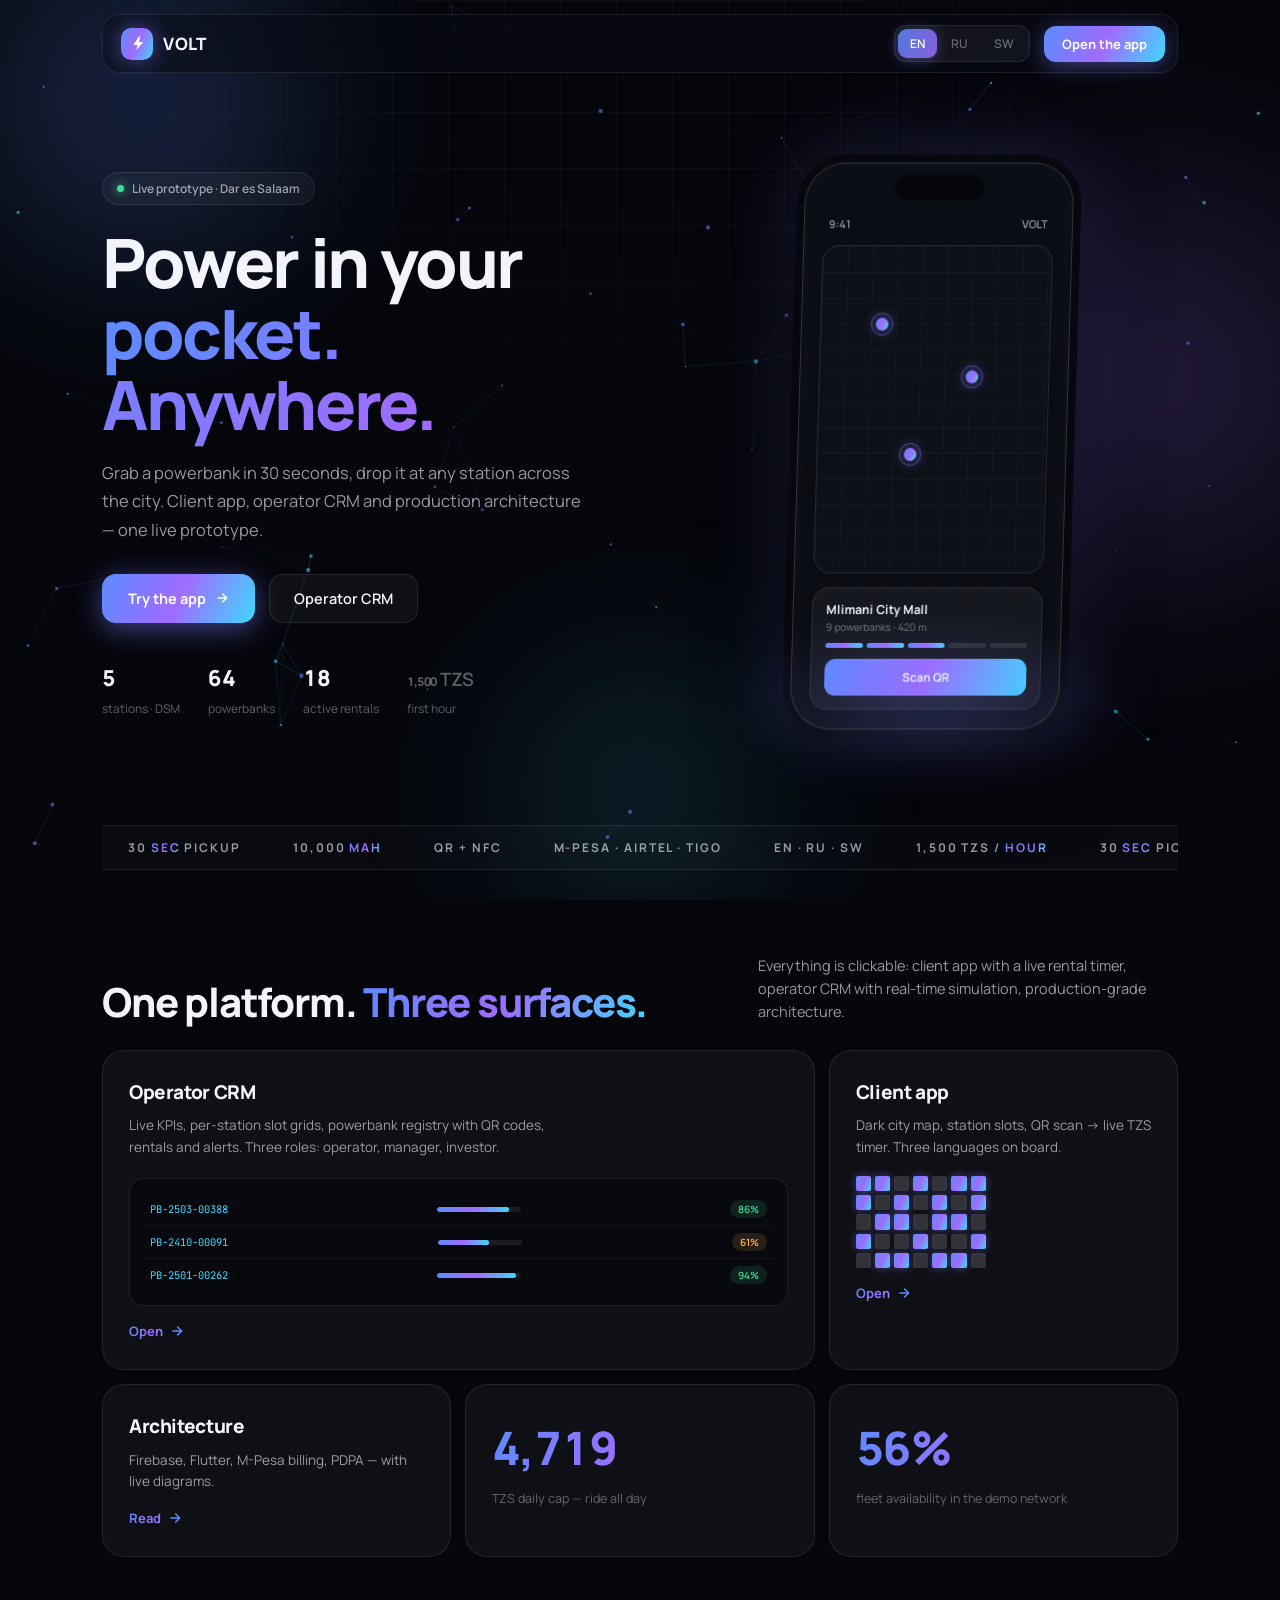
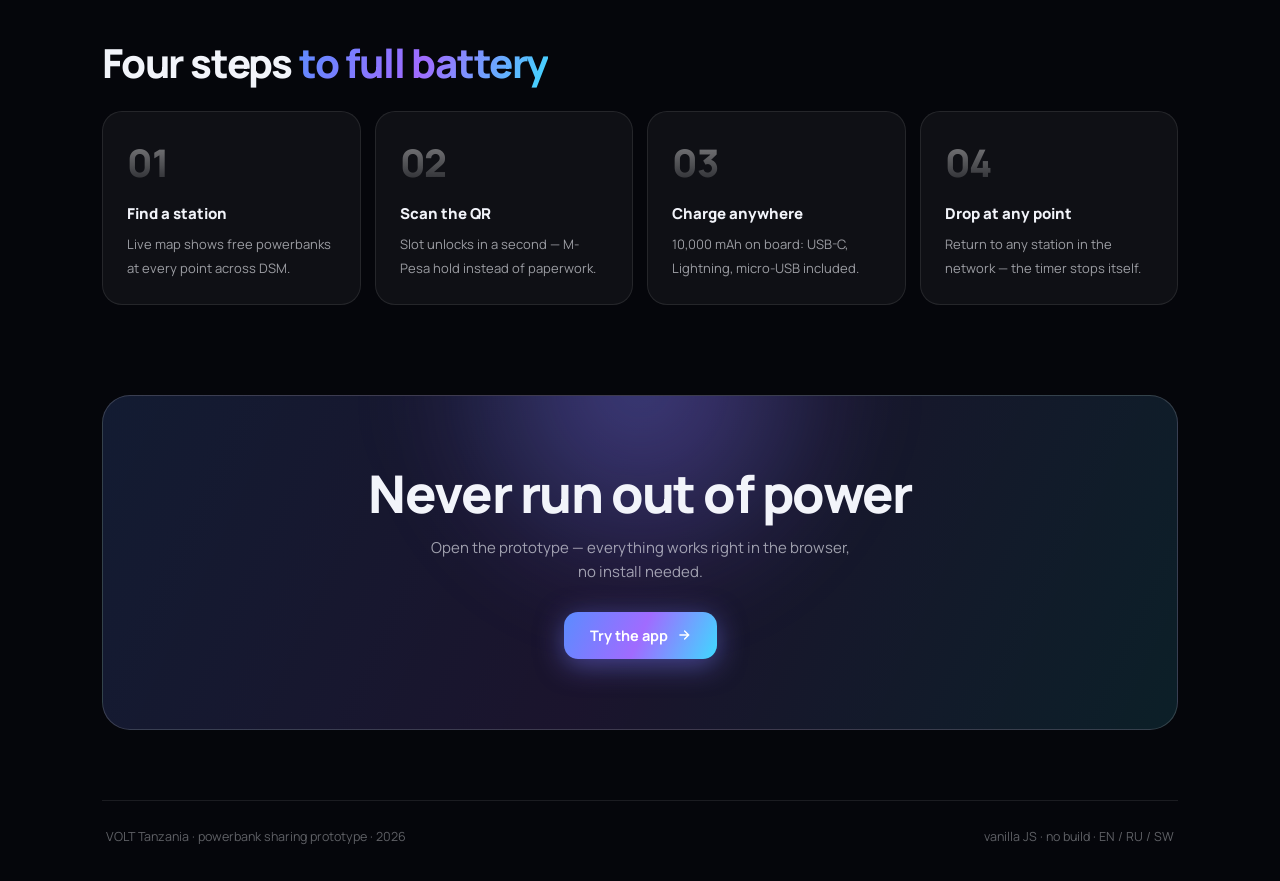
==== commit afaedbb6: "VOLT — Electric Glass: cursor-reactive energy field, tile glare, scroll charge" ====
--- a/index.html
+++ b/index.html
@@ -212,6 +212,15 @@
 /* ─── footer ─── */
 .foot{display:flex;justify-content:space-between;flex-wrap:wrap;gap:12px;margin:70px 0 0;padding:26px 4px 34px;border-top:1px solid var(--stroke);font-size:12.5px;color:var(--dim)}
 
+#fxc{position:absolute;inset:0;width:100%;height:100%}
+/* скролл-заряд */
+.charge-line{position:fixed;top:0;left:0;height:2.5px;width:0;z-index:200;background:var(--grad);box-shadow:0 0 12px rgba(122,124,255,.8)}
+/* блик за курсором на плитках */
+.tile{--mx:50%;--my:50%}
+.tile::after{content:"";position:absolute;inset:0;border-radius:inherit;z-index:-1;opacity:0;transition:opacity .3s;
+  background:radial-gradient(420px circle at var(--mx) var(--my),rgba(122,140,255,.16),transparent 55%)}
+.tile:hover::after{opacity:1}
+
 /* ─── i18n swap ─── */
 .zone{transition:opacity .14s ease,transform .14s ease}
 .zone.swap{opacity:0;transform:translateY(5px)}
@@ -239,7 +248,7 @@
 </style>
 </head>
 <body>
-<div class="fx" aria-hidden="true"><div class="orb orb-a"></div><div class="orb orb-b"></div><div class="orb orb-c"></div><div class="gridfx"></div></div>
+<div class="fx" aria-hidden="true"><div class="orb orb-a"></div><div class="orb orb-b"></div><div class="orb orb-c"></div><div class="gridfx"></div><canvas id="fxc"></canvas></div>
 
 <div class="wrap">
 
@@ -503,6 +512,63 @@
     });
     stage.addEventListener('mouseleave',function(){phone.style.transform=''});
   }
+
+  /* ── скролл-заряд ── */
+  var cl=document.createElement('div');cl.className='charge-line';document.body.appendChild(cl);
+  addEventListener('scroll',function(){
+    var h=document.documentElement;
+    cl.style.width=(h.scrollTop/(h.scrollHeight-h.clientHeight)*100)+'%';
+  },{passive:true});
+
+  /* ── блик за курсором на плитках ── */
+  document.querySelectorAll('.tile').forEach(function(t){
+    t.addEventListener('mousemove',function(e){
+      var r=t.getBoundingClientRect();
+      t.style.setProperty('--mx',(e.clientX-r.left)+'px');
+      t.style.setProperty('--my',(e.clientY-r.top)+'px');
+    });
+  });
+
+  /* ── поле энергии: частицы-созвездие за курсором ── */
+  if(!reduce){
+    var cv=document.getElementById('fxc'),cx=cv.getContext('2d'),W,H,DPR=Math.min(devicePixelRatio||1,2);
+    var mouse={x:-9e3,y:-9e3};
+    function size(){W=innerWidth;H=innerHeight;cv.width=W*DPR;cv.height=H*DPR;cx.setTransform(DPR,0,0,DPR,0,0)}
+    size();addEventListener('resize',size);
+    addEventListener('mousemove',function(e){mouse.x=e.clientX;mouse.y=e.clientY},{passive:true});
+    var N=Math.min(76,Math.round(innerWidth/19)),P=[];
+    for(var i=0;i<N;i++)P.push({x:Math.random()*innerWidth,y:Math.random()*innerHeight,
+      vx:(Math.random()-.5)*.28,vy:(Math.random()-.5)*.28,r:Math.random()*1.6+.6,
+      hue:[91,160,63][i%3]});
+    function col(p,a){return p.hue===91?'rgba(91,140,255,'+a+')':p.hue===160?'rgba(160,107,255,'+a+')':'rgba(63,217,255,'+a+')'}
+    (function loop(){
+      cx.clearRect(0,0,W,H);
+      for(var i=0;i<N;i++){
+        var p=P[i];
+        p.x+=p.vx;p.y+=p.vy;
+        if(p.x<-20)p.x=W+20;if(p.x>W+20)p.x=-20;
+        if(p.y<-20)p.y=H+20;if(p.y>H+20)p.y=-20;
+        /* лёгкое притяжение к курсору */
+        var dx=mouse.x-p.x,dy=mouse.y-p.y,d2=dx*dx+dy*dy;
+        if(d2<32400){p.x+=dx*.0035;p.y+=dy*.0035}
+        cx.beginPath();cx.arc(p.x,p.y,p.r,0,6.283);cx.fillStyle=col(p,.55);cx.fill();
+        /* связи между близкими */
+        for(var j=i+1;j<N;j++){
+          var q=P[j],ax=p.x-q.x,ay=p.y-q.y,dd=ax*ax+ay*ay;
+          if(dd<12100){
+            cx.beginPath();cx.moveTo(p.x,p.y);cx.lineTo(q.x,q.y);
+            cx.strokeStyle=col(p,(1-dd/12100)*.16);cx.lineWidth=1;cx.stroke();
+          }
+        }
+        /* нить к курсору */
+        if(d2<26000){
+          cx.beginPath();cx.moveTo(p.x,p.y);cx.lineTo(mouse.x,mouse.y);
+          cx.strokeStyle=col(p,(1-d2/26000)*.30);cx.lineWidth=1;cx.stroke();
+        }
+      }
+      requestAnimationFrame(loop);
+    })();
+  }
 })();
 </script>
 </body>
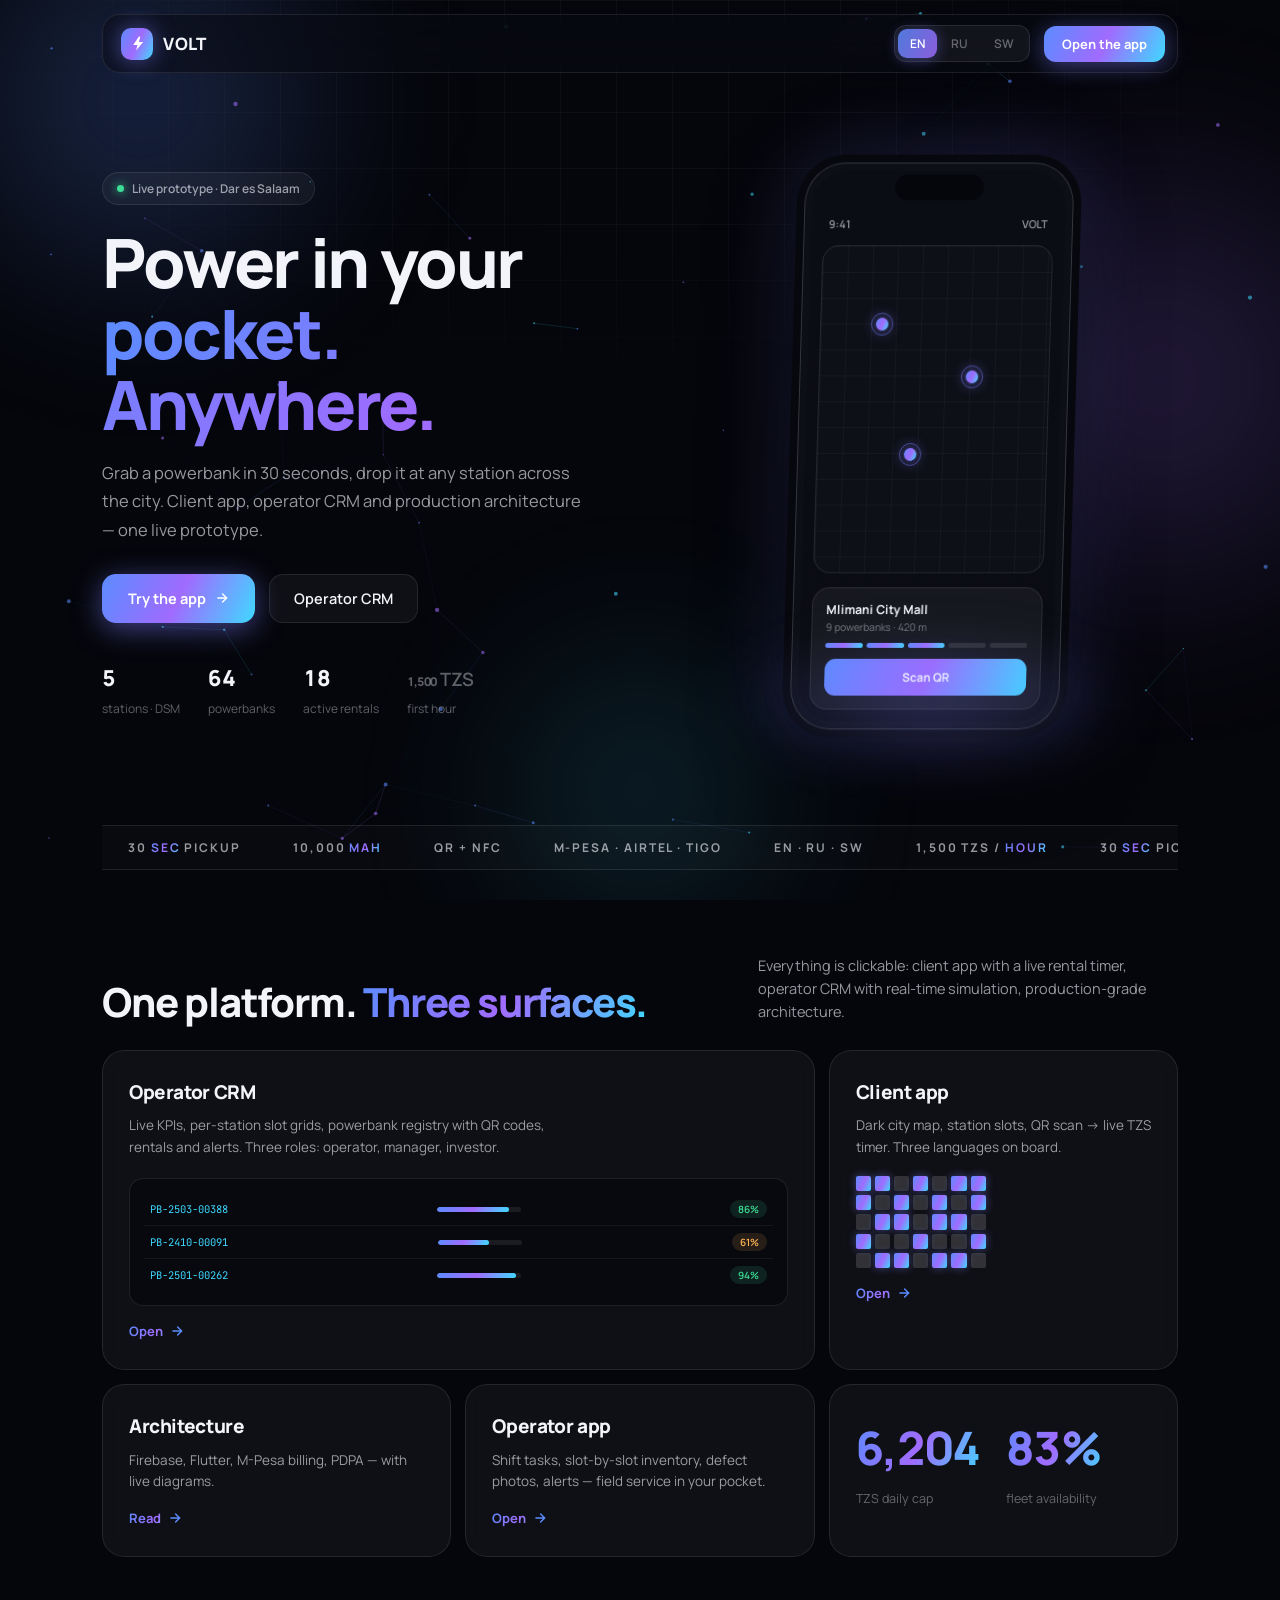
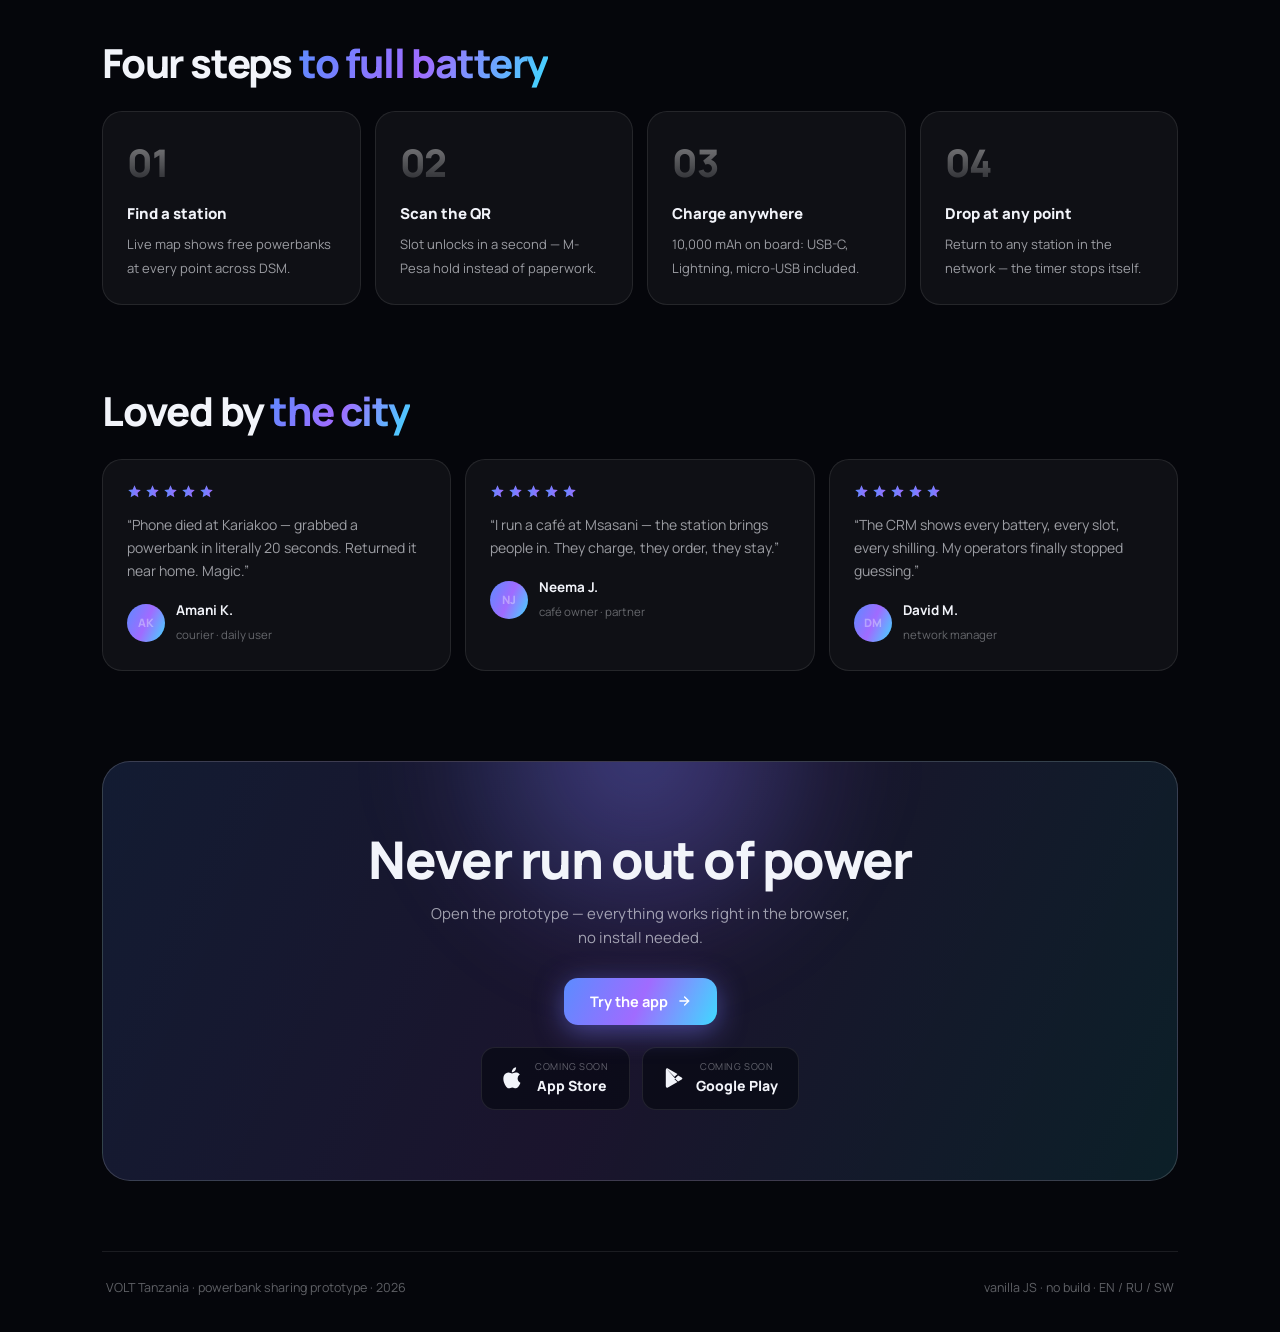
==== commit 999ca8ac: "VOLT — operator app, Cmd+K, dark map, selling blocks" ====
--- a/index.html
+++ b/index.html
@@ -198,6 +198,26 @@
   background:linear-gradient(180deg,rgba(255,255,255,.5),rgba(255,255,255,.08));-webkit-background-clip:text;background-clip:text;color:transparent;display:block;margin-bottom:14px}
 .step b{display:block;font-size:15px;font-weight:800;margin-bottom:6px}
 .step span{font-size:13px;color:var(--mid);line-height:1.55}
+
+/* ─── отзывы ─── */
+.reviews{display:grid;grid-template-columns:repeat(3,1fr);gap:14px}
+.rev{border-radius:20px;padding:24px;background:var(--glass);border:1px solid var(--stroke);opacity:0;transform:translateY(24px)}
+.rev.vis{opacity:1;transform:none;transition:.5s var(--e-out)}
+.rev-stars{display:flex;gap:3px;margin-bottom:14px}
+.rev-stars svg{width:15px;height:15px;fill:url(#starg)}
+.rev p{font-size:14px;color:var(--mid);line-height:1.65}
+.rev-who{display:flex;align-items:center;gap:11px;margin-top:18px}
+.rev-av{width:38px;height:38px;border-radius:50%;background:var(--grad);display:grid;place-items:center;font:800 13px var(--font);color:#fff}
+.rev-who b{display:block;font-size:13.5px}
+.rev-who span{font-size:11.5px;color:var(--dim)}
+/* стор-бейджи */
+.stores{display:flex;gap:12px;justify-content:center;margin-top:22px;flex-wrap:wrap}
+.store{display:flex;align-items:center;gap:11px;padding:11px 20px;border-radius:14px;background:rgba(5,6,12,.55);border:1px solid var(--stroke);text-decoration:none;color:inherit;transition:.2s}
+.store:hover{border-color:var(--stroke-hi);transform:translateY(-2px)}
+.store svg{width:22px;height:22px;fill:var(--text)}
+.store small{display:block;font-size:9.5px;color:var(--dim);letter-spacing:.06em;text-transform:uppercase}
+.store b{font-size:14px;font-weight:800}
+@media(max-width:920px){.reviews{grid-template-columns:1fr}}
 
 /* ─── финальный CTA ─── */
 .fin{position:relative;margin:90px 0 0;border-radius:28px;overflow:hidden;
@@ -348,8 +368,15 @@
       <p data-i18n="c3d">Firebase, Flutter, M-Pesa billing, PDPA — with live diagrams.</p>
       <span class="t-link"><span data-i18n="read">Read</span><svg width="14" height="14" viewBox="0 0 24 24" fill="none" stroke-width="2.4" stroke-linecap="round"><path d="M5 12h14M13 5l7 7-7 7"/></svg></span>
     </a>
-    <div class="tile t-third"><div class="stat-v"><span data-count="7000">0</span></div><div class="stat-l" data-i18n="st1">TZS daily cap — ride all day</div></div>
-    <div class="tile t-third"><div class="stat-v"><span data-count="94">0</span>%</div><div class="stat-l" data-i18n="st2">fleet availability in the demo network</div></div>
+    <a class="tile t-third" href="app-operator/index.html">
+      <h3 data-i18n="c4t">Operator app</h3>
+      <p data-i18n="c4d">Shift tasks, slot-by-slot inventory, defect photos, alerts — field service in your pocket.</p>
+      <span class="t-link"><span data-i18n="open">Open</span><svg width="14" height="14" viewBox="0 0 24 24" fill="none" stroke-width="2.4" stroke-linecap="round"><path d="M5 12h14M13 5l7 7-7 7"/></svg></span>
+    </a>
+    <div class="tile t-third"><div style="display:flex;gap:26px">
+      <div><div class="stat-v"><span data-count="7000">0</span></div><div class="stat-l" data-i18n="st1">TZS daily cap</div></div>
+      <div><div class="stat-v"><span data-count="94">0</span>%</div><div class="stat-l" data-i18n="st2">fleet availability</div></div>
+    </div></div>
   </div>
 </section>
 
@@ -365,11 +392,34 @@
   </div>
 </section>
 
+
+<section class="sec">
+  <div class="sec-head">
+    <h2><span data-i18n="rvT1">Loved by</span> <span class="gx" data-i18n="rvT2">the city</span></h2>
+  </div>
+  <svg width="0" height="0" style="position:absolute"><defs><linearGradient id="starg" x1="0" y1="0" x2="1" y2="0"><stop offset="0" stop-color="#5B8CFF"/><stop offset="1" stop-color="#A06BFF"/></linearGradient></defs></svg>
+  <div class="reviews">
+    <div class="rev"><div class="rev-stars"><svg viewBox="0 0 24 24"><path d="M12 2l3 6.6 7 .8-5.2 4.8 1.4 7-6.2-3.6L5.8 21l1.4-7L2 9.4l7-.8z"/></svg><svg viewBox="0 0 24 24"><path d="M12 2l3 6.6 7 .8-5.2 4.8 1.4 7-6.2-3.6L5.8 21l1.4-7L2 9.4l7-.8z"/></svg><svg viewBox="0 0 24 24"><path d="M12 2l3 6.6 7 .8-5.2 4.8 1.4 7-6.2-3.6L5.8 21l1.4-7L2 9.4l7-.8z"/></svg><svg viewBox="0 0 24 24"><path d="M12 2l3 6.6 7 .8-5.2 4.8 1.4 7-6.2-3.6L5.8 21l1.4-7L2 9.4l7-.8z"/></svg><svg viewBox="0 0 24 24"><path d="M12 2l3 6.6 7 .8-5.2 4.8 1.4 7-6.2-3.6L5.8 21l1.4-7L2 9.4l7-.8z"/></svg></div>
+      <p data-i18n="rv1">"Phone died at Kariakoo — grabbed a powerbank in literally 20 seconds. Returned it near home. Magic."</p>
+      <div class="rev-who"><span class="rev-av">AK</span><div><b>Amani K.</b><span data-i18n="rvr1">courier · daily user</span></div></div></div>
+    <div class="rev"><div class="rev-stars"><svg viewBox="0 0 24 24"><path d="M12 2l3 6.6 7 .8-5.2 4.8 1.4 7-6.2-3.6L5.8 21l1.4-7L2 9.4l7-.8z"/></svg><svg viewBox="0 0 24 24"><path d="M12 2l3 6.6 7 .8-5.2 4.8 1.4 7-6.2-3.6L5.8 21l1.4-7L2 9.4l7-.8z"/></svg><svg viewBox="0 0 24 24"><path d="M12 2l3 6.6 7 .8-5.2 4.8 1.4 7-6.2-3.6L5.8 21l1.4-7L2 9.4l7-.8z"/></svg><svg viewBox="0 0 24 24"><path d="M12 2l3 6.6 7 .8-5.2 4.8 1.4 7-6.2-3.6L5.8 21l1.4-7L2 9.4l7-.8z"/></svg><svg viewBox="0 0 24 24"><path d="M12 2l3 6.6 7 .8-5.2 4.8 1.4 7-6.2-3.6L5.8 21l1.4-7L2 9.4l7-.8z"/></svg></div>
+      <p data-i18n="rv2">"I run a café at Msasani — the station brings people in. They charge, they order, they stay."</p>
+      <div class="rev-who"><span class="rev-av">NJ</span><div><b>Neema J.</b><span data-i18n="rvr2">café owner · partner</span></div></div></div>
+    <div class="rev"><div class="rev-stars"><svg viewBox="0 0 24 24"><path d="M12 2l3 6.6 7 .8-5.2 4.8 1.4 7-6.2-3.6L5.8 21l1.4-7L2 9.4l7-.8z"/></svg><svg viewBox="0 0 24 24"><path d="M12 2l3 6.6 7 .8-5.2 4.8 1.4 7-6.2-3.6L5.8 21l1.4-7L2 9.4l7-.8z"/></svg><svg viewBox="0 0 24 24"><path d="M12 2l3 6.6 7 .8-5.2 4.8 1.4 7-6.2-3.6L5.8 21l1.4-7L2 9.4l7-.8z"/></svg><svg viewBox="0 0 24 24"><path d="M12 2l3 6.6 7 .8-5.2 4.8 1.4 7-6.2-3.6L5.8 21l1.4-7L2 9.4l7-.8z"/></svg><svg viewBox="0 0 24 24"><path d="M12 2l3 6.6 7 .8-5.2 4.8 1.4 7-6.2-3.6L5.8 21l1.4-7L2 9.4l7-.8z"/></svg></div>
+      <p data-i18n="rv3">"The CRM shows every battery, every slot, every shilling. My operators finally stopped guessing."</p>
+      <div class="rev-who"><span class="rev-av">DM</span><div><b>David M.</b><span data-i18n="rvr3">network manager</span></div></div></div>
+  </div>
+</section>
+
 <section class="fin">
   <h2 data-i18n="f1">Never run out of power</h2>
   <p data-i18n="f2">Open the prototype — everything works right in the browser, no install needed.</p>
   <a class="btn-g" href="app-mobile/index.html"><span data-i18n="cta1">Try the app</span>
     <svg width="14" height="14" viewBox="0 0 24 24" fill="none" stroke="currentColor" stroke-width="2.4" stroke-linecap="round"><path d="M5 12h14M13 5l7 7-7 7"/></svg></a>
+  <div class="stores">
+    <a class="store" href="app-mobile/index.html"><svg viewBox="0 0 24 24"><path d="M17.05 12.54c-.03-2.89 2.36-4.27 2.47-4.34-1.35-1.97-3.45-2.24-4.19-2.27-1.78-.18-3.48 1.05-4.38 1.05-.9 0-2.3-1.02-3.78-1-1.95.03-3.74 1.13-4.74 2.87-2.02 3.5-.52 8.68 1.45 11.52.96 1.39 2.11 2.95 3.62 2.89 1.45-.06 2-.94 3.75-.94s2.25.94 3.78.91c1.56-.03 2.55-1.42 3.5-2.82 1.1-1.62 1.55-3.19 1.58-3.27-.04-.02-3.03-1.16-3.06-4.6zM14.16 4.04c.8-.97 1.34-2.32 1.19-3.66-1.15.05-2.55.77-3.38 1.74-.74.85-1.39 2.23-1.22 3.54 1.29.1 2.6-.65 3.41-1.62z"/></svg><span><small data-i18n="soon">coming soon</small><b>App Store</b></span></a>
+    <a class="store" href="app-mobile/index.html"><svg viewBox="0 0 24 24"><path d="M3.6 1.8c-.35.37-.55.94-.55 1.68v17.07c0 .74.2 1.31.56 1.67l.09.08L13.26 12.7v-.21L3.69 1.72l-.09.08zm12.86 14.1l-3.2-3.2v-.21l3.2-3.2.07.04 3.79 2.15c1.08.61 1.08 1.62 0 2.24l-3.79 2.15-.07.03zm-3.95-2.66L3.69 22.3c.36.38 1 .42 1.64.06l10.46-5.95-3.28-3.17zm0-2.48l3.28-3.17L5.33 1.64c-.64-.36-1.28-.32-1.64.06l8.82 8.99z"/></svg><span><small data-i18n="soon">coming soon</small><b>Google Play</b></span></a>
+  </div>
 </section>
 
 <footer class="foot">
@@ -395,14 +445,15 @@
     c1t:"Client app",c1d:"Dark city map, station slots, QR scan → live TZS timer. Three languages on board.",
     c2t:"Operator CRM",c2d:"Live KPIs, per-station slot grids, powerbank registry with QR codes, rentals and alerts. Three roles: operator, manager, investor.",
     c3t:"Architecture",c3d:"Firebase, Flutter, M-Pesa billing, PDPA — with live diagrams.",
-    open:"Open",read:"Read",
-    st1:"TZS daily cap — ride all day",st2:"fleet availability in the demo network",
+    open:"Open",read:"Read",c4t:"Operator app",c4d:"Shift tasks, slot-by-slot inventory, defect photos, alerts — field service in your pocket.",
+    st1:"TZS daily cap",st2:"fleet availability",
     hw1:"Four steps",hw2:"to full battery",
     w1t:"Find a station",w1d:"Live map shows free powerbanks at every point across DSM.",
     w2t:"Scan the QR",w2d:"Slot unlocks in a second — M-Pesa hold instead of paperwork.",
     w3t:"Charge anywhere",w3d:"10,000 mAh on board: USB-C, Lightning, micro-USB included.",
     w4t:"Drop at any point",w4d:"Return to any station in the network — the timer stops itself.",
     f1:"Never run out of power",f2:"Open the prototype — everything works right in the browser, no install needed.",
+    rvT1:"Loved by",rvT2:"the city",rv1:"“Phone died at Kariakoo — grabbed a powerbank in literally 20 seconds. Returned it near home. Magic.”",rv2:"“I run a café at Msasani — the station brings people in. They charge, they order, they stay.”",rv3:"“The CRM shows every battery, every slot, every shilling. My operators finally stopped guessing.”",rvr1:"courier · daily user",rvr2:"café owner · partner",rvr3:"network manager",soon:"coming soon",
     ft1:"VOLT Tanzania · powerbank sharing prototype · 2026",ft2:"vanilla JS · no build · EN / RU / SW"},
   ru:{navCta:"Открыть приложение",chip:"Живой прототип · Дар-эс-Салам",
     h1a:"Заряд в кармане.",h1b:"В любой точке города.",
@@ -415,14 +466,15 @@
     c1t:"Клиентское приложение",c1d:"Тёмная карта города, слоты станций, скан QR → живой таймер в TZS. Три языка на борту.",
     c2t:"CRM оператора",c2d:"Живые KPI, слот-гриды станций, реестр повербанков с QR-кодами, аренды и алерты. Три роли: оператор, менеджер, инвестор.",
     c3t:"Архитектура",c3d:"Firebase, Flutter, биллинг M-Pesa, PDPA — с живыми диаграммами.",
-    open:"Открыть",read:"Читать",
-    st1:"TZS — кап в сутки, пользуйся весь день",st2:"доступность флота в демо-сети",
+    open:"Открыть",read:"Читать",c4t:"Приложение оператора",c4d:"Задачи смены, инвентаризация по слотам, фото дефектов, алерты — полевой сервис в кармане.",
+    st1:"TZS — кап в сутки",st2:"доступность флота",
     hw1:"Четыре шага",hw2:"до полной зарядки",
     w1t:"Найди станцию",w1d:"Живая карта показывает свободные повербанки в каждой точке DSM.",
     w2t:"Сканируй QR",w2d:"Слот открывается за секунду — холд M-Pesa вместо бумажек.",
     w3t:"Заряжайся где угодно",w3d:"10 000 мА·ч на борту: USB-C, Lightning, micro-USB в комплекте.",
     w4t:"Верни в любой точке",w4d:"Сдай на любой станции сети — таймер остановится сам.",
     f1:"Заряд не закончится никогда",f2:"Открой прототип — всё работает прямо в браузере, без установки.",
+    rvT1:"Город уже",rvT2:"заряжается",rv1:"«Телефон сел на Кариаку — взял повербанк буквально за 20 секунд. Вернул у дома. Магия.»",rv2:"«У меня кафе в Мсасани — станция приводит людей. Заряжаются, заказывают, остаются.»",rv3:"«CRM показывает каждую батарею, каждый слот, каждый шиллинг. Операторы перестали гадать.»",rvr1:"курьер · каждый день",rvr2:"владелица кафе · партнёр",rvr3:"менеджер сети",soon:"скоро",
     ft1:"VOLT Танзания · прототип шеринга повербанков · 2026",ft2:"vanilla JS · без сборки · EN / RU / SW"},
   sw:{navCta:"Fungua programu",chip:"Prototip hai · Dar es Salaam",
     h1a:"Nguvu mfukoni.",h1b:"Popote mjini.",
@@ -435,14 +487,15 @@
     c1t:"Programu ya mteja",c1d:"Ramani ya jiji ya giza, sloti za vituo, skani QR → kipima muda hai cha TZS. Lugha tatu.",
     c2t:"CRM ya opereta",c2d:"KPI hai, gridi za sloti, rejista ya betri na misimbo ya QR, ukodishaji na tahadhari. Majukumu matatu.",
     c3t:"Usanifu",c3d:"Firebase, Flutter, malipo ya M-Pesa, PDPA — na michoro hai.",
-    open:"Fungua",read:"Soma",
-    st1:"TZS — kiwango cha siku, tumia siku nzima",st2:"upatikanaji wa betri katika mtandao wa demo",
+    open:"Fungua",read:"Soma",c4t:"Programu ya opereta",c4d:"Kazi za zamu, ukaguzi wa sloti, picha za kasoro, tahadhari — huduma ya uwandani mfukoni.",
+    st1:"TZS — kiwango cha siku",st2:"upatikanaji wa betri",
     hw1:"Hatua nne",hw2:"hadi chaji kamili",
     w1t:"Tafuta kituo",w1d:"Ramani hai inaonyesha betri zilizopo kila kona ya DSM.",
     w2t:"Skani QR",w2d:"Sloti inafunguka kwa sekunde — M-Pesa hold badala ya makaratasi.",
     w3t:"Chaji popote",w3d:"mAh 10,000: USB-C, Lightning, micro-USB zimo ndani.",
     w4t:"Rudisha popote",w4d:"Rudisha kwenye kituo chochote — kipima muda kinasimama chenyewe.",
     f1:"Nguvu haitaisha kamwe",f2:"Fungua prototip — kila kitu kinafanya kazi kwenye kivinjari, bila usakinishaji.",
+    rvT1:"Jiji tayari",rvT2:"linachaji",rv1:"«Simu ilizima Kariakoo — nilichukua powerbank kwa sekunde 20. Nikairudisha karibu na nyumbani. Uchawi.»",rv2:"«Nina mkahawa Msasani — kituo kinaleta watu. Wanachaji, wanaagiza, wanabaki.»",rv3:"«CRM inaonyesha kila betri, kila sloti, kila shilingi. Waendeshaji wameacha kubahatisha.»",rvr1:"tarishi · kila siku",rvr2:"mmiliki wa mkahawa",rvr3:"meneja wa mtandao",soon:"inakuja hivi karibuni",
     ft1:"VOLT Tanzania · prototip ya kushiriki powerbank · 2026",ft2:"vanilla JS · bila build · EN / RU / SW"}};
 
   var zones=[document.getElementById('zone'),document.getElementById('zone2')];
@@ -500,7 +553,7 @@
       },reduce?0:d);
     });
   },{threshold:.2});
-  document.querySelectorAll('.tile,.step').forEach(function(el){io.observe(el)});
+  document.querySelectorAll('.tile,.step,.rev').forEach(function(el){io.observe(el)});
 
   /* ── параллакс-наклон телефона за мышью ── */
   var stage=document.getElementById('stage'),phone=document.getElementById('phone');
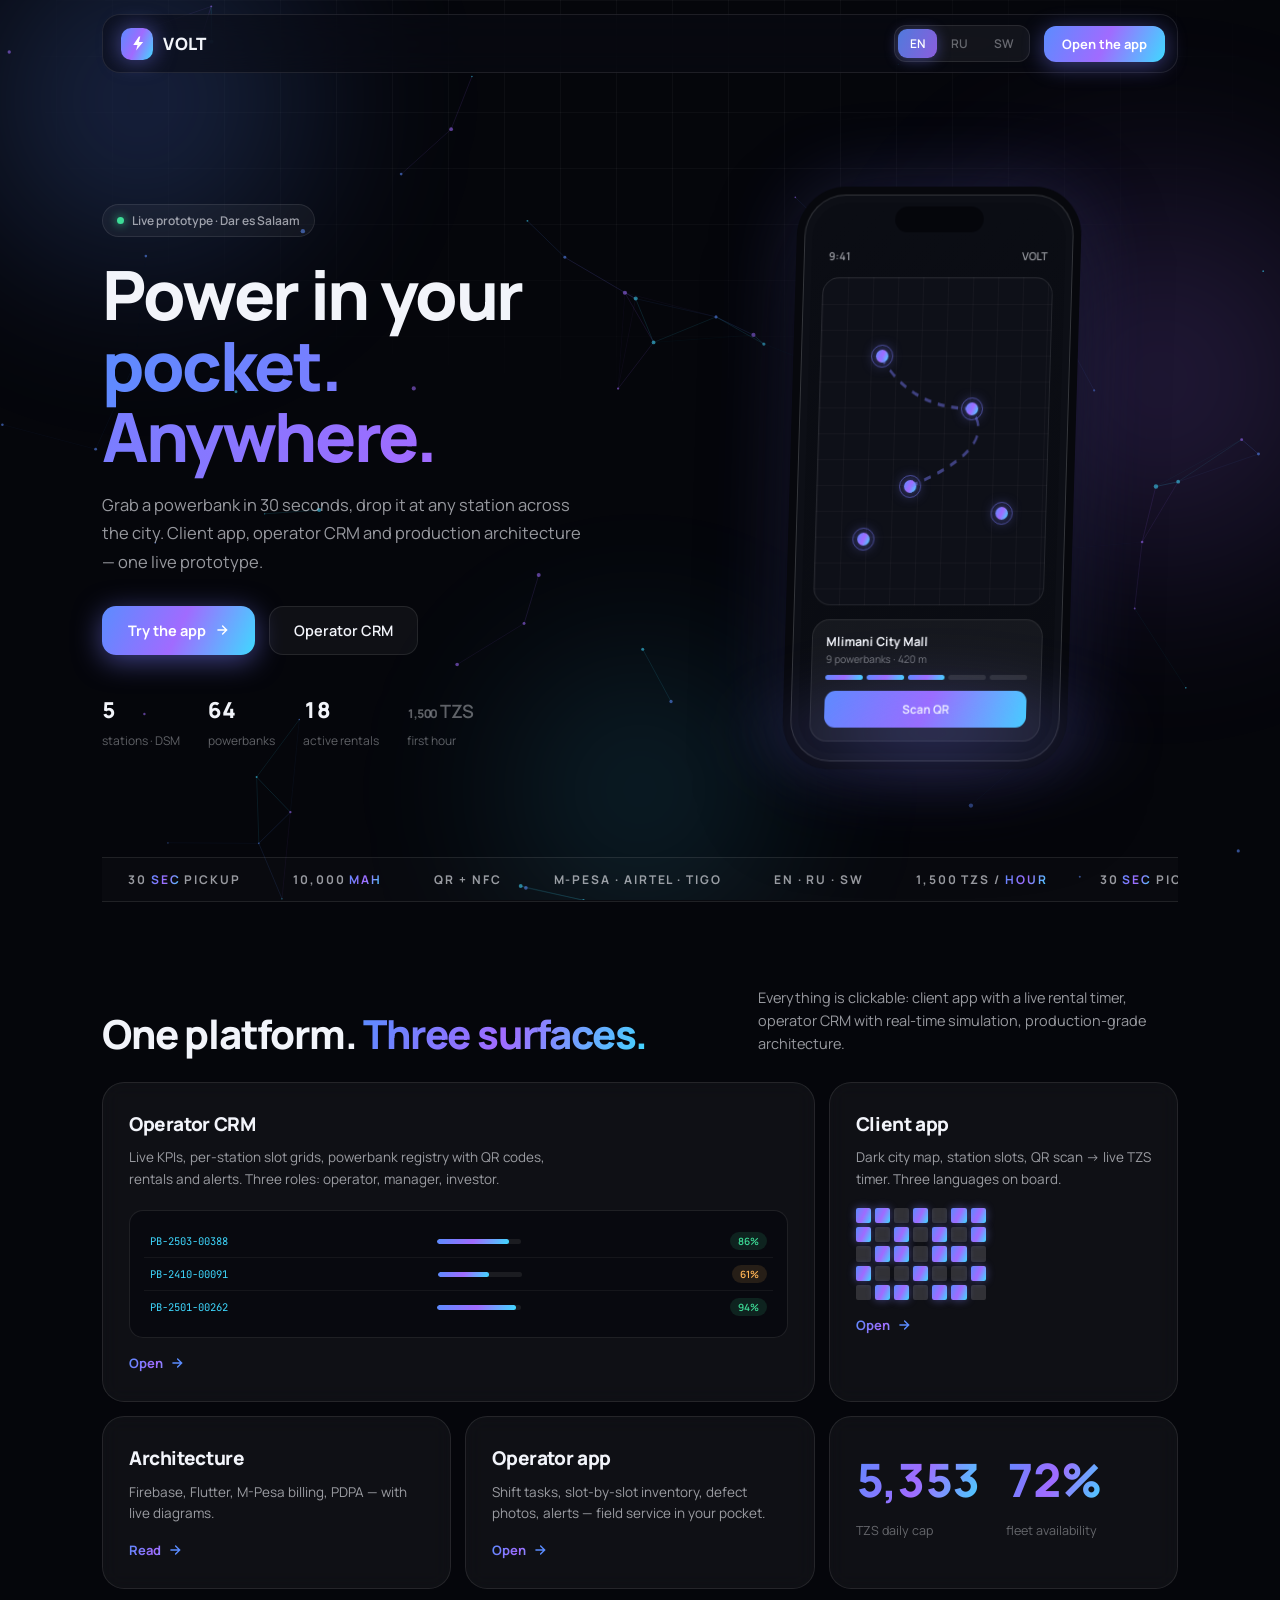
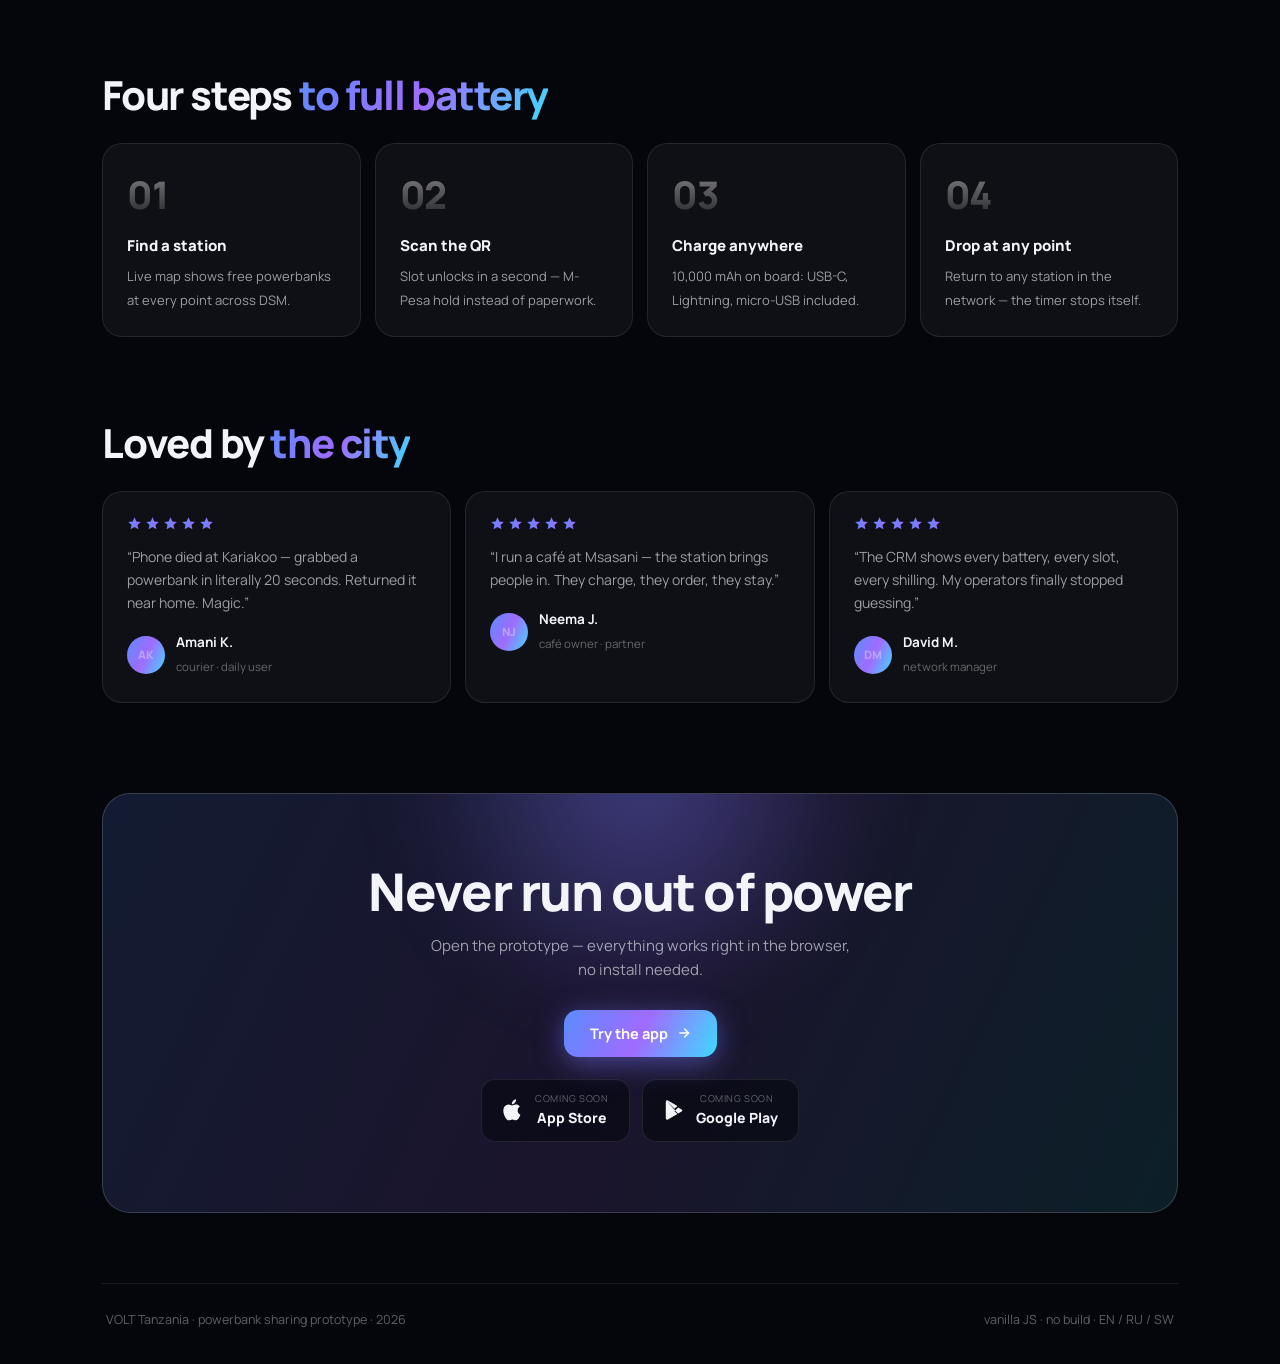
==== commit fd7e97a9: "VOLT — CRM v2 structure (landing-language), polish" ====
--- a/index.html
+++ b/index.html
@@ -72,7 +72,7 @@
 .nav-cta:hover{transform:translateY(-1px);box-shadow:0 8px 30px rgba(122,124,255,.6)}
 
 /* ─── hero ─── */
-.hero{display:grid;grid-template-columns:1.05fr .95fr;gap:40px;align-items:center;padding:88px 0 64px;min-height:78vh}
+.hero{display:grid;grid-template-columns:1.05fr .95fr;gap:40px;align-items:center;padding:120px 0 64px;min-height:78vh}
 .chip{
   display:inline-flex;align-items:center;gap:8px;
   padding:7px 14px;border-radius:999px;
@@ -313,6 +313,9 @@
             <span class="pin" style="left:24%;top:22%"></span>
             <span class="pin" style="left:64%;top:38%;animation-delay:.4s"></span>
             <span class="pin" style="left:38%;top:62%;animation-delay:.8s"></span>
+            <span class="pin" style="left:78%;top:70%;animation-delay:1.2s"></span>
+            <span class="pin" style="left:18%;top:78%;animation-delay:1.6s"></span>
+            <svg style="position:absolute;inset:0;width:100%;height:100%" viewBox="0 0 100 100" preserveAspectRatio="none"><path d="M26 24 Q40 40 66 40 Q80 52 40 64" fill="none" stroke="rgba(122,124,255,.45)" stroke-width="1" stroke-dasharray="3 3"/></svg>
           </div>
           <div class="scr-sheet">
             <div class="ssh-t">Mlimani City Mall</div>
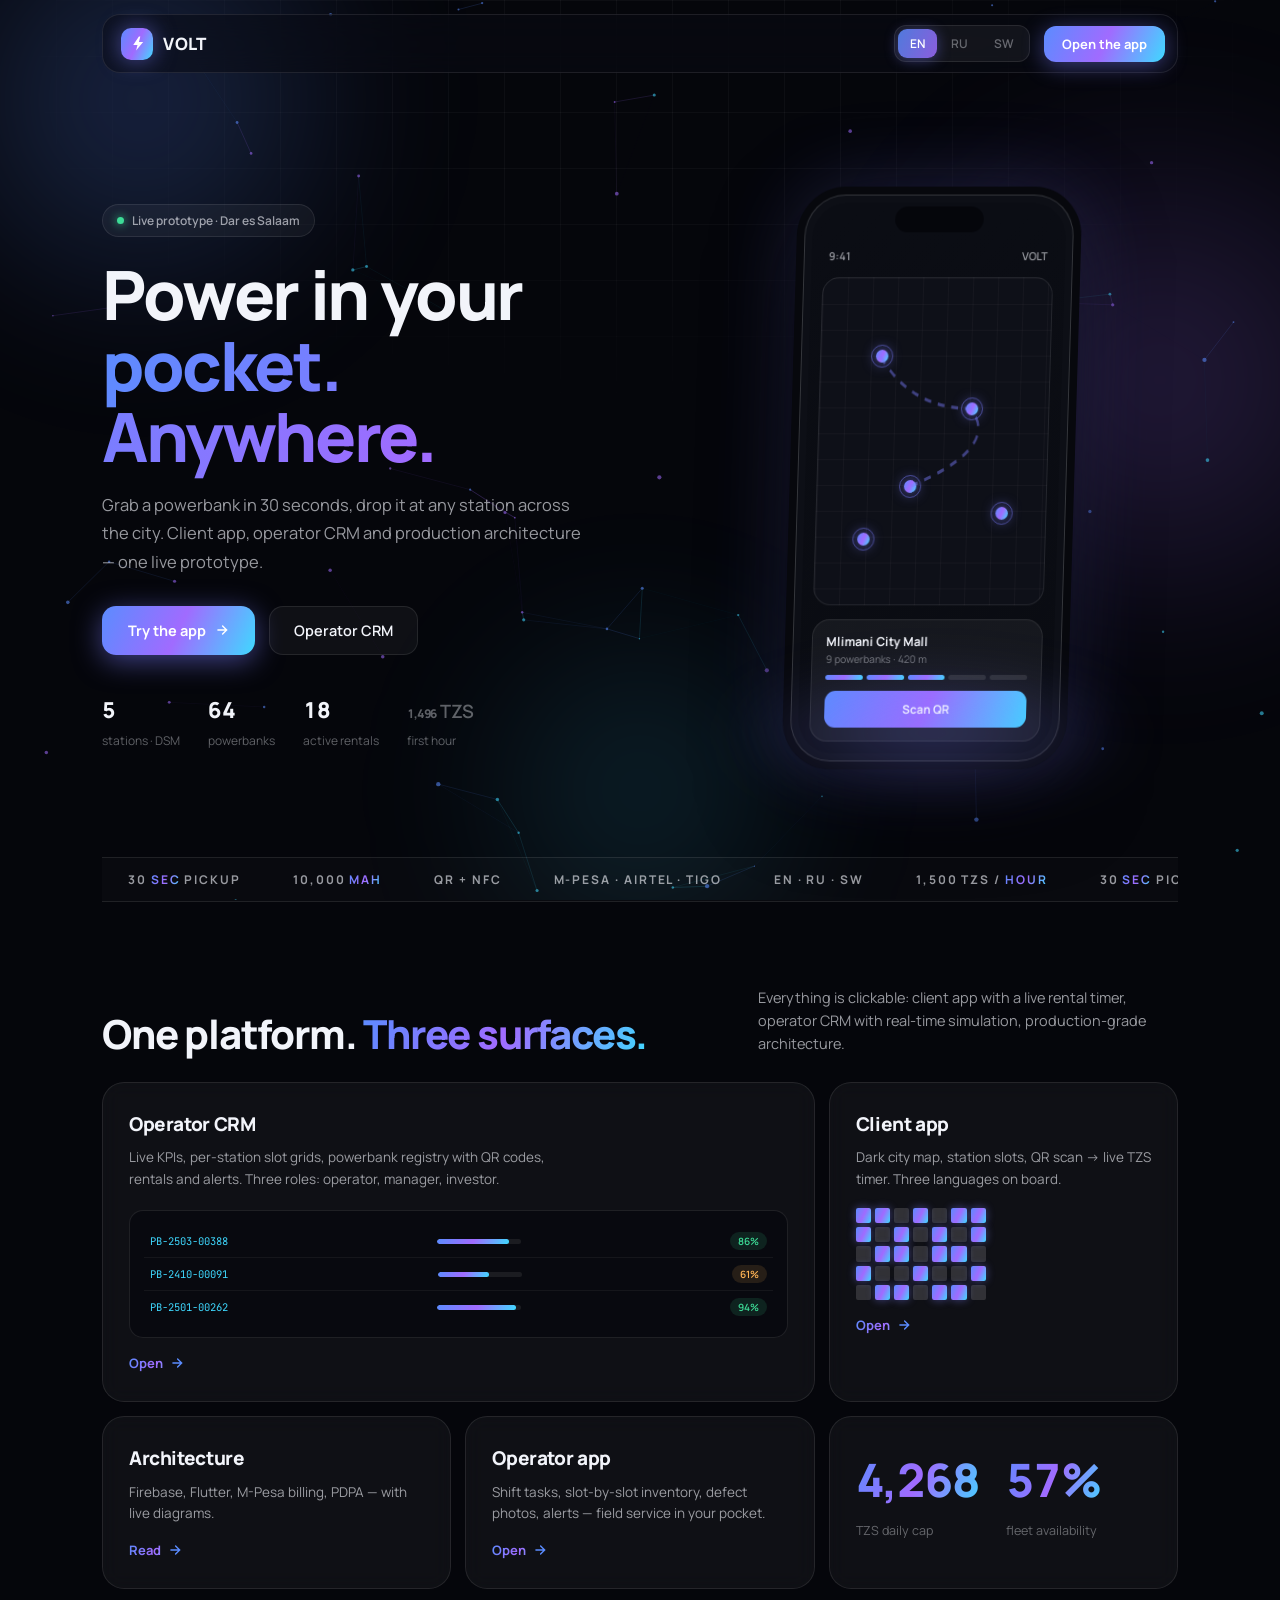
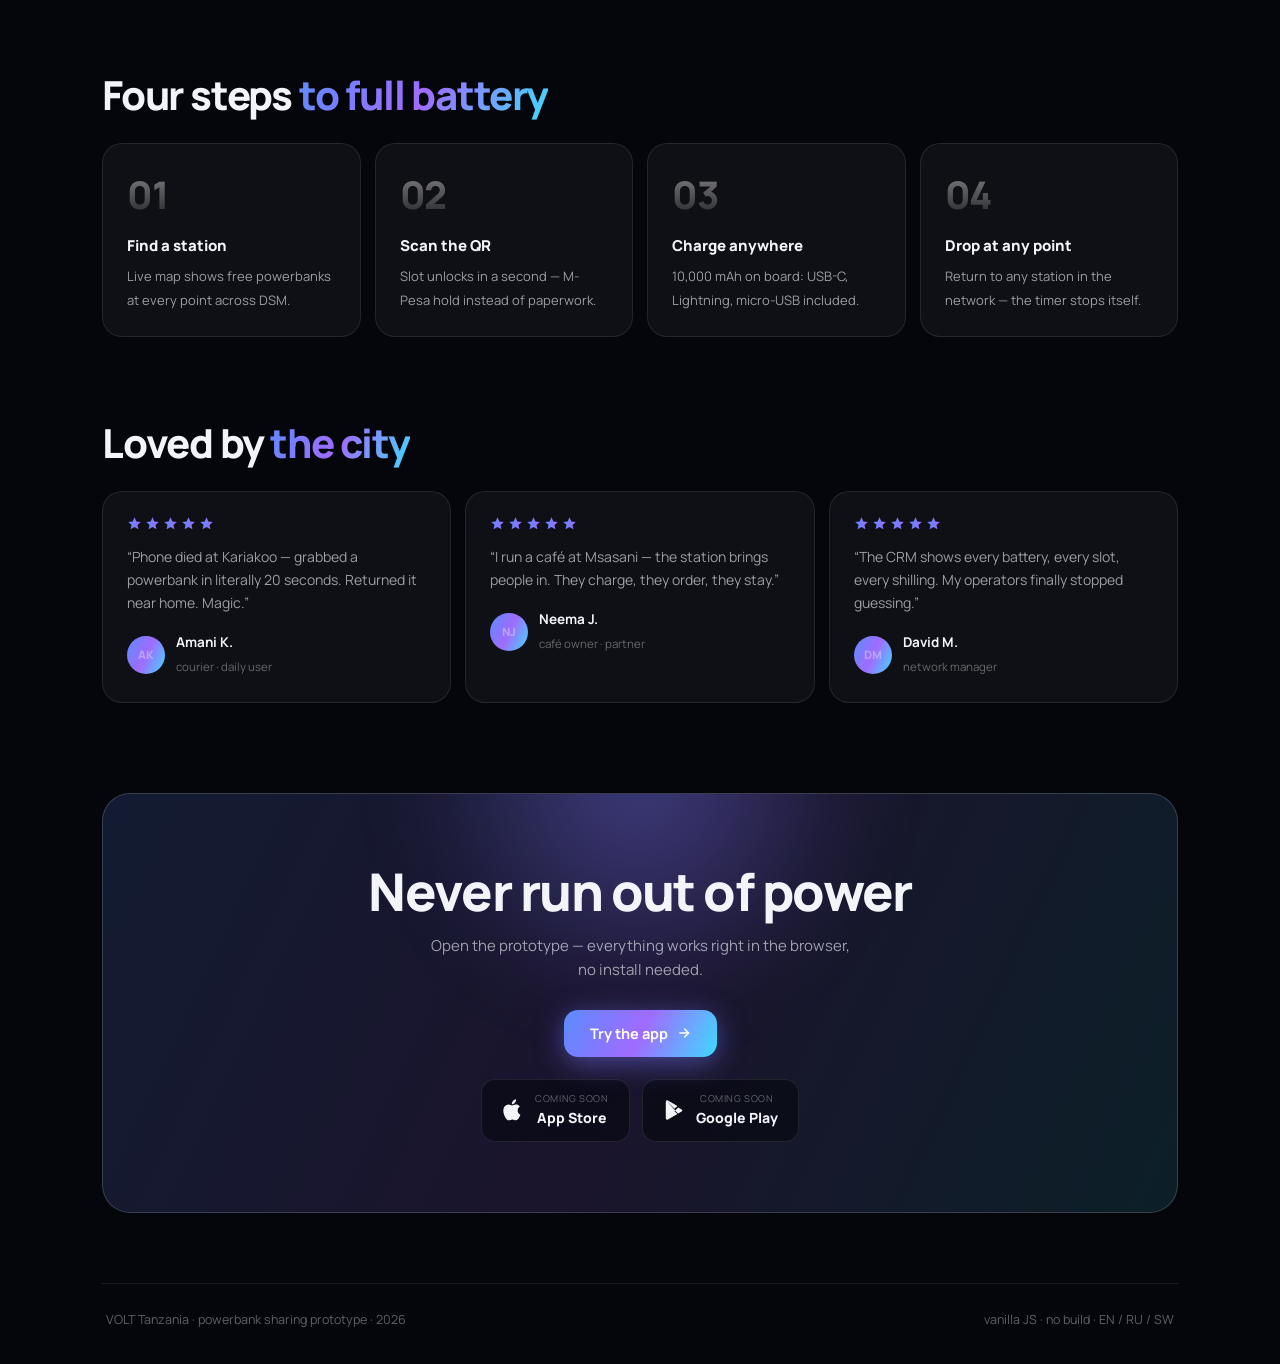
==== commit fb8d84d3: "VOLT — boot splash intro, app polish" ====
--- a/index.html
+++ b/index.html
@@ -241,6 +241,15 @@
   background:radial-gradient(420px circle at var(--mx) var(--my),rgba(122,140,255,.16),transparent 55%)}
 .tile:hover::after{opacity:1}
 
+/* ─── boot splash ─── */
+.boot{position:fixed;inset:0;z-index:500;background:#05060B;display:grid;place-items:center;animation:bootOut .45s ease 1.25s forwards}
+.boot-bolt{filter:drop-shadow(0 0 30px rgba(122,124,255,.7));animation:bootPop .5s var(--e-spring)}
+.boot-fill{transform:translateY(24px);animation:bootCharge .9s ease .1s forwards}
+@keyframes bootCharge{to{transform:translateY(0)}}
+@keyframes bootPop{from{transform:scale(.6);opacity:0}to{transform:scale(1);opacity:1}}
+@keyframes bootOut{to{opacity:0;visibility:hidden}}
+.boot.skip{display:none}
+
 /* ─── i18n swap ─── */
 .zone{transition:opacity .14s ease,transform .14s ease}
 .zone.swap{opacity:0;transform:translateY(5px)}
@@ -268,6 +277,17 @@
 </style>
 </head>
 <body>
+<div class="boot" id="boot" aria-hidden="true">
+  <div class="boot-bolt">
+    <svg viewBox="0 0 24 24" width="74" height="74">
+      <defs><linearGradient id="bg1" x1="0" y1="1" x2="0" y2="0">
+        <stop offset="0%" stop-color="#5B8CFF"/><stop offset="50%" stop-color="#A06BFF"/><stop offset="100%" stop-color="#3FD9FF"/>
+      </linearGradient><clipPath id="boltclip"><path d="M14 2L6 14h6l-2 8 10-12h-6l2-8z"/></clipPath></defs>
+      <path d="M14 2L6 14h6l-2 8 10-12h-6l2-8z" fill="none" stroke="rgba(255,255,255,.18)" stroke-width=".8"/>
+      <rect class="boot-fill" x="0" y="0" width="24" height="24" fill="url(#bg1)" clip-path="url(#boltclip)"/>
+    </svg>
+  </div>
+</div>
 <div class="fx" aria-hidden="true"><div class="orb orb-a"></div><div class="orb orb-b"></div><div class="orb orb-c"></div><div class="gridfx"></div><canvas id="fxc"></canvas></div>
 
 <div class="wrap">
@@ -526,6 +546,11 @@
   document.querySelectorAll('[data-setlang]').forEach(function(b){
     b.addEventListener('click',function(){setLang(b.getAttribute('data-setlang'))});
   });
+  var boot=document.getElementById('boot');
+  try{
+    if((window.matchMedia&&window.matchMedia('(prefers-reduced-motion: reduce)').matches)||sessionStorage.getItem('volt_boot')){boot.classList.add('skip');}
+    else sessionStorage.setItem('volt_boot','1');
+  }catch(e){}
   var saved;try{saved=localStorage.getItem('volt_landing_lang')}catch(e){}
   var nav=(navigator.language||'en').slice(0,2);
   setLang(saved||(L[nav]?nav:'en'));booted=true;
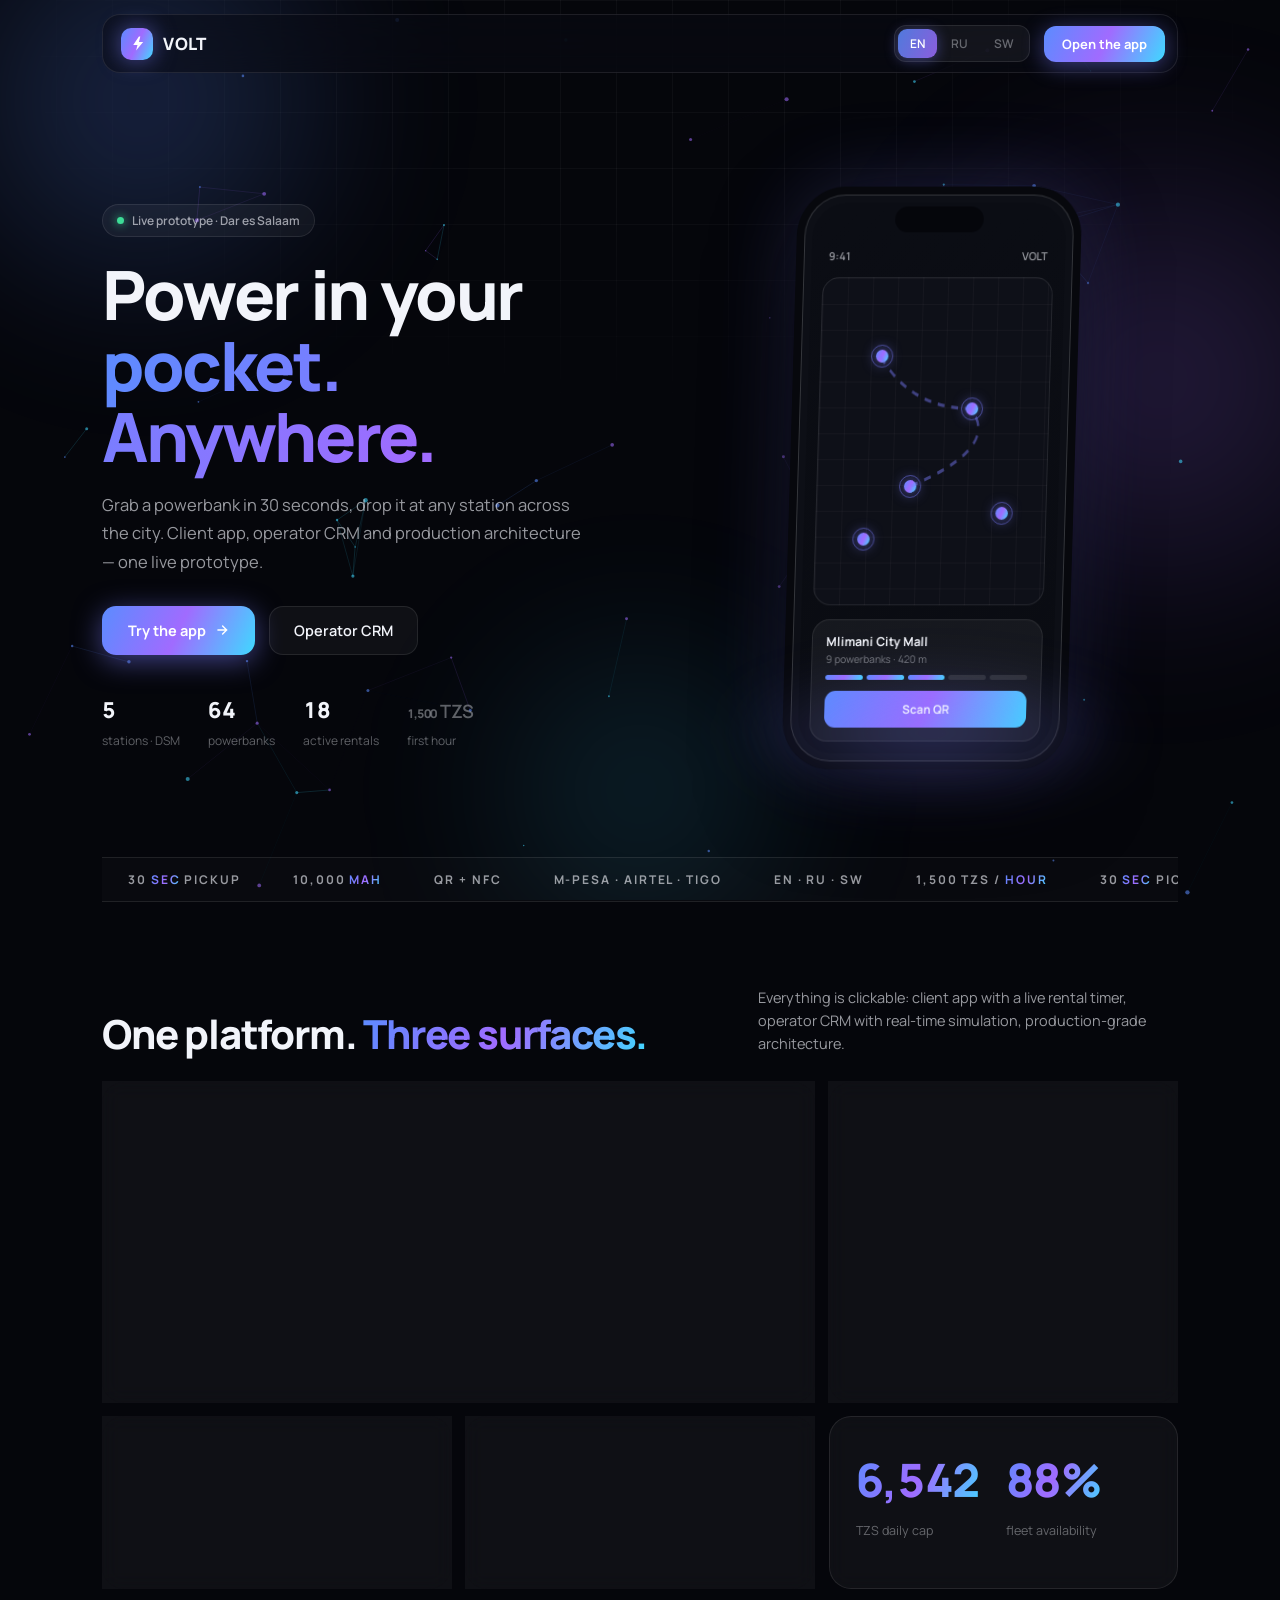
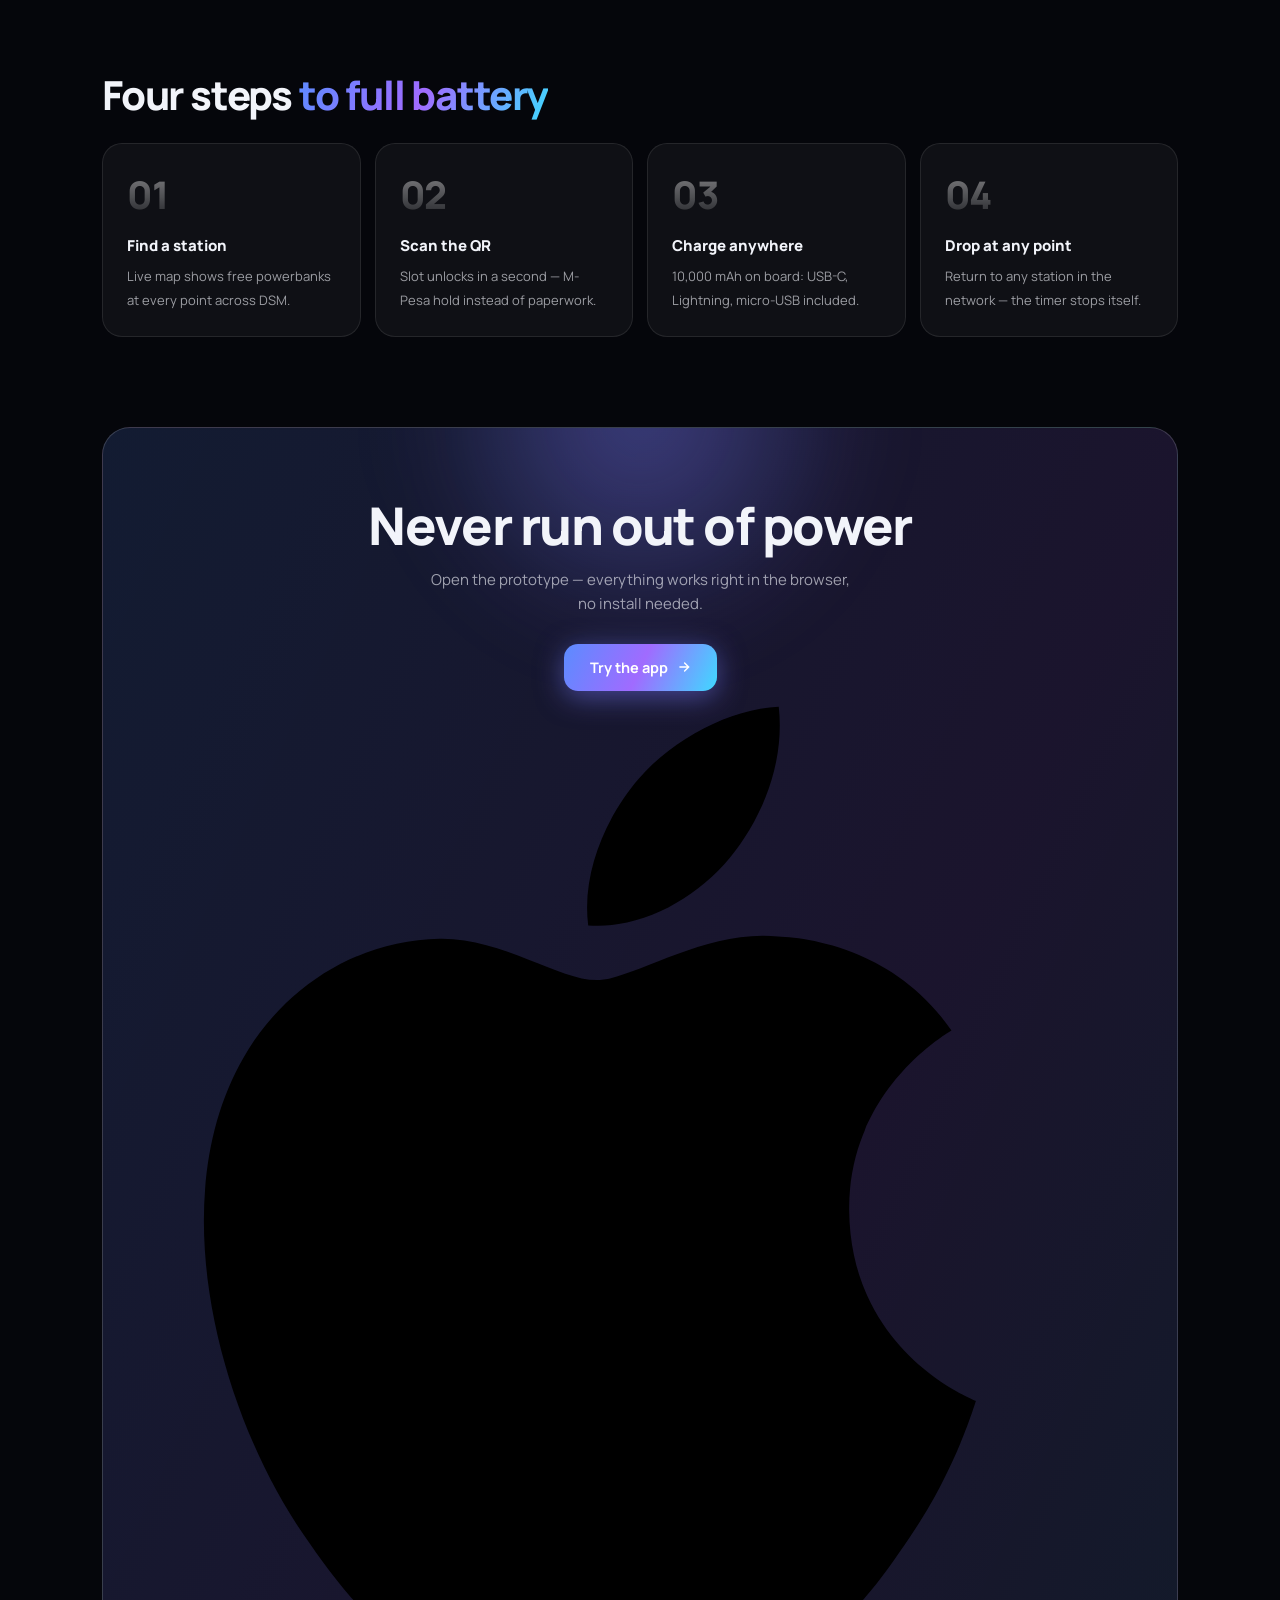
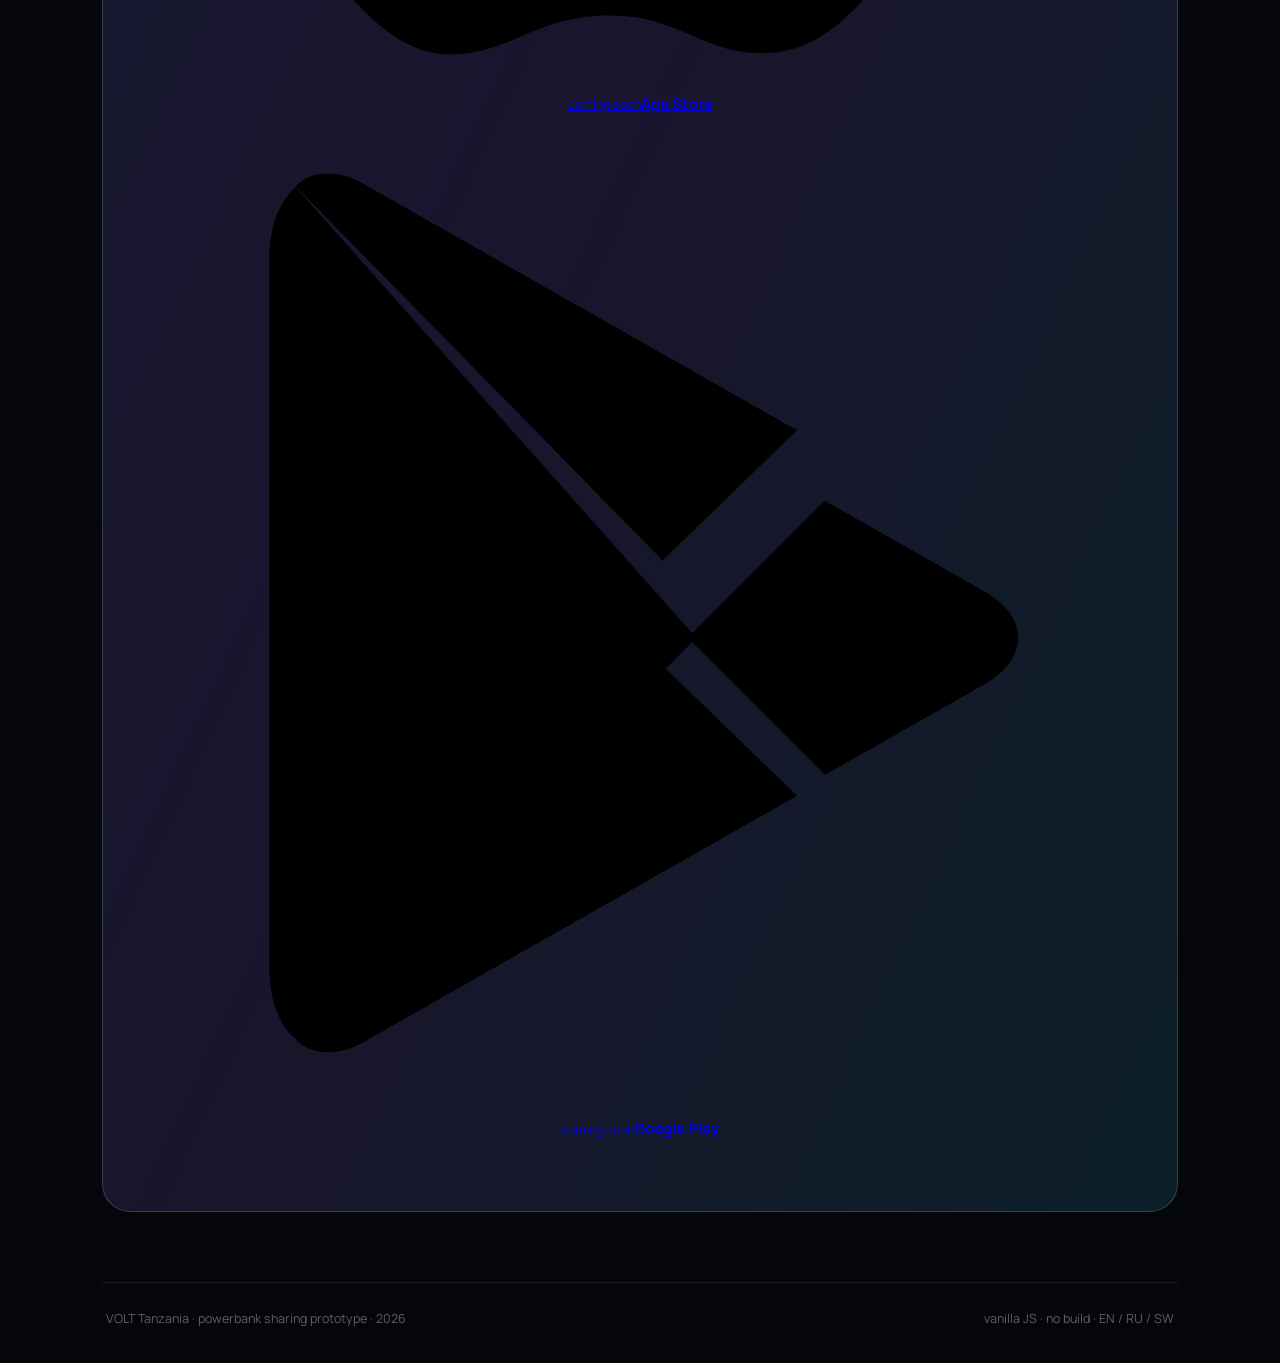
==== commit f4d6fde4: "VOLT — CRM scroll fix, reviews removed" ====
--- a/index.html
+++ b/index.html
@@ -199,25 +199,6 @@
 .step b{display:block;font-size:15px;font-weight:800;margin-bottom:6px}
 .step span{font-size:13px;color:var(--mid);line-height:1.55}
 
-/* ─── отзывы ─── */
-.reviews{display:grid;grid-template-columns:repeat(3,1fr);gap:14px}
-.rev{border-radius:20px;padding:24px;background:var(--glass);border:1px solid var(--stroke);opacity:0;transform:translateY(24px)}
-.rev.vis{opacity:1;transform:none;transition:.5s var(--e-out)}
-.rev-stars{display:flex;gap:3px;margin-bottom:14px}
-.rev-stars svg{width:15px;height:15px;fill:url(#starg)}
-.rev p{font-size:14px;color:var(--mid);line-height:1.65}
-.rev-who{display:flex;align-items:center;gap:11px;margin-top:18px}
-.rev-av{width:38px;height:38px;border-radius:50%;background:var(--grad);display:grid;place-items:center;font:800 13px var(--font);color:#fff}
-.rev-who b{display:block;font-size:13.5px}
-.rev-who span{font-size:11.5px;color:var(--dim)}
-/* стор-бейджи */
-.stores{display:flex;gap:12px;justify-content:center;margin-top:22px;flex-wrap:wrap}
-.store{display:flex;align-items:center;gap:11px;padding:11px 20px;border-radius:14px;background:rgba(5,6,12,.55);border:1px solid var(--stroke);text-decoration:none;color:inherit;transition:.2s}
-.store:hover{border-color:var(--stroke-hi);transform:translateY(-2px)}
-.store svg{width:22px;height:22px;fill:var(--text)}
-.store small{display:block;font-size:9.5px;color:var(--dim);letter-spacing:.06em;text-transform:uppercase}
-.store b{font-size:14px;font-weight:800}
-@media(max-width:920px){.reviews{grid-template-columns:1fr}}
 
 /* ─── финальный CTA ─── */
 .fin{position:relative;margin:90px 0 0;border-radius:28px;overflow:hidden;
@@ -415,24 +396,6 @@
   </div>
 </section>
 
-
-<section class="sec">
-  <div class="sec-head">
-    <h2><span data-i18n="rvT1">Loved by</span> <span class="gx" data-i18n="rvT2">the city</span></h2>
-  </div>
-  <svg width="0" height="0" style="position:absolute"><defs><linearGradient id="starg" x1="0" y1="0" x2="1" y2="0"><stop offset="0" stop-color="#5B8CFF"/><stop offset="1" stop-color="#A06BFF"/></linearGradient></defs></svg>
-  <div class="reviews">
-    <div class="rev"><div class="rev-stars"><svg viewBox="0 0 24 24"><path d="M12 2l3 6.6 7 .8-5.2 4.8 1.4 7-6.2-3.6L5.8 21l1.4-7L2 9.4l7-.8z"/></svg><svg viewBox="0 0 24 24"><path d="M12 2l3 6.6 7 .8-5.2 4.8 1.4 7-6.2-3.6L5.8 21l1.4-7L2 9.4l7-.8z"/></svg><svg viewBox="0 0 24 24"><path d="M12 2l3 6.6 7 .8-5.2 4.8 1.4 7-6.2-3.6L5.8 21l1.4-7L2 9.4l7-.8z"/></svg><svg viewBox="0 0 24 24"><path d="M12 2l3 6.6 7 .8-5.2 4.8 1.4 7-6.2-3.6L5.8 21l1.4-7L2 9.4l7-.8z"/></svg><svg viewBox="0 0 24 24"><path d="M12 2l3 6.6 7 .8-5.2 4.8 1.4 7-6.2-3.6L5.8 21l1.4-7L2 9.4l7-.8z"/></svg></div>
-      <p data-i18n="rv1">"Phone died at Kariakoo — grabbed a powerbank in literally 20 seconds. Returned it near home. Magic."</p>
-      <div class="rev-who"><span class="rev-av">AK</span><div><b>Amani K.</b><span data-i18n="rvr1">courier · daily user</span></div></div></div>
-    <div class="rev"><div class="rev-stars"><svg viewBox="0 0 24 24"><path d="M12 2l3 6.6 7 .8-5.2 4.8 1.4 7-6.2-3.6L5.8 21l1.4-7L2 9.4l7-.8z"/></svg><svg viewBox="0 0 24 24"><path d="M12 2l3 6.6 7 .8-5.2 4.8 1.4 7-6.2-3.6L5.8 21l1.4-7L2 9.4l7-.8z"/></svg><svg viewBox="0 0 24 24"><path d="M12 2l3 6.6 7 .8-5.2 4.8 1.4 7-6.2-3.6L5.8 21l1.4-7L2 9.4l7-.8z"/></svg><svg viewBox="0 0 24 24"><path d="M12 2l3 6.6 7 .8-5.2 4.8 1.4 7-6.2-3.6L5.8 21l1.4-7L2 9.4l7-.8z"/></svg><svg viewBox="0 0 24 24"><path d="M12 2l3 6.6 7 .8-5.2 4.8 1.4 7-6.2-3.6L5.8 21l1.4-7L2 9.4l7-.8z"/></svg></div>
-      <p data-i18n="rv2">"I run a café at Msasani — the station brings people in. They charge, they order, they stay."</p>
-      <div class="rev-who"><span class="rev-av">NJ</span><div><b>Neema J.</b><span data-i18n="rvr2">café owner · partner</span></div></div></div>
-    <div class="rev"><div class="rev-stars"><svg viewBox="0 0 24 24"><path d="M12 2l3 6.6 7 .8-5.2 4.8 1.4 7-6.2-3.6L5.8 21l1.4-7L2 9.4l7-.8z"/></svg><svg viewBox="0 0 24 24"><path d="M12 2l3 6.6 7 .8-5.2 4.8 1.4 7-6.2-3.6L5.8 21l1.4-7L2 9.4l7-.8z"/></svg><svg viewBox="0 0 24 24"><path d="M12 2l3 6.6 7 .8-5.2 4.8 1.4 7-6.2-3.6L5.8 21l1.4-7L2 9.4l7-.8z"/></svg><svg viewBox="0 0 24 24"><path d="M12 2l3 6.6 7 .8-5.2 4.8 1.4 7-6.2-3.6L5.8 21l1.4-7L2 9.4l7-.8z"/></svg><svg viewBox="0 0 24 24"><path d="M12 2l3 6.6 7 .8-5.2 4.8 1.4 7-6.2-3.6L5.8 21l1.4-7L2 9.4l7-.8z"/></svg></div>
-      <p data-i18n="rv3">"The CRM shows every battery, every slot, every shilling. My operators finally stopped guessing."</p>
-      <div class="rev-who"><span class="rev-av">DM</span><div><b>David M.</b><span data-i18n="rvr3">network manager</span></div></div></div>
-  </div>
-</section>
 
 <section class="fin">
   <h2 data-i18n="f1">Never run out of power</h2>
@@ -581,7 +544,7 @@
       },reduce?0:d);
     });
   },{threshold:.2});
-  document.querySelectorAll('.tile,.step,.rev').forEach(function(el){io.observe(el)});
+  document.querySelectorAll('.tile,.step').forEach(function(el){io.observe(el)});
 
   /* ── параллакс-наклон телефона за мышью ── */
   var stage=document.getElementById('stage'),phone=document.getElementById('phone');
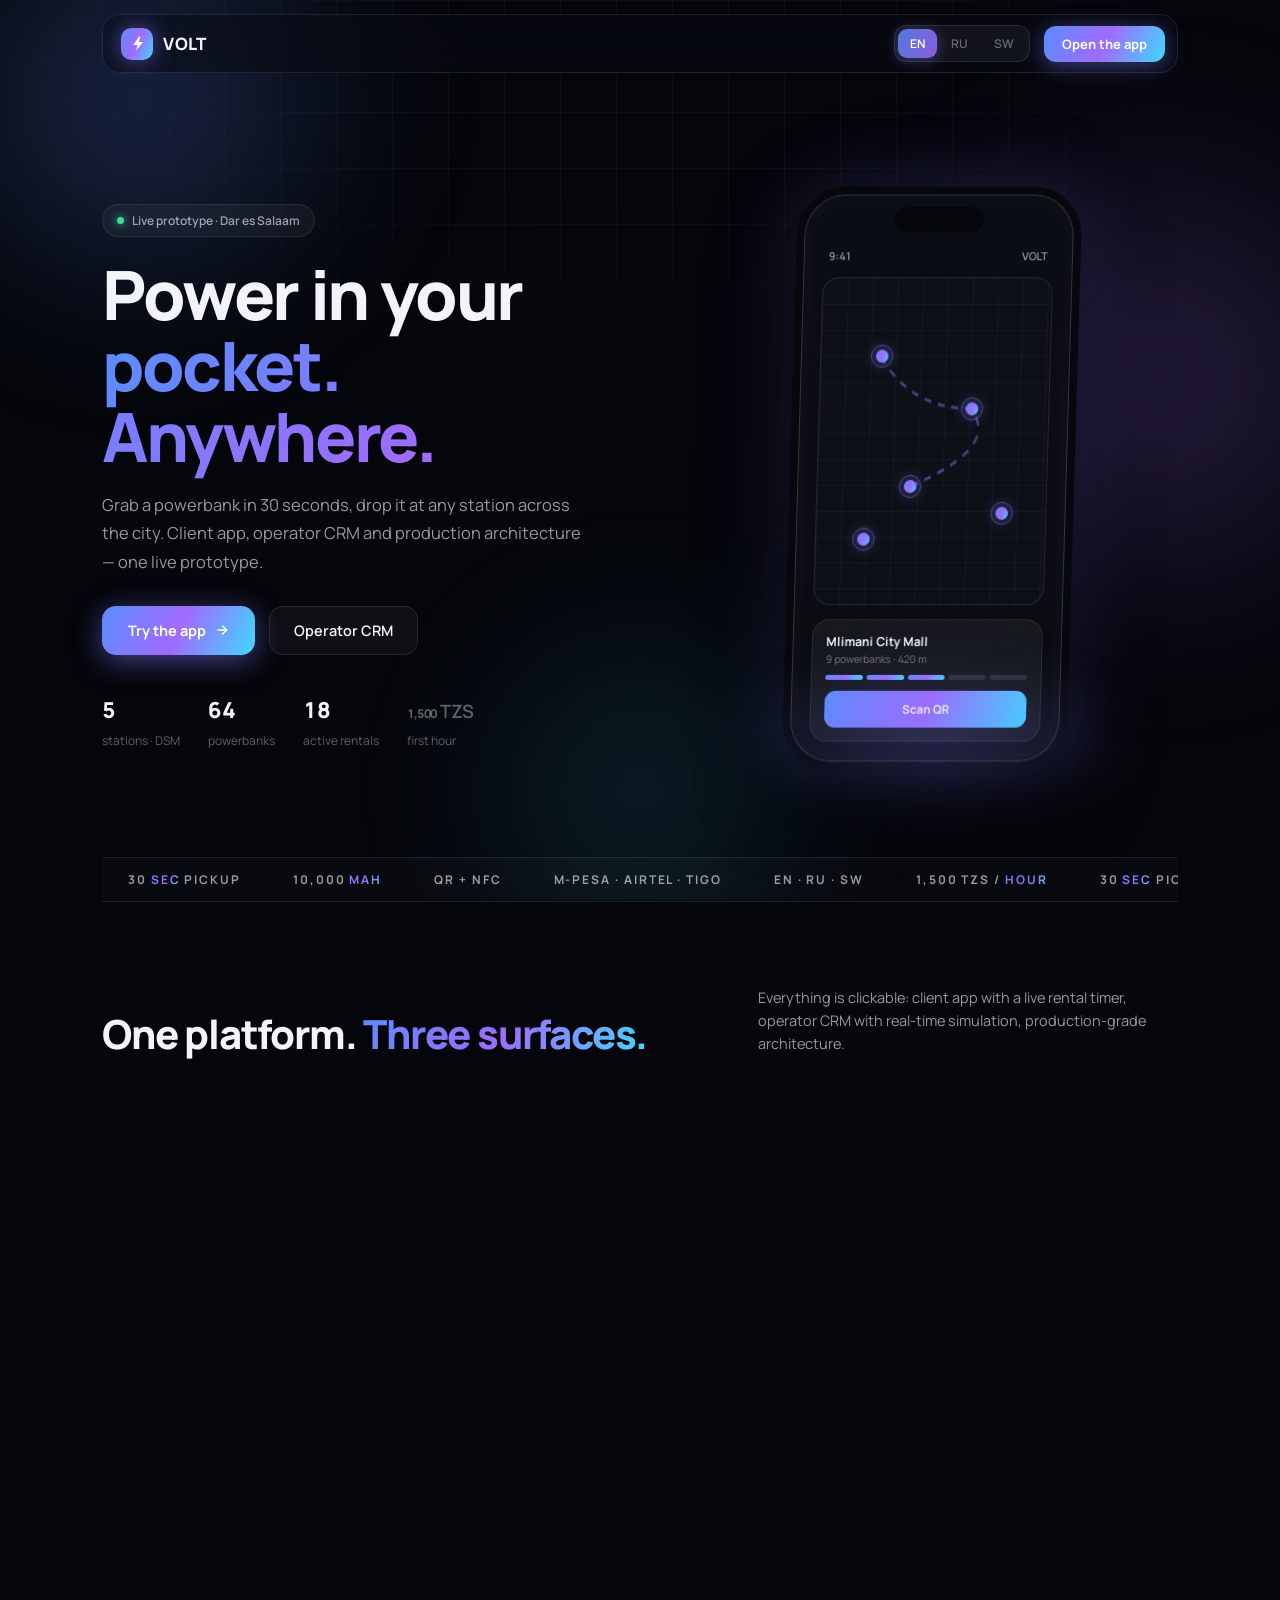
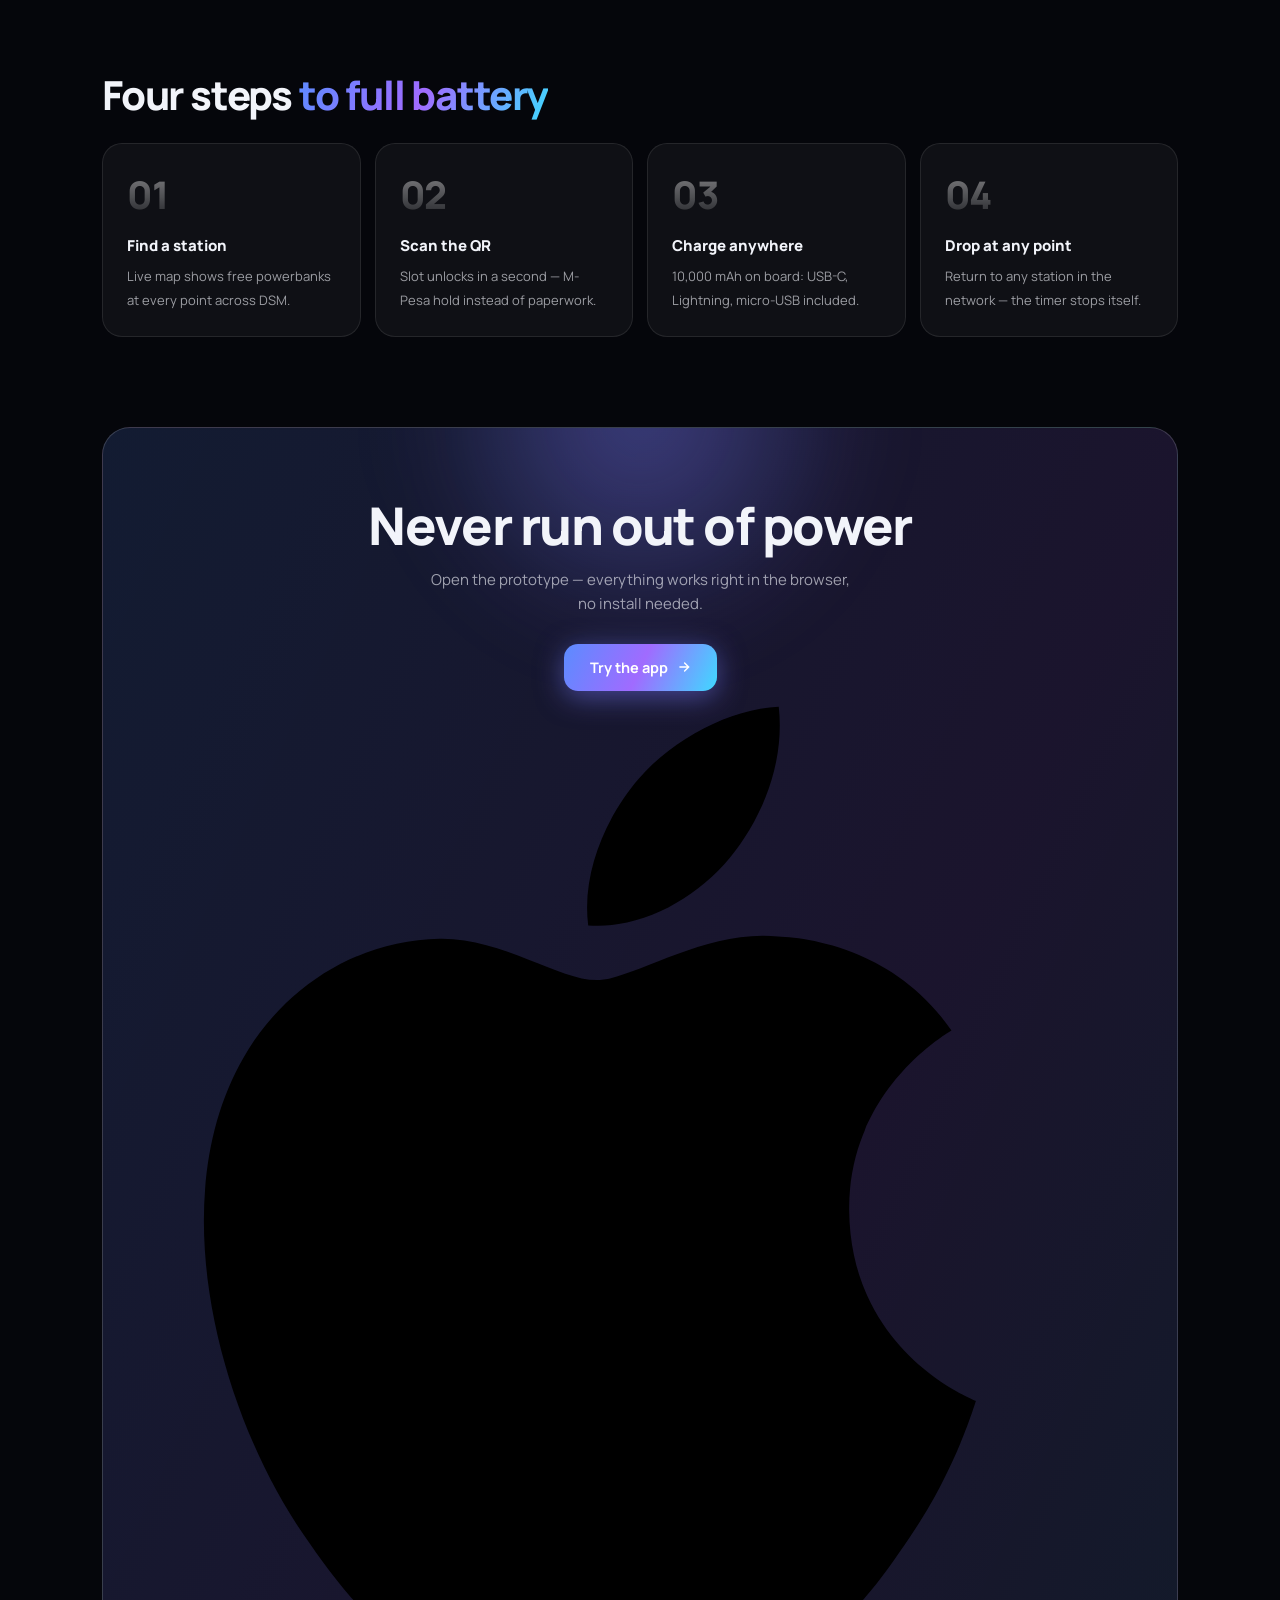
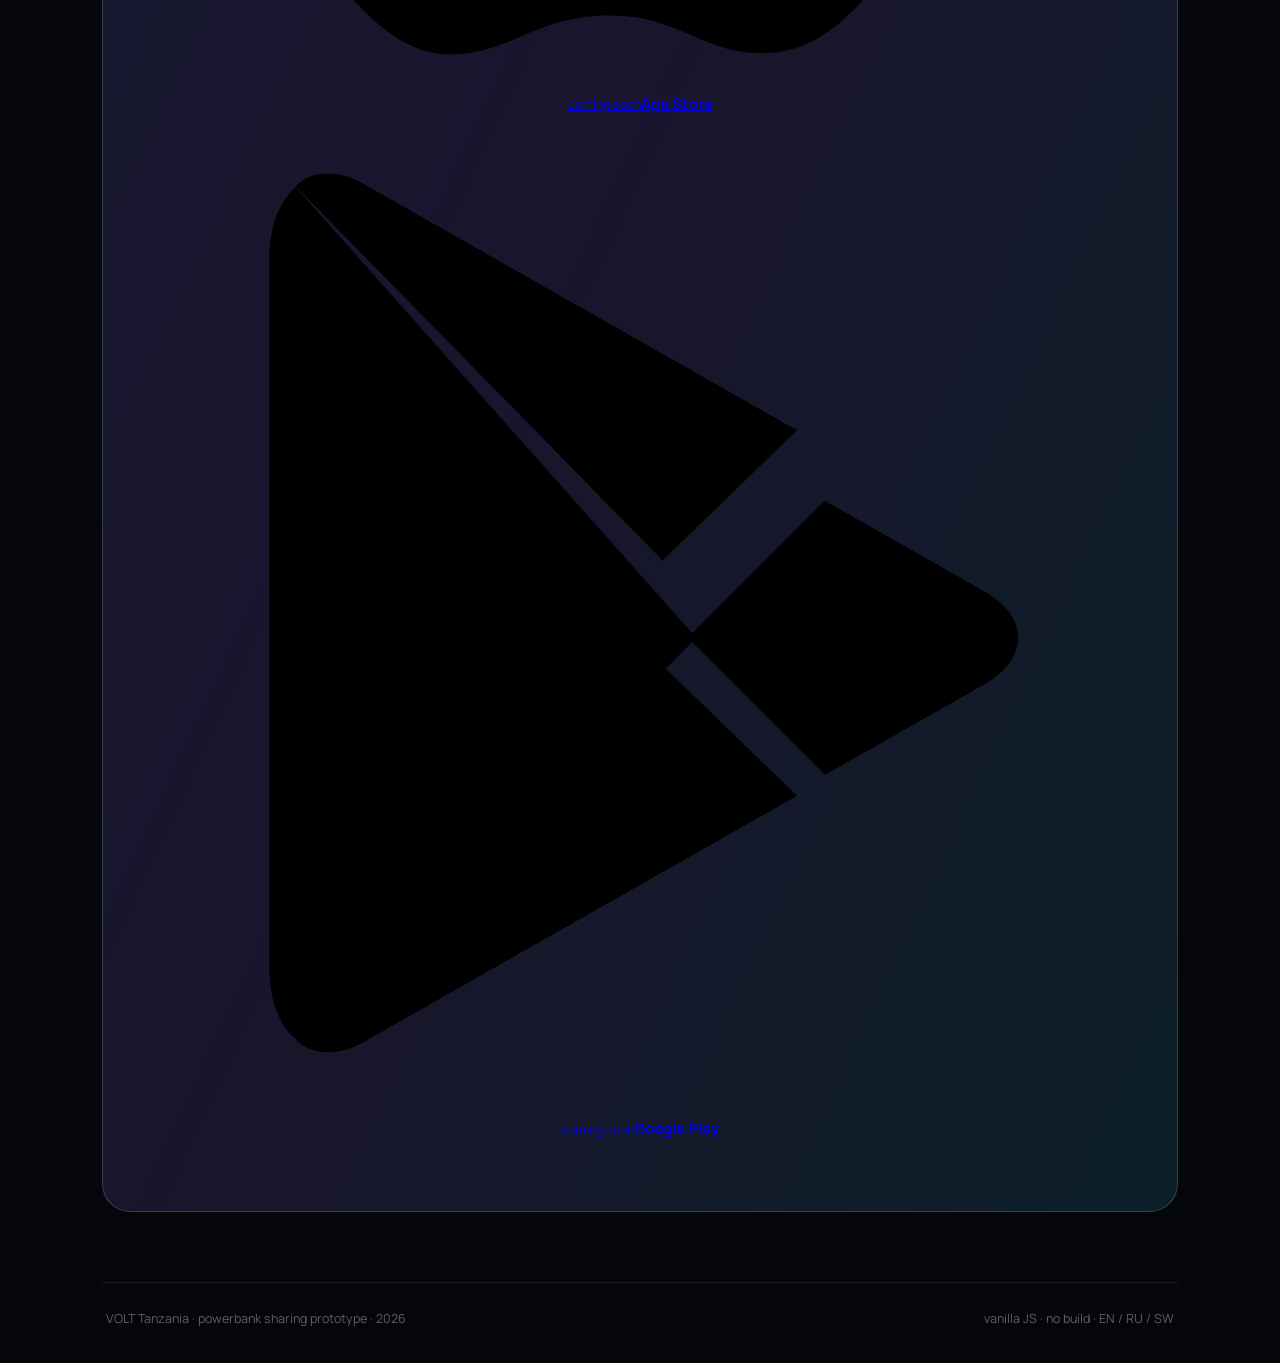
==== commit b04f9ddf: "VOLT — protected production build: minified JS + anti-copy guard (source stays in main)" ====
--- a/index.html
+++ b/index.html
@@ -258,6 +258,21 @@
 </style>
 </head>
 <body>
+<script>(function(){try{
+ var stop=function(e){e.preventDefault();e.stopPropagation();return false;};
+ document.addEventListener('keydown',function(e){
+   if(e.keyCode===123)return stop(e);
+   if((e.ctrlKey||e.metaKey)&&e.shiftKey&&[73,74,67].indexOf(e.keyCode)>-1)return stop(e);
+   if((e.ctrlKey||e.metaKey)&&(e.keyCode===85||e.keyCode===83))return stop(e);
+ },true);
+ document.addEventListener('contextmenu',function(e){e.preventDefault();return false;},true);
+ document.addEventListener('dragstart',function(e){e.preventDefault();},true);
+ var s=document.documentElement.style;s.webkitUserSelect='none';s.userSelect='none';
+ var allow=function(){var st=document.createElement('style');
+   st.textContent='input,textarea,[contenteditable]{-webkit-user-select:text!important;user-select:text!important}';
+   document.head&&document.head.appendChild(st);};
+ if(document.head)allow();else document.addEventListener('DOMContentLoaded',allow);
+}catch(_){}})();</script>
 <div class="boot" id="boot" aria-hidden="true">
   <div class="boot-bolt">
     <svg viewBox="0 0 24 24" width="74" height="74">
@@ -379,7 +394,7 @@
     </a>
     <div class="tile t-third"><div style="display:flex;gap:26px">
       <div><div class="stat-v"><span data-count="7000">0</span></div><div class="stat-l" data-i18n="st1">TZS daily cap</div></div>
-      <div><div class="stat-v"><span data-count="94">0</span>%</div><div class="stat-l" data-i18n="st2">fleet availability</div></div>
+      <div><!-- marketing target, not computed from demo fleet --><div class="stat-v"><span data-count="94">0</span>%</div><div class="stat-l" data-i18n="st2">fleet availability</div></div>
     </div></div>
   </div>
 </section>
@@ -416,204 +431,6 @@
 </div><!--/zone2-->
 </div>
 
-<script>
-(function(){
-  /* ── словари ── */
-  var L={
-  en:{navCta:"Open the app",chip:"Live prototype · Dar es Salaam",
-    h1a:"Power in your",h1b:"pocket. Anywhere.",
-    sub:"Grab a powerbank in 30 seconds, drop it at any station across the city. Client app, operator CRM and production architecture — one live prototype.",
-    cta1:"Try the app",cta2:"Operator CRM",
-    s1:"stations · DSM",s2:"powerbanks",s3:"active rentals",s4:"first hour",
-    ph1:"9 powerbanks · 420 m",ph2:"Scan QR",
-    b1:"One platform.",b2:"Three surfaces.",
-    bsub:"Everything is clickable: client app with a live rental timer, operator CRM with real-time simulation, production-grade architecture.",
-    c1t:"Client app",c1d:"Dark city map, station slots, QR scan → live TZS timer. Three languages on board.",
-    c2t:"Operator CRM",c2d:"Live KPIs, per-station slot grids, powerbank registry with QR codes, rentals and alerts. Three roles: operator, manager, investor.",
-    c3t:"Architecture",c3d:"Firebase, Flutter, M-Pesa billing, PDPA — with live diagrams.",
-    open:"Open",read:"Read",c4t:"Operator app",c4d:"Shift tasks, slot-by-slot inventory, defect photos, alerts — field service in your pocket.",
-    st1:"TZS daily cap",st2:"fleet availability",
-    hw1:"Four steps",hw2:"to full battery",
-    w1t:"Find a station",w1d:"Live map shows free powerbanks at every point across DSM.",
-    w2t:"Scan the QR",w2d:"Slot unlocks in a second — M-Pesa hold instead of paperwork.",
-    w3t:"Charge anywhere",w3d:"10,000 mAh on board: USB-C, Lightning, micro-USB included.",
-    w4t:"Drop at any point",w4d:"Return to any station in the network — the timer stops itself.",
-    f1:"Never run out of power",f2:"Open the prototype — everything works right in the browser, no install needed.",
-    rvT1:"Loved by",rvT2:"the city",rv1:"“Phone died at Kariakoo — grabbed a powerbank in literally 20 seconds. Returned it near home. Magic.”",rv2:"“I run a café at Msasani — the station brings people in. They charge, they order, they stay.”",rv3:"“The CRM shows every battery, every slot, every shilling. My operators finally stopped guessing.”",rvr1:"courier · daily user",rvr2:"café owner · partner",rvr3:"network manager",soon:"coming soon",
-    ft1:"VOLT Tanzania · powerbank sharing prototype · 2026",ft2:"vanilla JS · no build · EN / RU / SW"},
-  ru:{navCta:"Открыть приложение",chip:"Живой прототип · Дар-эс-Салам",
-    h1a:"Заряд в кармане.",h1b:"В любой точке города.",
-    sub:"Возьми повербанк за 30 секунд и верни на любой станции города. Клиентское приложение, CRM оператора и production-архитектура — один живой прототип.",
-    cta1:"Попробовать приложение",cta2:"CRM оператора",
-    s1:"станций · DSM",s2:"повербанка",s3:"активных аренд",s4:"первый час",
-    ph1:"9 повербанков · 420 м",ph2:"Сканировать QR",
-    b1:"Одна платформа.",b2:"Три поверхности.",
-    bsub:"Всё кликается: приложение с живым таймером аренды, CRM с симуляцией в реальном времени, production-архитектура.",
-    c1t:"Клиентское приложение",c1d:"Тёмная карта города, слоты станций, скан QR → живой таймер в TZS. Три языка на борту.",
-    c2t:"CRM оператора",c2d:"Живые KPI, слот-гриды станций, реестр повербанков с QR-кодами, аренды и алерты. Три роли: оператор, менеджер, инвестор.",
-    c3t:"Архитектура",c3d:"Firebase, Flutter, биллинг M-Pesa, PDPA — с живыми диаграммами.",
-    open:"Открыть",read:"Читать",c4t:"Приложение оператора",c4d:"Задачи смены, инвентаризация по слотам, фото дефектов, алерты — полевой сервис в кармане.",
-    st1:"TZS — кап в сутки",st2:"доступность флота",
-    hw1:"Четыре шага",hw2:"до полной зарядки",
-    w1t:"Найди станцию",w1d:"Живая карта показывает свободные повербанки в каждой точке DSM.",
-    w2t:"Сканируй QR",w2d:"Слот открывается за секунду — холд M-Pesa вместо бумажек.",
-    w3t:"Заряжайся где угодно",w3d:"10 000 мА·ч на борту: USB-C, Lightning, micro-USB в комплекте.",
-    w4t:"Верни в любой точке",w4d:"Сдай на любой станции сети — таймер остановится сам.",
-    f1:"Заряд не закончится никогда",f2:"Открой прототип — всё работает прямо в браузере, без установки.",
-    rvT1:"Город уже",rvT2:"заряжается",rv1:"«Телефон сел на Кариаку — взял повербанк буквально за 20 секунд. Вернул у дома. Магия.»",rv2:"«У меня кафе в Мсасани — станция приводит людей. Заряжаются, заказывают, остаются.»",rv3:"«CRM показывает каждую батарею, каждый слот, каждый шиллинг. Операторы перестали гадать.»",rvr1:"курьер · каждый день",rvr2:"владелица кафе · партнёр",rvr3:"менеджер сети",soon:"скоро",
-    ft1:"VOLT Танзания · прототип шеринга повербанков · 2026",ft2:"vanilla JS · без сборки · EN / RU / SW"},
-  sw:{navCta:"Fungua programu",chip:"Prototip hai · Dar es Salaam",
-    h1a:"Nguvu mfukoni.",h1b:"Popote mjini.",
-    sub:"Chukua powerbank kwa sekunde 30, rudisha kwenye kituo chochote mjini. Programu ya mteja, CRM ya opereta na usanifu wa uzalishaji — prototip moja hai.",
-    cta1:"Jaribu programu",cta2:"CRM ya opereta",
-    s1:"vituo · DSM",s2:"betri",s3:"ukodishaji hai",s4:"saa ya kwanza",
-    ph1:"Betri 9 · m 420",ph2:"Skani QR",
-    b1:"Jukwaa moja.",b2:"Nyuso tatu.",
-    bsub:"Kila kitu kinabofyeka: programu yenye kipima muda hai, CRM yenye uigaji wa wakati halisi, usanifu wa uzalishaji.",
-    c1t:"Programu ya mteja",c1d:"Ramani ya jiji ya giza, sloti za vituo, skani QR → kipima muda hai cha TZS. Lugha tatu.",
-    c2t:"CRM ya opereta",c2d:"KPI hai, gridi za sloti, rejista ya betri na misimbo ya QR, ukodishaji na tahadhari. Majukumu matatu.",
-    c3t:"Usanifu",c3d:"Firebase, Flutter, malipo ya M-Pesa, PDPA — na michoro hai.",
-    open:"Fungua",read:"Soma",c4t:"Programu ya opereta",c4d:"Kazi za zamu, ukaguzi wa sloti, picha za kasoro, tahadhari — huduma ya uwandani mfukoni.",
-    st1:"TZS — kiwango cha siku",st2:"upatikanaji wa betri",
-    hw1:"Hatua nne",hw2:"hadi chaji kamili",
-    w1t:"Tafuta kituo",w1d:"Ramani hai inaonyesha betri zilizopo kila kona ya DSM.",
-    w2t:"Skani QR",w2d:"Sloti inafunguka kwa sekunde — M-Pesa hold badala ya makaratasi.",
-    w3t:"Chaji popote",w3d:"mAh 10,000: USB-C, Lightning, micro-USB zimo ndani.",
-    w4t:"Rudisha popote",w4d:"Rudisha kwenye kituo chochote — kipima muda kinasimama chenyewe.",
-    f1:"Nguvu haitaisha kamwe",f2:"Fungua prototip — kila kitu kinafanya kazi kwenye kivinjari, bila usakinishaji.",
-    rvT1:"Jiji tayari",rvT2:"linachaji",rv1:"«Simu ilizima Kariakoo — nilichukua powerbank kwa sekunde 20. Nikairudisha karibu na nyumbani. Uchawi.»",rv2:"«Nina mkahawa Msasani — kituo kinaleta watu. Wanachaji, wanaagiza, wanabaki.»",rv3:"«CRM inaonyesha kila betri, kila sloti, kila shilingi. Waendeshaji wameacha kubahatisha.»",rvr1:"tarishi · kila siku",rvr2:"mmiliki wa mkahawa",rvr3:"meneja wa mtandao",soon:"inakuja hivi karibuni",
-    ft1:"VOLT Tanzania · prototip ya kushiriki powerbank · 2026",ft2:"vanilla JS · bila build · EN / RU / SW"}};
-
-  var zones=[document.getElementById('zone'),document.getElementById('zone2')];
-  function applyTexts(lang){
-    var d=L[lang]||L.en;
-    document.querySelectorAll('[data-i18n]').forEach(function(el){
-      var k=el.getAttribute('data-i18n'); if(d[k])el.textContent=d[k];
-    });
-    document.documentElement.lang=lang;
-    document.querySelectorAll('[data-setlang]').forEach(function(b){
-      b.classList.toggle('on',b.getAttribute('data-setlang')===lang);
-    });
-    try{
-      localStorage.setItem('volt_landing_lang',lang);
-      localStorage.setItem('volt_lang',lang);
-      localStorage.setItem('volt_crm_lang',lang);
-    }catch(e){}
-  }
-  var booted=false;
-  function setLang(lang){
-    if(!booted){applyTexts(lang);return;}
-    zones.forEach(function(z){z.classList.add('swap')});
-    setTimeout(function(){applyTexts(lang);zones.forEach(function(z){z.classList.remove('swap')});},140);
-  }
-  document.querySelectorAll('[data-setlang]').forEach(function(b){
-    b.addEventListener('click',function(){setLang(b.getAttribute('data-setlang'))});
-  });
-  var boot=document.getElementById('boot');
-  try{
-    if((window.matchMedia&&window.matchMedia('(prefers-reduced-motion: reduce)').matches)||sessionStorage.getItem('volt_boot')){boot.classList.add('skip');}
-    else sessionStorage.setItem('volt_boot','1');
-  }catch(e){}
-  var saved;try{saved=localStorage.getItem('volt_landing_lang')}catch(e){}
-  var nav=(navigator.language||'en').slice(0,2);
-  setLang(saved||(L[nav]?nav:'en'));booted=true;
-
-  /* ── count-up ── */
-  var reduce=window.matchMedia&&window.matchMedia('(prefers-reduced-motion: reduce)').matches;
-  function fmt(n){return String(n).replace(/\B(?=(\d{3})+(?!\d))/g,',')}
-  function countUp(el){
-    var t=parseInt(el.getAttribute('data-count'),10);
-    if(reduce){el.textContent=fmt(t);return;}
-    var t0=performance.now(),dur=1300;
-    (function tick(now){
-      var k=Math.min(1,(now-t0)/dur),e=1-Math.pow(1-k,3);
-      el.textContent=fmt(Math.round(t*e));
-      if(k<1)requestAnimationFrame(tick);
-    })(t0);
-  }
-  setTimeout(function(){document.querySelectorAll('.hero-stats [data-count]').forEach(countUp)},800);
-
-  /* ── reveal плиток/шагов + count-up в bento ── */
-  var io=new IntersectionObserver(function(es){
-    es.forEach(function(en){
-      if(!en.isIntersecting)return;io.unobserve(en.target);
-      var d=Array.prototype.indexOf.call(en.target.parentElement.children,en.target)*70;
-      setTimeout(function(){
-        en.target.classList.add('vis');
-        en.target.querySelectorAll('[data-count]').forEach(countUp);
-      },reduce?0:d);
-    });
-  },{threshold:.2});
-  document.querySelectorAll('.tile,.step').forEach(function(el){io.observe(el)});
-
-  /* ── параллакс-наклон телефона за мышью ── */
-  var stage=document.getElementById('stage'),phone=document.getElementById('phone');
-  if(stage&&phone&&!reduce){
-    stage.addEventListener('mousemove',function(e){
-      var r=stage.getBoundingClientRect();
-      var x=(e.clientX-r.left)/r.width-.5,y=(e.clientY-r.top)/r.height-.5;
-      phone.style.transform='rotateY('+(-16+x*14)+'deg) rotateX('+(6-y*10)+'deg)';
-    });
-    stage.addEventListener('mouseleave',function(){phone.style.transform=''});
-  }
-
-  /* ── скролл-заряд ── */
-  var cl=document.createElement('div');cl.className='charge-line';document.body.appendChild(cl);
-  addEventListener('scroll',function(){
-    var h=document.documentElement;
-    cl.style.width=(h.scrollTop/(h.scrollHeight-h.clientHeight)*100)+'%';
-  },{passive:true});
-
-  /* ── блик за курсором на плитках ── */
-  document.querySelectorAll('.tile').forEach(function(t){
-    t.addEventListener('mousemove',function(e){
-      var r=t.getBoundingClientRect();
-      t.style.setProperty('--mx',(e.clientX-r.left)+'px');
-      t.style.setProperty('--my',(e.clientY-r.top)+'px');
-    });
-  });
-
-  /* ── поле энергии: частицы-созвездие за курсором ── */
-  if(!reduce){
-    var cv=document.getElementById('fxc'),cx=cv.getContext('2d'),W,H,DPR=Math.min(devicePixelRatio||1,2);
-    var mouse={x:-9e3,y:-9e3};
-    function size(){W=innerWidth;H=innerHeight;cv.width=W*DPR;cv.height=H*DPR;cx.setTransform(DPR,0,0,DPR,0,0)}
-    size();addEventListener('resize',size);
-    addEventListener('mousemove',function(e){mouse.x=e.clientX;mouse.y=e.clientY},{passive:true});
-    var N=Math.min(76,Math.round(innerWidth/19)),P=[];
-    for(var i=0;i<N;i++)P.push({x:Math.random()*innerWidth,y:Math.random()*innerHeight,
-      vx:(Math.random()-.5)*.28,vy:(Math.random()-.5)*.28,r:Math.random()*1.6+.6,
-      hue:[91,160,63][i%3]});
-    function col(p,a){return p.hue===91?'rgba(91,140,255,'+a+')':p.hue===160?'rgba(160,107,255,'+a+')':'rgba(63,217,255,'+a+')'}
-    (function loop(){
-      cx.clearRect(0,0,W,H);
-      for(var i=0;i<N;i++){
-        var p=P[i];
-        p.x+=p.vx;p.y+=p.vy;
-        if(p.x<-20)p.x=W+20;if(p.x>W+20)p.x=-20;
-        if(p.y<-20)p.y=H+20;if(p.y>H+20)p.y=-20;
-        /* лёгкое притяжение к курсору */
-        var dx=mouse.x-p.x,dy=mouse.y-p.y,d2=dx*dx+dy*dy;
-        if(d2<32400){p.x+=dx*.0035;p.y+=dy*.0035}
-        cx.beginPath();cx.arc(p.x,p.y,p.r,0,6.283);cx.fillStyle=col(p,.55);cx.fill();
-        /* связи между близкими */
-        for(var j=i+1;j<N;j++){
-          var q=P[j],ax=p.x-q.x,ay=p.y-q.y,dd=ax*ax+ay*ay;
-          if(dd<12100){
-            cx.beginPath();cx.moveTo(p.x,p.y);cx.lineTo(q.x,q.y);
-            cx.strokeStyle=col(p,(1-dd/12100)*.16);cx.lineWidth=1;cx.stroke();
-          }
-        }
-        /* нить к курсору */
-        if(d2<26000){
-          cx.beginPath();cx.moveTo(p.x,p.y);cx.lineTo(mouse.x,mouse.y);
-          cx.strokeStyle=col(p,(1-d2/26000)*.30);cx.lineWidth=1;cx.stroke();
-        }
-      }
-      requestAnimationFrame(loop);
-    })();
-  }
-})();
-</script>
+<script>!function(){var a={en:{navCta:"Open the app",chip:"Live prototype · Dar es Salaam",h1a:"Power in your",h1b:"pocket. Anywhere.",sub:"Grab a powerbank in 30 seconds, drop it at any station across the city. Client app, operator CRM and production architecture — one live prototype.",cta1:"Try the app",cta2:"Operator CRM",s1:"stations · DSM",s2:"powerbanks",s3:"active rentals",s4:"first hour",ph1:"9 powerbanks · 420 m",ph2:"Scan QR",b1:"One platform.",b2:"Three surfaces.",bsub:"Everything is clickable: client app with a live rental timer, operator CRM with real-time simulation, production-grade architecture.",c1t:"Client app",c1d:"Dark city map, station slots, QR scan → live TZS timer. Three languages on board.",c2t:"Operator CRM",c2d:"Live KPIs, per-station slot grids, powerbank registry with QR codes, rentals and alerts. Three roles: operator, manager, investor.",c3t:"Architecture",c3d:"Firebase, Flutter, M-Pesa billing, PDPA — with live diagrams.",open:"Open",read:"Read",c4t:"Operator app",c4d:"Shift tasks, slot-by-slot inventory, defect photos, alerts — field service in your pocket.",st1:"TZS daily cap",st2:"fleet availability",hw1:"Four steps",hw2:"to full battery",w1t:"Find a station",w1d:"Live map shows free powerbanks at every point across DSM.",w2t:"Scan the QR",w2d:"Slot unlocks in a second — M-Pesa hold instead of paperwork.",w3t:"Charge anywhere",w3d:"10,000 mAh on board: USB-C, Lightning, micro-USB included.",w4t:"Drop at any point",w4d:"Return to any station in the network — the timer stops itself.",f1:"Never run out of power",f2:"Open the prototype — everything works right in the browser, no install needed.",rvT1:"Loved by",rvT2:"the city",rv1:"“Phone died at Kariakoo — grabbed a powerbank in literally 20 seconds. Returned it near home. Magic.”",rv2:"“I run a café at Msasani — the station brings people in. They charge, they order, they stay.”",rv3:"“The CRM shows every battery, every slot, every shilling. My operators finally stopped guessing.”",rvr1:"courier · daily user",rvr2:"café owner · partner",rvr3:"network manager",soon:"coming soon",ft1:"VOLT Tanzania · powerbank sharing prototype · 2026",ft2:"vanilla JS · no build · EN / RU / SW"},ru:{navCta:"Открыть приложение",chip:"Живой прототип · Дар-эс-Салам",h1a:"Заряд в кармане.",h1b:"В любой точке города.",sub:"Возьми повербанк за 30 секунд и верни на любой станции города. Клиентское приложение, CRM оператора и архитектура production-уровня — один живой прототип.",cta1:"Попробовать приложение",cta2:"CRM оператора",s1:"станций · DSM",s2:"повербанка",s3:"активных аренд",s4:"первый час",ph1:"9 повербанков · 420 м",ph2:"Сканировать QR",b1:"Одна платформа.",b2:"Три поверхности.",bsub:"Всё кликается: приложение с живым таймером аренды, CRM с симуляцией в реальном времени, production-архитектура.",c1t:"Клиентское приложение",c1d:"Тёмная карта города, слоты станций, скан QR → живой таймер в TZS. Три языка на борту.",c2t:"CRM оператора",c2d:"Живые KPI, слот-гриды станций, реестр повербанков с QR-кодами, аренды и алерты. Три роли: оператор, менеджер, инвестор.",c3t:"Архитектура",c3d:"Firebase, Flutter, биллинг M-Pesa, PDPA — с живыми диаграммами.",open:"Открыть",read:"Читать",c4t:"Приложение оператора",c4d:"Задачи смены, инвентаризация по слотам, фото дефектов, алерты — полевой сервис в кармане.",st1:"TZS — кап в сутки",st2:"доступность флота",hw1:"Четыре шага",hw2:"до полной зарядки",w1t:"Найди станцию",w1d:"Живая карта показывает свободные повербанки в каждой точке DSM.",w2t:"Сканируй QR",w2d:"Слот открывается за секунду — холд M-Pesa вместо бумажек.",w3t:"Заряжайся где угодно",w3d:"10 000 мА·ч на борту: USB-C, Lightning, micro-USB в комплекте.",w4t:"Верни в любой точке",w4d:"Сдай на любой станции сети — таймер остановится сам.",f1:"Заряд не закончится никогда",f2:"Открой прототип — всё работает прямо в браузере, без установки.",rvT1:"Город уже",rvT2:"заряжается",rv1:"«Телефон сел на Кариаку — взял повербанк буквально за 20 секунд. Вернул у дома. Магия.»",rv2:"«У меня кафе в Мсасани — станция приводит людей. Заряжаются, заказывают, остаются.»",rv3:"«CRM показывает каждую батарею, каждый слот, каждый шиллинг. Операторы перестали гадать.»",rvr1:"курьер · каждый день",rvr2:"владелица кафе · партнёр",rvr3:"менеджер сети",soon:"скоро",ft1:"VOLT Танзания · прототип шеринга повербанков · 2026",ft2:"vanilla JS · без сборки · EN / RU / SW"},sw:{navCta:"Fungua programu",chip:"Prototip hai · Dar es Salaam",h1a:"Nguvu mfukoni.",h1b:"Popote mjini.",sub:"Chukua powerbank kwa sekunde 30, rudisha kwenye kituo chochote mjini. Programu ya mteja, CRM ya opereta na usanifu wa uzalishaji — prototip moja hai.",cta1:"Jaribu programu",cta2:"CRM ya opereta",s1:"vituo · DSM",s2:"betri",s3:"ukodishaji hai",s4:"saa ya kwanza",ph1:"Betri 9 · m 420",ph2:"Skani QR",b1:"Jukwaa moja.",b2:"Nyuso tatu.",bsub:"Kila kitu kinabofyeka: programu yenye kipima muda hai, CRM yenye uigaji wa wakati halisi, usanifu wa uzalishaji.",c1t:"Programu ya mteja",c1d:"Ramani ya jiji ya giza, sloti za vituo, skani QR → kipima muda hai cha TZS. Lugha tatu.",c2t:"CRM ya opereta",c2d:"KPI hai, gridi za sloti, rejista ya betri na misimbo ya QR, ukodishaji na tahadhari. Majukumu matatu.",c3t:"Usanifu",c3d:"Firebase, Flutter, malipo ya M-Pesa, PDPA — na michoro hai.",open:"Fungua",read:"Soma",c4t:"Programu ya opereta",c4d:"Kazi za zamu, ukaguzi wa sloti, picha za kasoro, tahadhari — huduma ya uwandani mfukoni.",st1:"TZS — kiwango cha siku",st2:"upatikanaji wa betri",hw1:"Hatua nne",hw2:"hadi chaji kamili",w1t:"Tafuta kituo",w1d:"Ramani hai inaonyesha betri zilizopo kila kona ya DSM.",w2t:"Skani QR",w2d:"Sloti inafunguka kwa sekunde — M-Pesa hold badala ya makaratasi.",w3t:"Chaji popote",w3d:"mAh 10,000: USB-C, Lightning, micro-USB zimo ndani.",w4t:"Rudisha popote",w4d:"Rudisha kwenye kituo chochote — kipima muda kinasimama chenyewe.",f1:"Nguvu haitaisha kamwe",f2:"Fungua prototip — kila kitu kinafanya kazi kwenye kivinjari, bila usakinishaji.",rvT1:"Jiji tayari",rvT2:"linachaji",rv1:"«Simu ilizima Kariakoo — nilichukua powerbank kwa sekunde 20. Nikairudisha karibu na nyumbani. Uchawi.»",rv2:"«Nina mkahawa Msasani — kituo kinaleta watu. Wanachaji, wanaagiza, wanabaki.»",rv3:"«CRM inaonyesha kila betri, kila sloti, kila shilingi. Waendeshaji wameacha kubahatisha.»",rvr1:"tarishi · kila siku",rvr2:"mmiliki wa mkahawa",rvr3:"meneja wa mtandao",soon:"inakuja hivi karibuni",ft1:"VOLT Tanzania · prototip ya kushiriki powerbank · 2026",ft2:"vanilla JS · bila build · EN / RU / SW"}},t=[document.getElementById("zone"),document.getElementById("zone2")];function e(t){var e=a[t]||a.en;document.querySelectorAll("[data-i18n]").forEach(function(a){var t=a.getAttribute("data-i18n");e[t]&&(a.textContent=e[t])}),document.documentElement.lang=t,document.querySelectorAll("[data-setlang]").forEach(function(a){a.classList.toggle("on",a.getAttribute("data-setlang")===t)});try{localStorage.setItem("volt_landing_lang",t),localStorage.setItem("volt_lang",t),localStorage.setItem("volt_crm_lang",t)}catch(a){}}var i=!1;function n(a){i?(t.forEach(function(a){a.classList.add("swap")}),setTimeout(function(){e(a),t.forEach(function(a){a.classList.remove("swap")})},140)):e(a)}document.querySelectorAll("[data-setlang]").forEach(function(a){a.addEventListener("click",function(){n(a.getAttribute("data-setlang"))})});var r,o=document.getElementById("boot");try{window.matchMedia&&window.matchMedia("(prefers-reduced-motion: reduce)").matches||sessionStorage.getItem("volt_boot")?o.classList.add("skip"):sessionStorage.setItem("volt_boot","1")}catch(T){}try{r=localStorage.getItem("volt_landing_lang")}catch(E){}var s=(navigator.language||"en").slice(0,2);n(r||(a[s]?s:"en")),i=!0;var c=window.matchMedia&&window.matchMedia("(prefers-reduced-motion: reduce)").matches;function u(a){return String(a).replace(/\B(?=(\d{3})+(?!\d))/g,",")}function l(a){var t=parseInt(a.getAttribute("data-count"),10);if(c)a.textContent=u(t);else{var e=performance.now();!function i(n){var r=Math.min(1,(n-e)/1300),o=1-Math.pow(1-r,3);a.textContent=u(Math.round(t*o)),r<1&&requestAnimationFrame(i)}(e)}}setTimeout(function(){document.querySelectorAll(".hero-stats [data-count]").forEach(l)},800);var d=new IntersectionObserver(function(a){a.forEach(function(a){if(a.isIntersecting){d.unobserve(a.target);var t=70*Array.prototype.indexOf.call(a.target.parentElement.children,a.target);setTimeout(function(){a.target.classList.add("vis"),a.target.querySelectorAll("[data-count]").forEach(l)},c?0:t)}})},{threshold:.2});document.querySelectorAll(".tile,.step").forEach(function(a){d.observe(a)});var h=document.getElementById("stage"),m=document.getElementById("phone");h&&m&&!c&&(h.addEventListener("mousemove",function(a){var t=h.getBoundingClientRect(),e=(a.clientX-t.left)/t.width-.5,i=(a.clientY-t.top)/t.height-.5;m.style.transform="rotateY("+(14*e-16)+"deg) rotateX("+(6-10*i)+"deg)"}),h.addEventListener("mouseleave",function(){m.style.transform=""}));var p=document.createElement("div");if(p.className="charge-line",document.body.appendChild(p),addEventListener("scroll",function(){var a=document.documentElement;p.style.width=a.scrollTop/(a.scrollHeight-a.clientHeight)*100+"%"},{passive:!0}),document.querySelectorAll(".tile").forEach(function(a){a.addEventListener("mousemove",function(t){var e=a.getBoundingClientRect();a.style.setProperty("--mx",t.clientX-e.left+"px"),a.style.setProperty("--my",t.clientY-e.top+"px")})}),!c){var y,v,g=document.getElementById("fxc"),w=g.getContext("2d"),k=Math.min(devicePixelRatio||1,2),f={x:-9e3,y:-9e3};function b(){y=innerWidth,v=innerHeight,g.width=y*k,g.height=v*k,w.setTransform(k,0,0,k,0,0)}b(),addEventListener("resize",b),addEventListener("mousemove",function(a){f.x=a.clientX,f.y=a.clientY},{passive:!0});for(var S=Math.min(76,Math.round(innerWidth/19)),M=[],R=0;R<S;R++)M.push({x:Math.random()*innerWidth,y:Math.random()*innerHeight,vx:.28*(Math.random()-.5),vy:.28*(Math.random()-.5),r:1.6*Math.random()+.6,hue:[91,160,63][R%3]});function C(a,t){return 91===a.hue?"rgba(91,140,255,"+t+")":160===a.hue?"rgba(160,107,255,"+t+")":"rgba(63,217,255,"+t+")"}!function a(){w.clearRect(0,0,y,v);for(var t=0;t<S;t++){var e=M[t];e.x+=e.vx,e.y+=e.vy,e.x<-20&&(e.x=y+20),e.x>y+20&&(e.x=-20),e.y<-20&&(e.y=v+20),e.y>v+20&&(e.y=-20);var i=f.x-e.x,n=f.y-e.y,r=i*i+n*n;r<32400&&(e.x+=.0035*i,e.y+=.0035*n),w.beginPath(),w.arc(e.x,e.y,e.r,0,6.283),w.fillStyle=C(e,.55),w.fill();for(var o=t+1;o<S;o++){var s=M[o],c=e.x-s.x,u=e.y-s.y,l=c*c+u*u;l<12100&&(w.beginPath(),w.moveTo(e.x,e.y),w.lineTo(s.x,s.y),w.strokeStyle=C(e,.16*(1-l/12100)),w.lineWidth=1,w.stroke())}r<26e3&&(w.beginPath(),w.moveTo(e.x,e.y),w.lineTo(f.x,f.y),w.strokeStyle=C(e,.3*(1-r/26e3)),w.lineWidth=1,w.stroke())}requestAnimationFrame(a)}()}}();</script>
 </body>
 </html>
